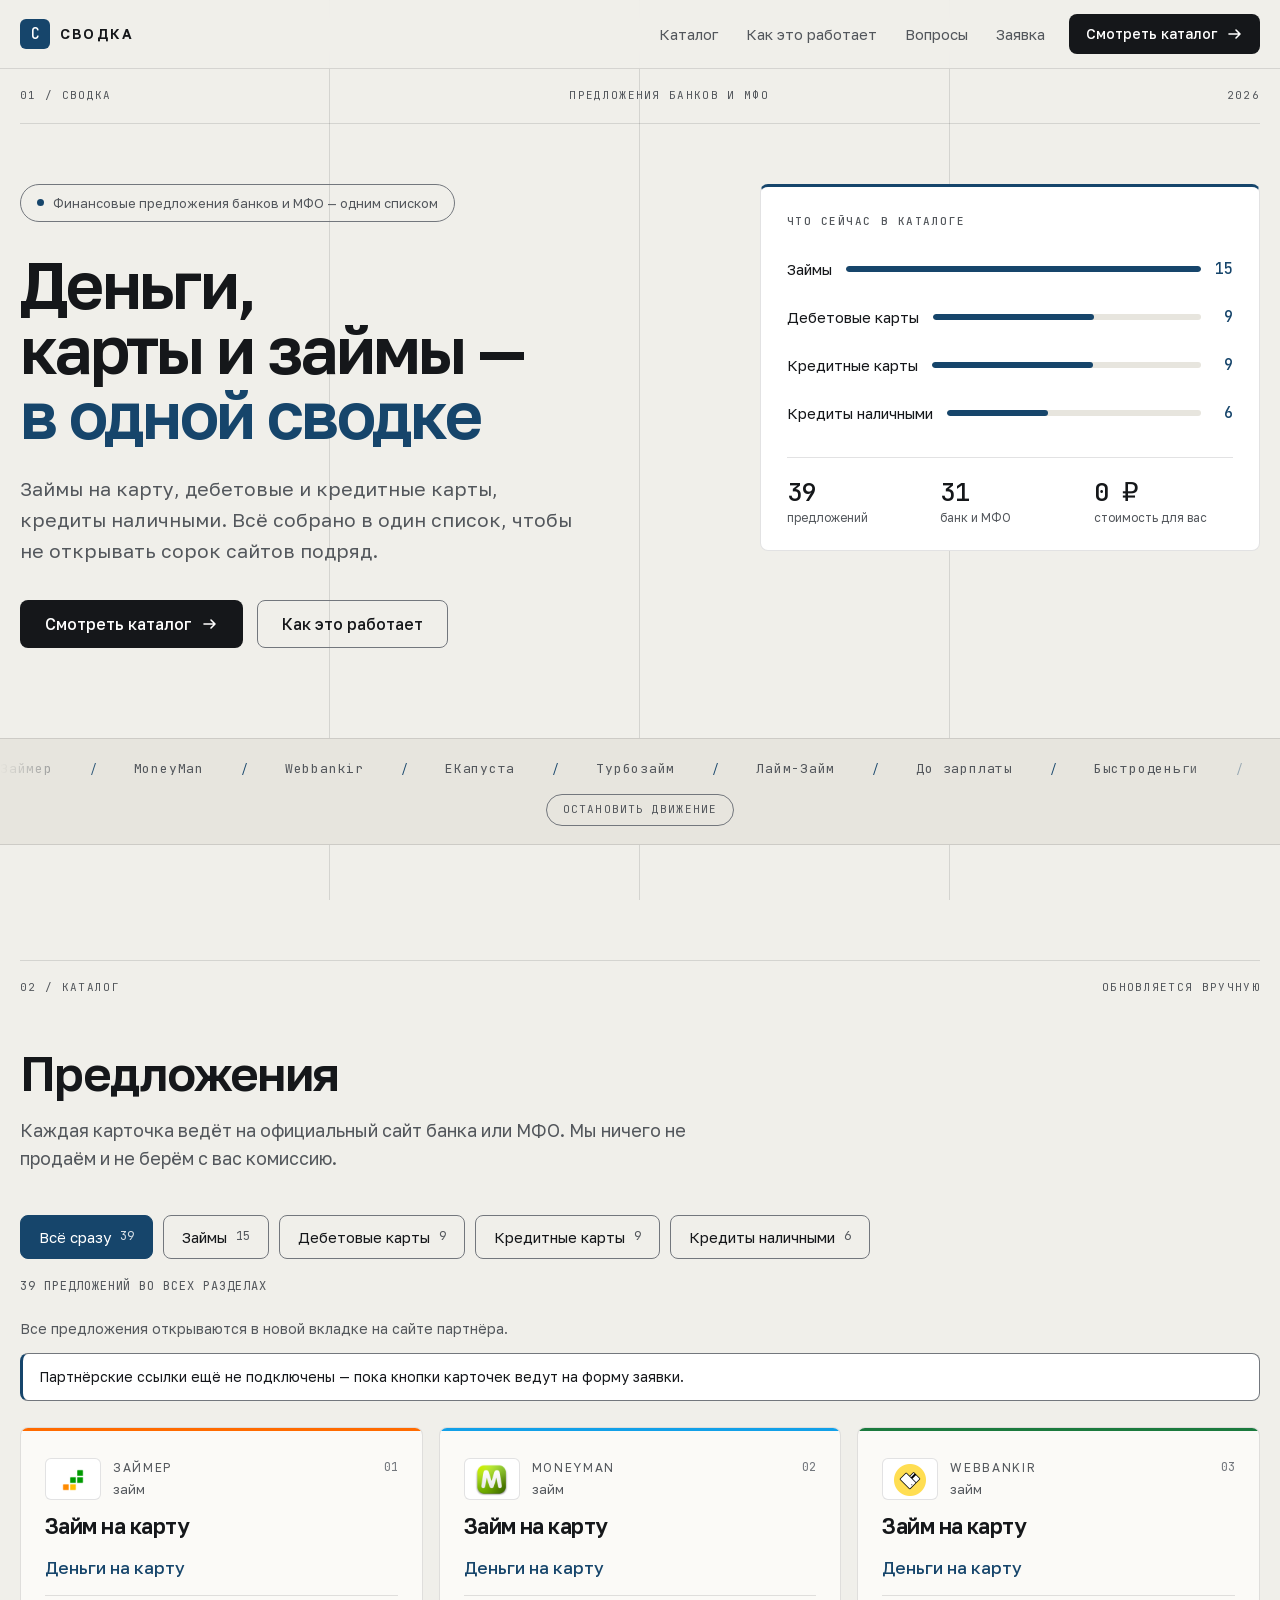
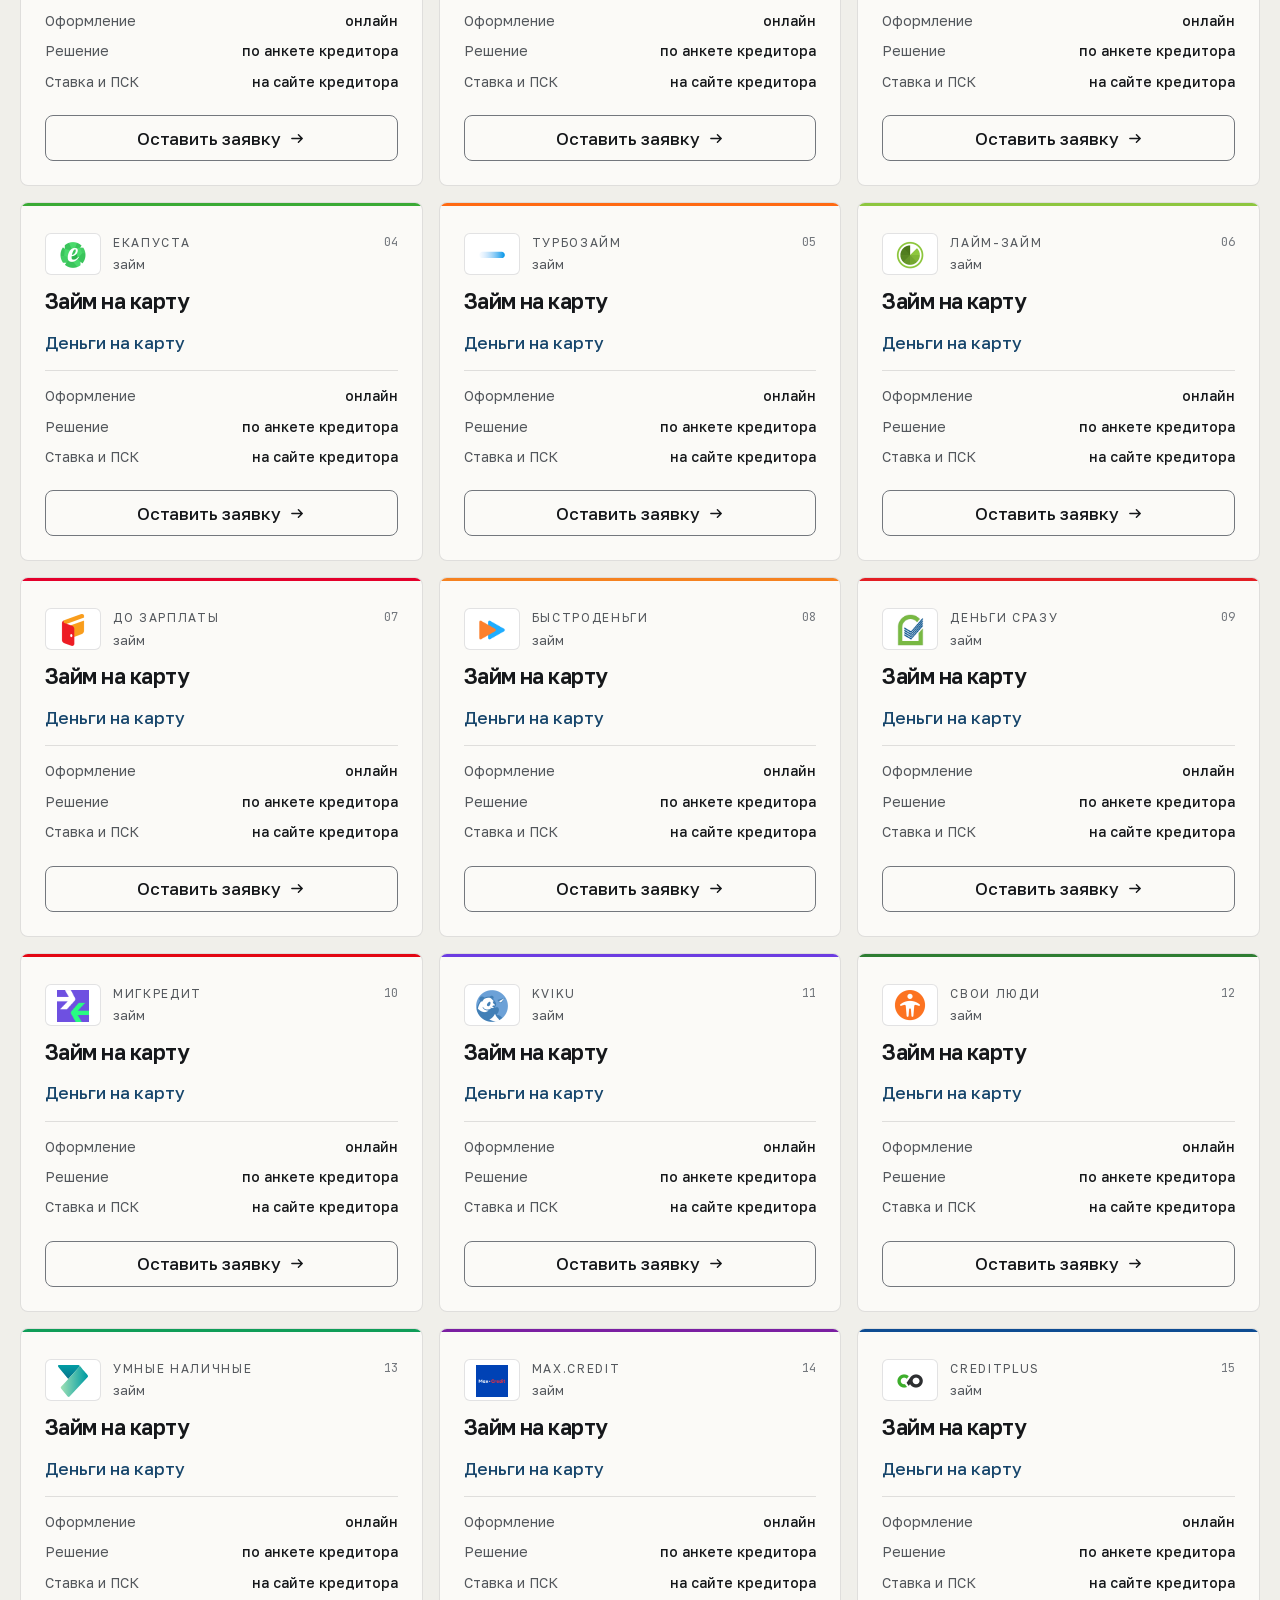
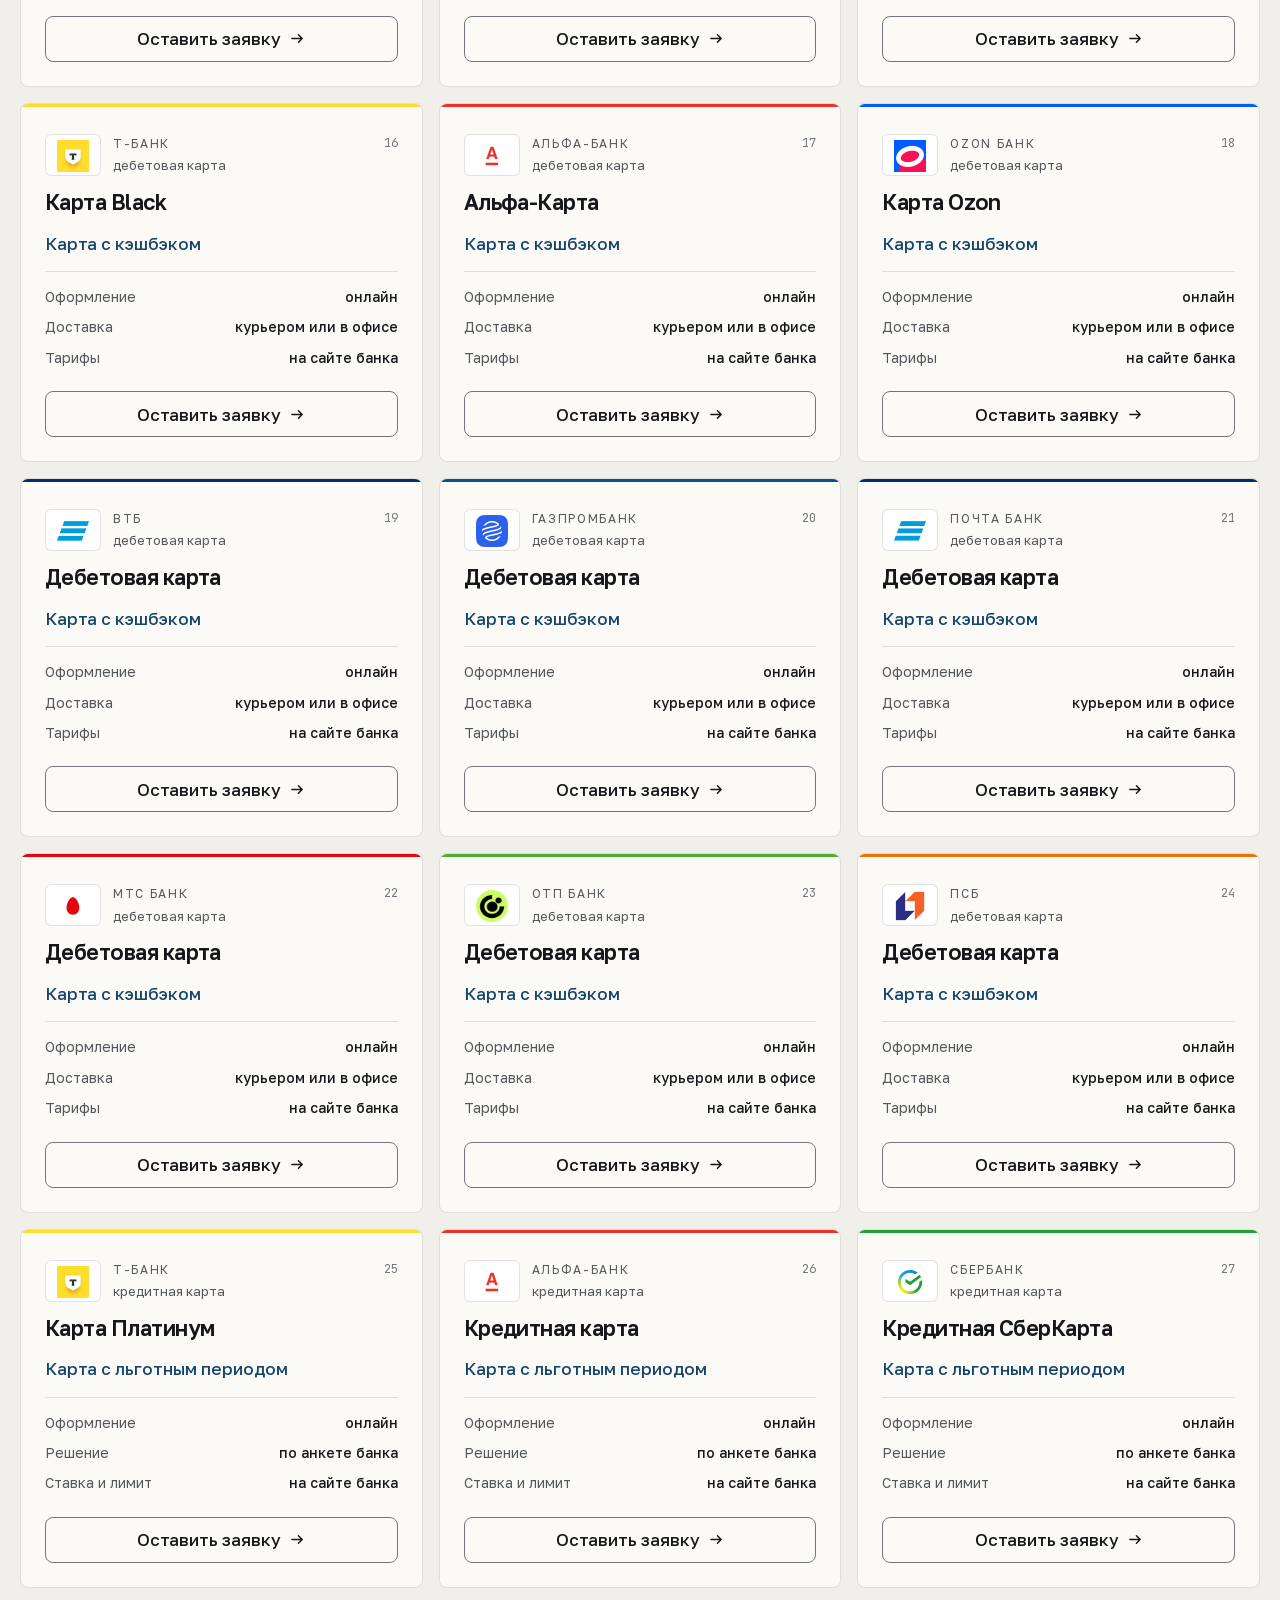
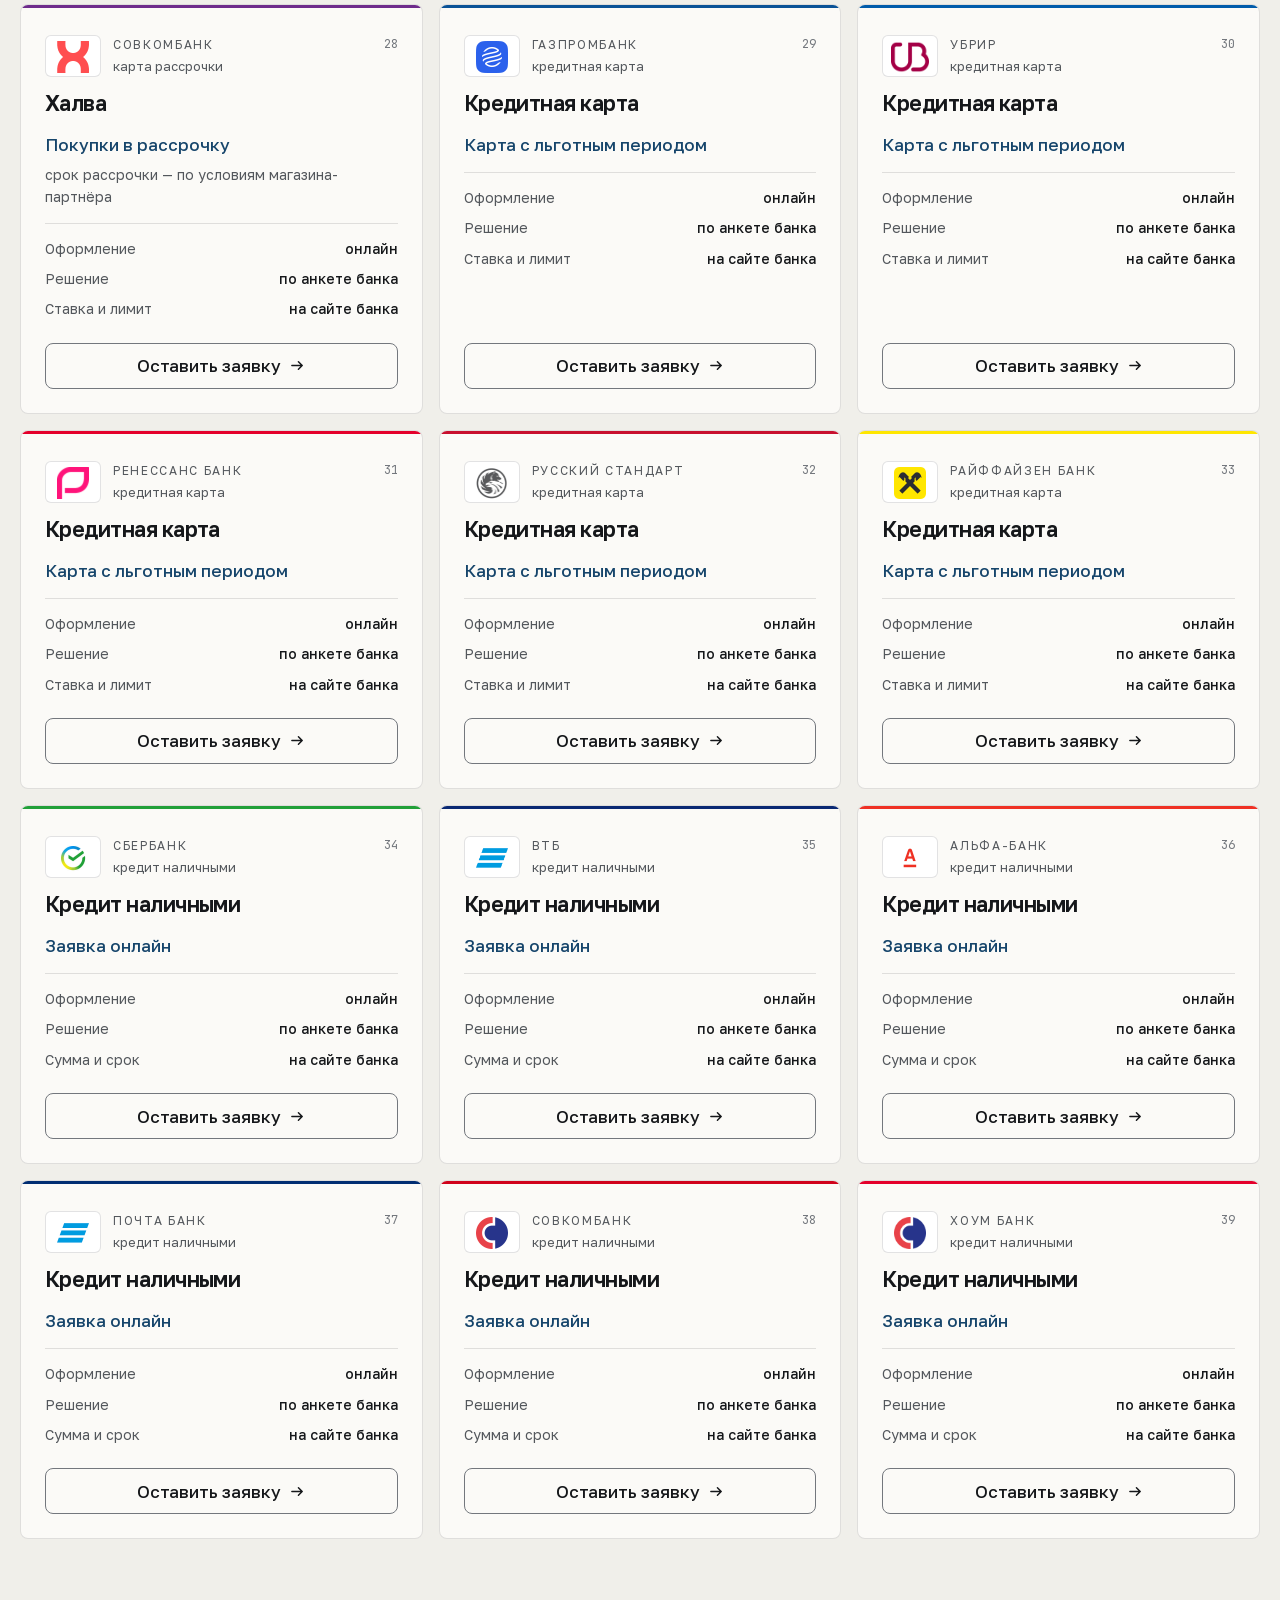
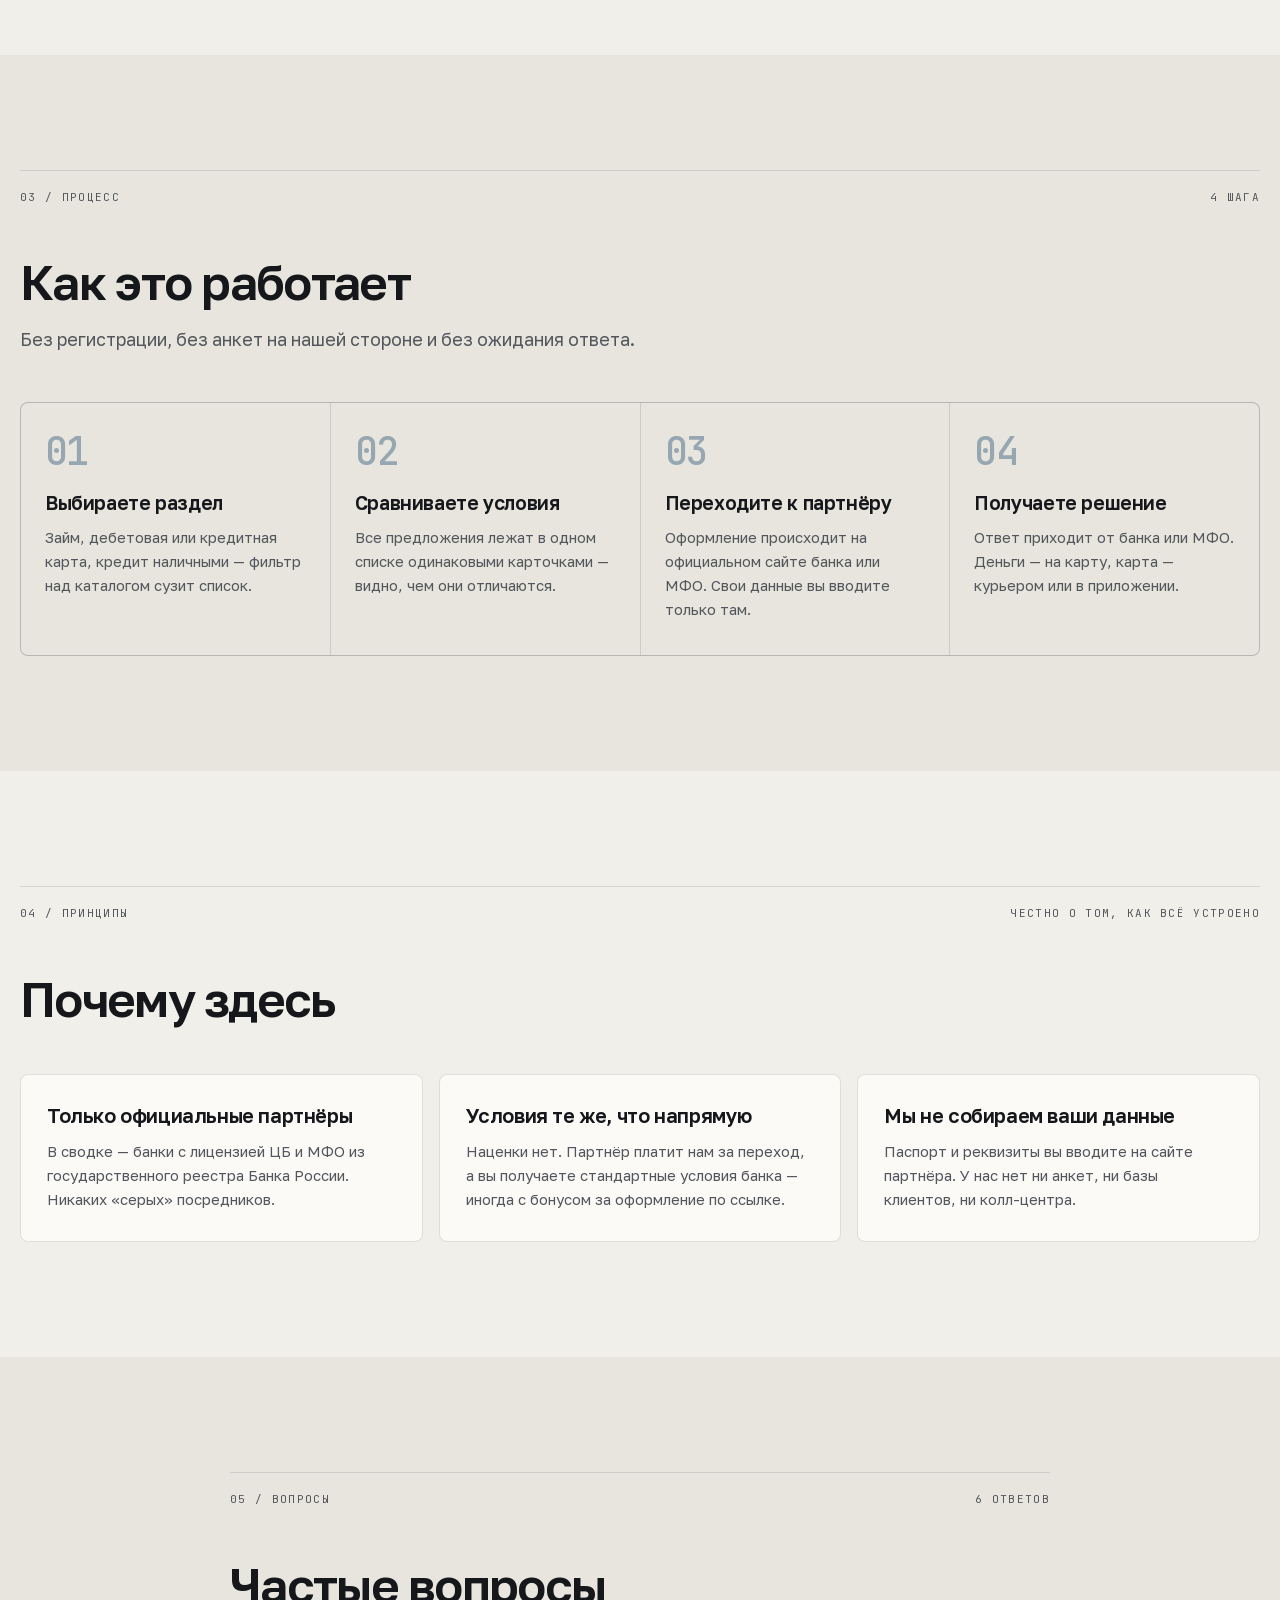
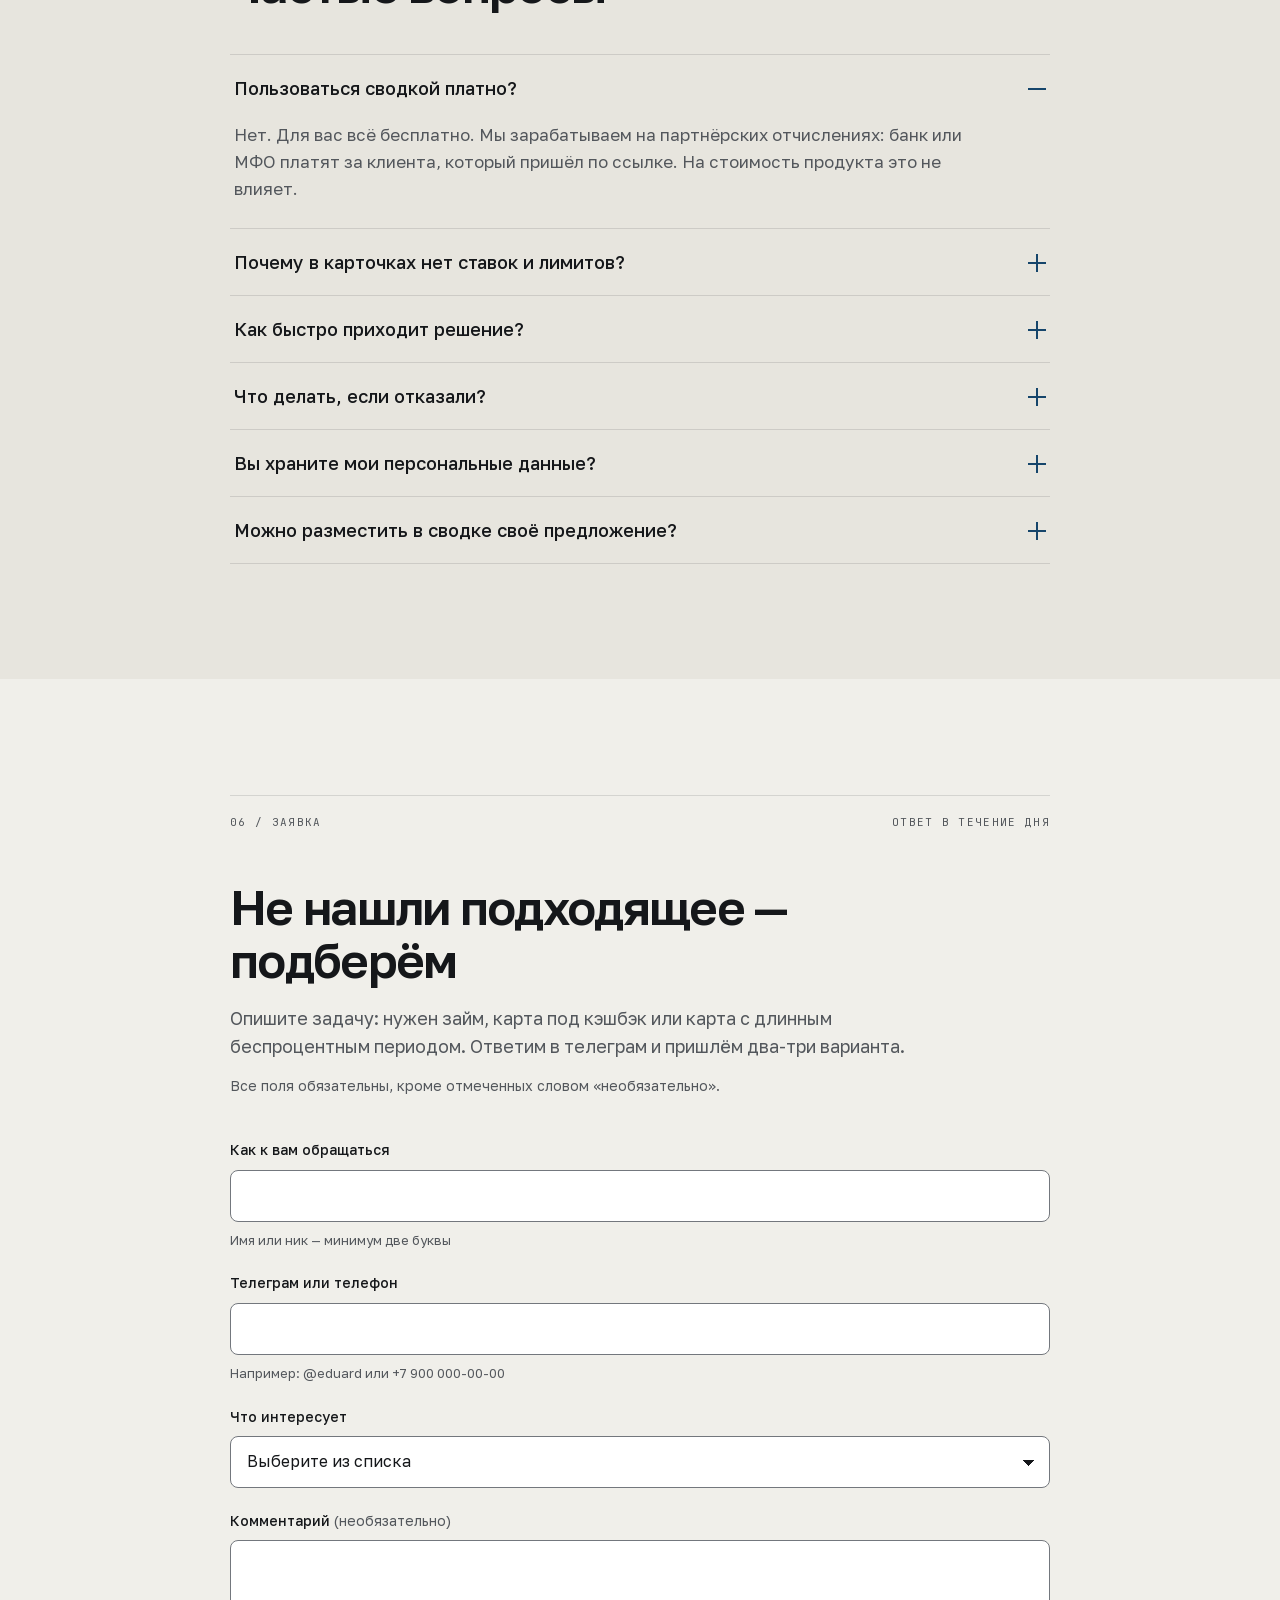
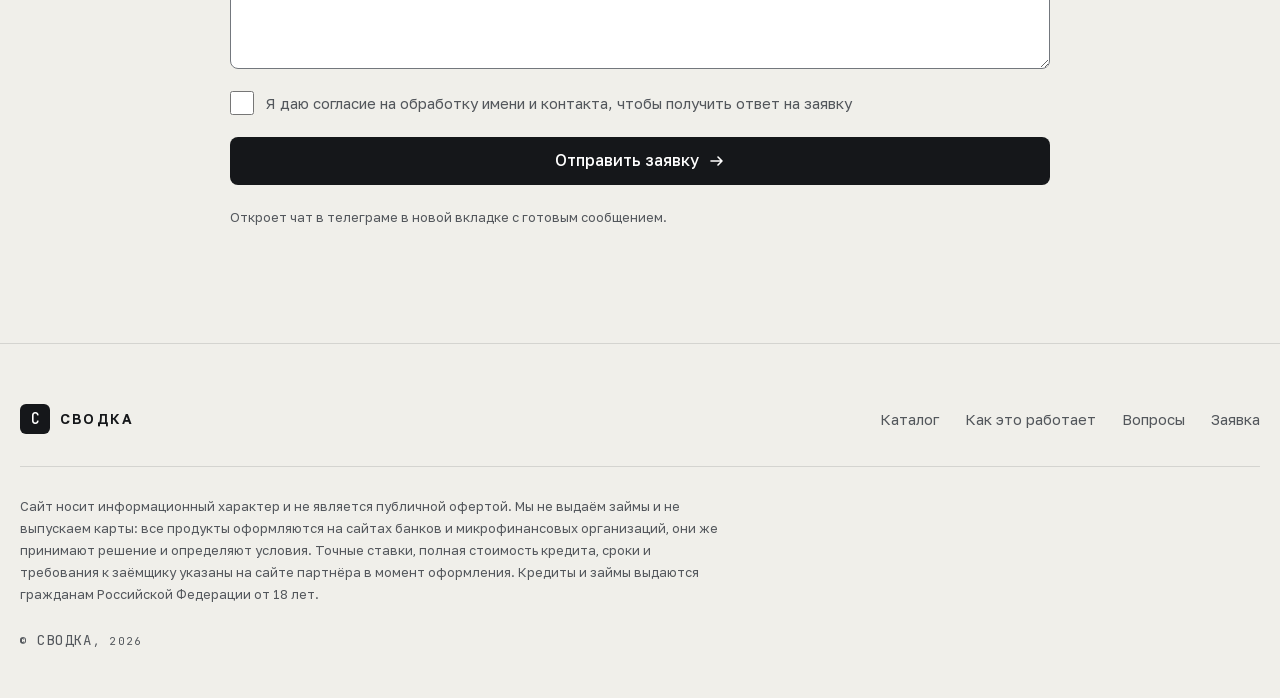
==== index.html @ ab648116 "СВОДКА — витрина финансовых предложений Каталог 39 офферов в четырёх разделах, панель управления на " ====
<!doctype html>
<html lang="ru">
<head>
<meta charset="utf-8">
<meta name="viewport" content="width=device-width, initial-scale=1">
<title>Займы, дебетовые и кредитные карты, кредиты наличными — СВОДКА</title>
<meta name="description" content="Сводка предложений банков и МФО: займы на карту, дебетовые и кредитные карты, кредиты наличными. Оформление онлайн на сайте партнёра.">

<!-- Страница закрыта от поисковиков намеренно. Две причины: партнёрские
     ссылки ещё не подключены, и в маркировке рекламы пока нет ни erid, ни
     наименования рекламодателя с ИНН. Появятся ссылки с токенами — удалите
     строку ниже, и сайт можно индексировать. -->
<meta name="robots" content="noindex, nofollow">

<link rel="icon" href="favicon.svg" type="image/svg+xml">
<meta name="theme-color" content="#F0EFEA">
<!-- Тема только светлая: без этого при системной тёмной теме браузер
     перекрашивает свои же элементы формы — списки, чекбоксы, автозаполнение,
     и весь просчитанный контраст полей перестаёт действовать -->
<meta name="color-scheme" content="light">

<meta property="og:type" content="website">
<meta property="og:site_name" content="СВОДКА">
<meta property="og:locale" content="ru_RU">
<meta property="og:title" content="СВОДКА — финансовые предложения одним списком">
<meta property="og:description" content="Займы на карту, дебетовые и кредитные карты, кредиты наличными в одной сводке. Оформление онлайн на сайте партнёра.">

<!-- Кириллические сабсеты — они нужны первому экрану -->
<link rel="preload" href="fonts/golos-600-cyrillic.woff2" as="font" type="font/woff2" crossorigin>
<link rel="preload" href="fonts/golos-400-cyrillic.woff2" as="font" type="font/woff2" crossorigin>
<link rel="stylesheet" href="fonts/fonts.css?v=1">
<link rel="stylesheet" href="styles.css?v=1">

<!-- Класс ставится здесь, а не в script.js: скрывать блоки до появления можно
     только когда скрипт точно работает, и решать это надо ДО первой отрисовки,
     иначе виден обратный FOUC -->
<script>document.documentElement.className += ' js-reveal';</script>
</head>
<body>

<a class="skip-link" href="#main">Перейти к основному содержимому</a>

<!-- Вертикальная модульная сетка — чистая декорация -->
<div class="grid-lines" aria-hidden="true">
  <span></span><span></span><span></span><span></span>
</div>

<header class="site-header">
  <div class="shell site-header__inner">
    <a class="brand" href="#main">
      <span class="brand__mark" aria-hidden="true">С</span>
      <span class="brand__word">СВОДКА</span>
    </a>

    <nav class="nav" aria-label="Разделы сайта">
      <ul class="nav__list" role="list">
        <li><a href="#offers">Каталог</a></li>
        <li><a href="#how">Как это работает</a></li>
        <li><a href="#faq">Вопросы</a></li>
        <li><a href="#lead">Заявка</a></li>
      </ul>
    </nav>

    <a class="btn btn--dark btn--sm site-header__cta" href="#offers">
      Смотреть каталог
      <svg class="btn__arrow" viewBox="0 0 16 16" aria-hidden="true" focusable="false"><path d="M2 8h11M9 4l4 4-4 4" fill="none" stroke="currentColor" stroke-width="1.6" stroke-linecap="round" stroke-linejoin="round"/></svg>
    </a>
  </div>
</header>

<main id="main" tabindex="-1">

  <!-- ═══════════════════════ ПЕРВЫЙ ЭКРАН ═══════════════════════ -->
  <!-- div, а не section: именованных областей на странице должно быть
       немного, иначе навигация по ориентирам превращается в кашу -->
  <div class="hero">
    <div class="shell">

      <!-- Служебная строка — часть оформления. Для скринридера она скрыта:
           иначе перед каждым заголовком звучало бы «ноль один слэш сводка» -->
      <p class="meta-row" aria-hidden="true">
        <span class="meta">01 / Сводка</span>
        <span class="meta meta--center">Предложения банков и МФО</span>
        <span class="meta">2026</span>
      </p>

      <div class="hero__grid">
        <div class="hero__text">
          <p class="pill">
            <span class="pill__dot" aria-hidden="true"></span>
            <span id="tagline">Финансовые предложения банков и МФО — одним списком</span>
          </p>

          <!-- Строки разбиты явно: при автопереносе смена размера шрифта
               роняла «в одной сводке» на строку выше, и заголовок становился
               заметно шире колонки -->
          <h1 class="hero__title">
            <span class="hero__line">Деньги,</span>
            <span class="hero__line">карты и займы —</span>
            <span class="hero__line hero__line--accent">в одной сводке</span>
          </h1>

          <p class="hero__lead">
            Займы на карту, дебетовые и кредитные карты, кредиты наличными.
            Всё собрано в один список, чтобы не открывать сорок сайтов подряд.
          </p>

          <div class="hero__actions">
            <a class="btn btn--dark" href="#offers">
              Смотреть каталог
              <svg class="btn__arrow" viewBox="0 0 16 16" aria-hidden="true" focusable="false"><path d="M2 8h11M9 4l4 4-4 4" fill="none" stroke="currentColor" stroke-width="1.6" stroke-linecap="round" stroke-linejoin="round"/></svg>
            </a>
            <a class="btn btn--ghost" href="#how">Как это работает</a>
          </div>
        </div>

        <!-- Сводка по разделам: те же числа, что на кнопках фильтра.
             Строки — ссылки: нажатие открывает нужный раздел каталога -->
        <div class="summary">
          <h2 class="summary__title" id="summary-title">Что сейчас в каталоге</h2>
          <ul class="summary__rows" id="summary-rows" role="list" aria-labelledby="summary-title"><!-- из data.js --></ul>
          <ul class="summary__stats" id="summary-stats" role="list"><!-- из data.js --></ul>
        </div>
      </div>
    </div>
  </div>

  <!-- ═══════════════════════ ЛЕНТА ПАРТНЁРОВ ═══════════════════════ -->
  <div class="ticker" role="group" aria-label="Партнёры каталога">
    <!-- Кнопка стоит в разметке перед лентой: до движущегося содержимого
         с клавиатуры нужно добраться раньше, чем оно уедет. Визуально её
         возвращает под ленту order в CSS. -->
    <button type="button" class="ticker__toggle" id="ticker-toggle">
      Остановить движение
    </button>
    <div class="ticker__box" id="ticker-box">
      <ul class="ticker__track" id="ticker" role="list"><!-- из data.js --></ul>
    </div>
  </div>

  <!-- ═══════════════════════ КАТАЛОГ ═══════════════════════ -->
  <section class="section" id="offers" aria-labelledby="offers-title" tabindex="-1">
    <div class="shell">
      <p class="meta-row meta-row--section" aria-hidden="true">
        <span class="meta">02 / Каталог</span>
        <span class="meta">Обновляется вручную</span>
      </p>

      <div class="section__head">
        <h2 class="section__title" id="offers-title">Предложения</h2>
        <p class="section__lead">
          Каждая карточка ведёт на официальный сайт банка или МФО.
          Мы ничего не продаём и не берём с вас комиссию.
        </p>
      </div>

      <div class="filters">
        <div class="filters__row" role="group" aria-label="Фильтр по разделам" id="filters"><!-- из data.js --></div>
        <!-- Видимый счётчик и озвучиваемый статус — разные узлы. Живой регион
             стоит в разметке с самого начала и пуст, пишется только в ответ на
             нажатие фильтра: тогда нечего глушить при загрузке страницы. -->
        <p class="filters__count" id="offers-count"></p>
        <p class="visually-hidden" id="offers-status" role="status" aria-atomic="true"></p>
      </div>

      <p class="offers__note">Все предложения открываются в новой вкладке на сайте партнёра.</p>
      <p class="offers__pending" id="offers-pending" hidden></p>

      <ul class="offers" id="offers-grid" role="list"><!-- из data.js --></ul>
      <!-- Пустое состояние живёт вне списка: внутри оно читалось бы как
           «список, один элемент» -->
      <p class="offers__empty" id="offers-empty" hidden></p>
    </div>
  </section>

  <!-- ═══════════════════════ КАК ЭТО РАБОТАЕТ ═══════════════════════ -->
  <div class="section section--alt" id="how" tabindex="-1">
    <div class="shell">
      <p class="meta-row meta-row--section" aria-hidden="true">
        <span class="meta">03 / Процесс</span>
        <span class="meta">4 шага</span>
      </p>

      <div class="section__head">
        <h2 class="section__title">Как это работает</h2>
        <p class="section__lead">Без регистрации, без анкет на нашей стороне и без ожидания ответа.</p>
      </div>

      <ol class="steps" role="list">
        <li class="step reveal">
          <!-- Номер нарисован крупно для глаза и скрыт от скринридера:
               порядок уже несёт сам <ol> («2 из 4») -->
          <p class="step__num" aria-hidden="true">01</p>
          <h3 class="step__title">Выбираете раздел</h3>
          <p class="step__text">Займ, дебетовая или кредитная карта, кредит наличными — фильтр над каталогом сузит список.</p>
        </li>
        <li class="step reveal">
          <p class="step__num" aria-hidden="true">02</p>
          <h3 class="step__title">Сравниваете условия</h3>
          <p class="step__text">Все предложения лежат в одном списке одинаковыми карточками — видно, чем они отличаются.</p>
        </li>
        <li class="step reveal">
          <p class="step__num" aria-hidden="true">03</p>
          <h3 class="step__title">Переходите к партнёру</h3>
          <p class="step__text">Оформление происходит на официальном сайте банка или МФО. Свои данные вы вводите только там.</p>
        </li>
        <li class="step reveal">
          <p class="step__num" aria-hidden="true">04</p>
          <h3 class="step__title">Получаете решение</h3>
          <p class="step__text">Ответ приходит от банка или МФО. Деньги — на карту, карта — курьером или в приложении.</p>
        </li>
      </ol>
    </div>
  </div>

  <!-- ═══════════════════════ ПОЧЕМУ ЗДЕСЬ ═══════════════════════ -->
  <div class="section" id="trust" tabindex="-1">
    <div class="shell">
      <p class="meta-row meta-row--section" aria-hidden="true">
        <span class="meta">04 / Принципы</span>
        <span class="meta">Честно о том, как всё устроено</span>
      </p>

      <div class="section__head">
        <h2 class="section__title">Почему здесь</h2>
      </div>

      <ul class="cards" role="list">
        <li class="card reveal">
          <h3 class="card__title">Только официальные партнёры</h3>
          <p class="card__text">В сводке — банки с лицензией ЦБ и МФО из государственного реестра Банка России. Никаких «серых» посредников.</p>
        </li>
        <li class="card reveal">
          <h3 class="card__title">Условия те же, что напрямую</h3>
          <p class="card__text">Наценки нет. Партнёр платит нам за переход, а вы получаете стандартные условия банка — иногда с бонусом за оформление по ссылке.</p>
        </li>
        <li class="card reveal">
          <h3 class="card__title">Мы не собираем ваши данные</h3>
          <p class="card__text">Паспорт и реквизиты вы вводите на сайте партнёра. У нас нет ни анкет, ни базы клиентов, ни колл-центра.</p>
        </li>
      </ul>
    </div>
  </div>

  <!-- ═══════════════════════ ВОПРОСЫ ═══════════════════════ -->
  <section class="section section--alt" id="faq" aria-labelledby="faq-title" tabindex="-1">
    <div class="shell shell--narrow">
      <p class="meta-row meta-row--section" aria-hidden="true">
        <span class="meta">05 / Вопросы</span>
        <span class="meta">6 ответов</span>
      </p>

      <div class="section__head">
        <h2 class="section__title" id="faq-title">Частые вопросы</h2>
      </div>

      <!-- Escape висит на этом контейнере, а не на самих панелях: панель не
           фокусируется, нажатие приходит на кнопку — её соседа, и обработчик
           на панели не сработал бы никогда -->
      <div class="faq" id="faq-list">
        <div class="faq__item">
          <h3>
            <button type="button" class="faq__q" aria-expanded="true" aria-controls="faq-p1">
              <span>Пользоваться сводкой платно?</span>
              <span class="faq__icon" aria-hidden="true"></span>
            </button>
          </h3>
          <div class="faq__a" id="faq-p1">
            <p>Нет. Для вас всё бесплатно. Мы зарабатываем на партнёрских отчислениях: банк или МФО платят за клиента, который пришёл по ссылке. На стоимость продукта это не влияет.</p>
          </div>
        </div>

        <div class="faq__item">
          <h3>
            <button type="button" class="faq__q" aria-expanded="false" aria-controls="faq-p2">
              <span>Почему в карточках нет ставок и лимитов?</span>
              <span class="faq__icon" aria-hidden="true"></span>
            </button>
          </h3>
          <div class="faq__a" id="faq-p2" hidden>
            <p>Потому что банки меняют тарифы чаще, чем обновляется любая подборка, а часть условий зависит от вашей кредитной истории и региона. Мы показываем только то, что не устаревает, а точные цифры вы видите на сайте партнёра при оформлении.</p>
          </div>
        </div>

        <div class="faq__item">
          <h3>
            <button type="button" class="faq__q" aria-expanded="false" aria-controls="faq-p3">
              <span>Как быстро приходит решение?</span>
              <span class="faq__icon" aria-hidden="true"></span>
            </button>
          </h3>
          <div class="faq__a" id="faq-p3" hidden>
            <p>Это зависит от банка или МФО — сроки указаны на их сайте. Мы на скорость рассмотрения не влияем и в процессе не участвуем.</p>
          </div>
        </div>

        <div class="faq__item">
          <h3>
            <button type="button" class="faq__q" aria-expanded="false" aria-controls="faq-p4">
              <span>Что делать, если отказали?</span>
              <span class="faq__icon" aria-hidden="true"></span>
            </button>
          </h3>
          <div class="faq__a" id="faq-p4" hidden>
            <p>Отказ одного банка не означает отказ везде — скоринг у всех разный. Попробуйте другое предложение из того же раздела или оставьте заявку на подбор, и мы предложим варианты под вашу ситуацию.</p>
          </div>
        </div>

        <div class="faq__item">
          <h3>
            <button type="button" class="faq__q" aria-expanded="false" aria-controls="faq-p5">
              <span>Вы храните мои персональные данные?</span>
              <span class="faq__icon" aria-hidden="true"></span>
            </button>
          </h3>
          <div class="faq__a" id="faq-p5" hidden>
            <p>Нет. Анкеты заполняются на стороне банка или МФО. Единственное, что можете оставить нам вы сами — имя и контакт в форме заявки, чтобы мы ответили. Эти данные не передаются третьим лицам.</p>
          </div>
        </div>

        <div class="faq__item">
          <h3>
            <button type="button" class="faq__q" aria-expanded="false" aria-controls="faq-p6">
              <span>Можно разместить в сводке своё предложение?</span>
              <span class="faq__icon" aria-hidden="true"></span>
            </button>
          </h3>
          <div class="faq__a" id="faq-p6" hidden>
            <p>Да, каталог открыт для партнёров. Напишите через форму ниже — выберите пункт «Сотрудничество» и коротко опишите продукт и условия.</p>
          </div>
        </div>
      </div>
    </div>
  </section>

  <!-- ═══════════════════════ ЗАЯВКА ═══════════════════════ -->
  <section class="section" id="lead" aria-labelledby="lead-title" tabindex="-1">
    <div class="shell shell--narrow">
      <p class="meta-row meta-row--section" aria-hidden="true">
        <span class="meta">06 / Заявка</span>
        <span class="meta">Ответ в течение дня</span>
      </p>

      <div class="section__head">
        <h2 class="section__title" id="lead-title">Не нашли подходящее — подберём</h2>
        <p class="section__lead">
          Опишите задачу: нужен займ, карта под кэшбэк или карта с длинным беспроцентным периодом.
          Ответим в телеграм и пришлём два-три варианта.
        </p>
        <p class="section__note">
          Все поля обязательны, кроме отмеченных словом «необязательно».
        </p>
      </div>

      <noscript>
        <p class="offers__pending">
          Форма работает на JavaScript: она собирает готовое сообщение и открывает чат
          в телеграме. Если скрипты выключены — напишите нам в телеграм напрямую,
          ник указан в шапке чата, куда ведут все кнопки сайта.
        </p>
      </noscript>

      <!-- method="post" не декорация: при отказе JS форма не должна унести имя
           и телефон в адресную строку, историю браузера и логи через GET -->
      <form class="form" id="lead-form" method="post" action="" novalidate aria-labelledby="lead-title">
        <!-- Без role="alert": сюда уводится фокус, а живой регион вместе с
             переводом фокуса дают наложение речи. Объявление обеспечивает
             сам фокус. -->
        <div class="form__summary" id="form-summary" tabindex="-1" hidden>
          <h3 class="form__summary-title" id="form-summary-title">Форма не отправлена</h3>
          <ul id="form-summary-list" role="list"></ul>
        </div>

        <div class="field">
          <label class="field__label" for="lead-name">Как к вам обращаться</label>
          <input class="field__input" type="text" id="lead-name" name="name" autocomplete="given-name"
                 required aria-describedby="lead-name-hint lead-name-error">
          <p class="field__hint" id="lead-name-hint">Имя или ник — минимум две буквы</p>
          <p class="field__error" id="lead-name-error" hidden></p>
        </div>

        <div class="field">
          <!-- autocomplete здесь намеренно off: поле принимает и телеграм-ник,
               и телефон, а токен tel объявил бы его телефонным — браузер
               подставил бы номер в поле, куда человек собирался вписать @ник -->
          <label class="field__label" for="lead-contact">Телеграм или телефон</label>
          <input class="field__input" type="text" id="lead-contact" name="contact"
                 autocomplete="off" autocapitalize="none" spellcheck="false"
                 required aria-describedby="lead-contact-hint lead-contact-error">
          <p class="field__hint" id="lead-contact-hint">Например: @eduard или +7 900 000-00-00</p>
          <p class="field__error" id="lead-contact-error" hidden></p>
        </div>

        <div class="field">
          <label class="field__label" for="lead-topic">Что интересует</label>
          <select class="field__input field__input--select" id="lead-topic" name="topic"
                  required aria-describedby="lead-topic-error">
            <option value="">Выберите из списка</option>
            <option value="loans">Займ на карту</option>
            <option value="debit">Дебетовая карта</option>
            <option value="credit">Кредитная карта</option>
            <option value="cash">Кредит наличными</option>
            <option value="other">Другое, нужна консультация</option>
            <option value="partner">Сотрудничество, размещение предложения</option>
          </select>
          <p class="field__error" id="lead-topic-error" hidden></p>
        </div>

        <div class="field">
          <label class="field__label" for="lead-comment">Комментарий <span class="field__optional">(необязательно)</span></label>
          <textarea class="field__input field__input--area" id="lead-comment" name="comment" rows="4"></textarea>
        </div>

        <div class="field field--check">
          <input class="field__check" type="checkbox" id="lead-consent" name="consent"
                 required aria-describedby="lead-consent-error">
          <label class="field__checklabel" for="lead-consent">
            Я даю согласие на обработку имени и контакта, чтобы получить ответ на заявку
          </label>
          <p class="field__error" id="lead-consent-error" hidden></p>
        </div>

        <button class="btn btn--dark btn--wide" type="submit" aria-describedby="lead-submit-hint">
          Отправить заявку
          <svg class="btn__arrow" viewBox="0 0 16 16" aria-hidden="true" focusable="false"><path d="M2 8h11M9 4l4 4-4 4" fill="none" stroke="currentColor" stroke-width="1.6" stroke-linecap="round" stroke-linejoin="round"/></svg>
        </button>
        <p class="field__hint" id="lead-submit-hint">Откроет чат в телеграме в новой вкладке с готовым сообщением.</p>

        <!-- tabindex без role="status": внутри блока есть ссылка, до которой
             надо добраться, — сюда уводится фокус, и живой регион дал бы
             второй канал речи поверх первого -->
        <p class="form__success" id="form-success" tabindex="-1" hidden></p>
      </form>
    </div>
  </section>

</main>

<footer class="site-footer">
  <div class="shell">
    <div class="site-footer__top">
      <a class="brand brand--footer" href="#main">
        <span class="brand__mark" aria-hidden="true">С</span>
        <span class="brand__word">СВОДКА</span>
      </a>

      <nav class="site-footer__nav" aria-label="Разделы сайта, подвал">
        <a href="#offers">Каталог</a>
        <a href="#how">Как это работает</a>
        <a href="#faq">Вопросы</a>
        <a href="#lead">Заявка</a>
      </nav>
    </div>

    <p class="site-footer__disclaimer">
      Сайт носит информационный характер и не является публичной офертой.
      Мы не выдаём займы и не выпускаем карты: все продукты оформляются
      на сайтах банков и микрофинансовых организаций, они же принимают решение
      и определяют условия. Точные ставки, полная стоимость кредита, сроки
      и требования к заёмщику указаны на сайте партнёра в момент оформления.
      Кредиты и займы выдаются гражданам Российской Федерации от 18 лет.
    </p>

    <p class="site-footer__legal">
      <span>© <span class="brand__word">СВОДКА</span>, 2026</span>
    </p>
  </div>
</footer>

<!-- Каталог с сервера идёт мимо кеша (data.php), чтобы правки из панели были
     видны сразу. Нет PHP — работает обычный файл. -->
<script src="data.php"></script>
<script>if(typeof OFFERS==="undefined"){document.write('<script src="data.js?v=1"><\/script>');}</script>
<script src="script.js?v=1"></script>
</body>
</html>
---- fonts/fonts.css ----
/* Шрифты лежат рядом с сайтом: интернет для них не нужен. */

/* Golos Text — cyrillic */
@font-face {
  font-family: 'Golos Text';
  font-style: normal;
  font-weight: 400;
  font-display: swap;
  src: url(golos-400-cyrillic.woff2) format('woff2');
  unicode-range: U+0301, U+0400-045F, U+0490-0491, U+04B0-04B1, U+2116;
}

/* Golos Text — latin */
@font-face {
  font-family: 'Golos Text';
  font-style: normal;
  font-weight: 400;
  font-display: swap;
  src: url(golos-400-latin.woff2) format('woff2');
  unicode-range: U+0000-00FF, U+0131, U+0152-0153, U+02BB-02BC, U+02C6, U+02DA, U+02DC, U+0304, U+0308, U+0329, U+2000-206F, U+20AC, U+2122, U+2191, U+2193, U+2212, U+2215, U+FEFF, U+FFFD;
}

/* Golos Text — cyrillic */
@font-face {
  font-family: 'Golos Text';
  font-style: normal;
  font-weight: 500;
  font-display: swap;
  src: url(golos-500-cyrillic.woff2) format('woff2');
  unicode-range: U+0301, U+0400-045F, U+0490-0491, U+04B0-04B1, U+2116;
}

/* Golos Text — latin */
@font-face {
  font-family: 'Golos Text';
  font-style: normal;
  font-weight: 500;
  font-display: swap;
  src: url(golos-500-latin.woff2) format('woff2');
  unicode-range: U+0000-00FF, U+0131, U+0152-0153, U+02BB-02BC, U+02C6, U+02DA, U+02DC, U+0304, U+0308, U+0329, U+2000-206F, U+20AC, U+2122, U+2191, U+2193, U+2212, U+2215, U+FEFF, U+FFFD;
}

/* Golos Text — cyrillic */
@font-face {
  font-family: 'Golos Text';
  font-style: normal;
  font-weight: 600;
  font-display: swap;
  src: url(golos-600-cyrillic.woff2) format('woff2');
  unicode-range: U+0301, U+0400-045F, U+0490-0491, U+04B0-04B1, U+2116;
}

/* Golos Text — latin */
@font-face {
  font-family: 'Golos Text';
  font-style: normal;
  font-weight: 600;
  font-display: swap;
  src: url(golos-600-latin.woff2) format('woff2');
  unicode-range: U+0000-00FF, U+0131, U+0152-0153, U+02BB-02BC, U+02C6, U+02DA, U+02DC, U+0304, U+0308, U+0329, U+2000-206F, U+20AC, U+2122, U+2191, U+2193, U+2212, U+2215, U+FEFF, U+FFFD;
}

/* Golos Text — cyrillic */
@font-face {
  font-family: 'Golos Text';
  font-style: normal;
  font-weight: 700;
  font-display: swap;
  src: url(golos-700-cyrillic.woff2) format('woff2');
  unicode-range: U+0301, U+0400-045F, U+0490-0491, U+04B0-04B1, U+2116;
}

/* Golos Text — latin */
@font-face {
  font-family: 'Golos Text';
  font-style: normal;
  font-weight: 700;
  font-display: swap;
  src: url(golos-700-latin.woff2) format('woff2');
  unicode-range: U+0000-00FF, U+0131, U+0152-0153, U+02BB-02BC, U+02C6, U+02DA, U+02DC, U+0304, U+0308, U+0329, U+2000-206F, U+20AC, U+2122, U+2191, U+2193, U+2212, U+2215, U+FEFF, U+FFFD;
}

/* Golos Text — cyrillic */
@font-face {
  font-family: 'Golos Text';
  font-style: normal;
  font-weight: 900;
  font-display: swap;
  src: url(golos-900-cyrillic.woff2) format('woff2');
  unicode-range: U+0301, U+0400-045F, U+0490-0491, U+04B0-04B1, U+2116;
}

/* Golos Text — latin */
@font-face {
  font-family: 'Golos Text';
  font-style: normal;
  font-weight: 900;
  font-display: swap;
  src: url(golos-900-latin.woff2) format('woff2');
  unicode-range: U+0000-00FF, U+0131, U+0152-0153, U+02BB-02BC, U+02C6, U+02DA, U+02DC, U+0304, U+0308, U+0329, U+2000-206F, U+20AC, U+2122, U+2191, U+2193, U+2212, U+2215, U+FEFF, U+FFFD;
}

/* JetBrains Mono — cyrillic */
@font-face {
  font-family: 'JetBrains Mono';
  font-style: normal;
  font-weight: 400;
  font-display: swap;
  src: url(jetbrains-400-cyrillic.woff2) format('woff2');
  unicode-range: U+0301, U+0400-045F, U+0490-0491, U+04B0-04B1, U+2116;
}

/* JetBrains Mono — latin */
@font-face {
  font-family: 'JetBrains Mono';
  font-style: normal;
  font-weight: 400;
  font-display: swap;
  src: url(jetbrains-400-latin.woff2) format('woff2');
  unicode-range: U+0000-00FF, U+0131, U+0152-0153, U+02BB-02BC, U+02C6, U+02DA, U+02DC, U+0304, U+0308, U+0329, U+2000-206F, U+20AC, U+2122, U+2191, U+2193, U+2212, U+2215, U+FEFF, U+FFFD;
}

/* JetBrains Mono — cyrillic */
@font-face {
  font-family: 'JetBrains Mono';
  font-style: normal;
  font-weight: 500;
  font-display: swap;
  src: url(jetbrains-500-cyrillic.woff2) format('woff2');
  unicode-range: U+0301, U+0400-045F, U+0490-0491, U+04B0-04B1, U+2116;
}

/* JetBrains Mono — latin */
@font-face {
  font-family: 'JetBrains Mono';
  font-style: normal;
  font-weight: 500;
  font-display: swap;
  src: url(jetbrains-500-latin.woff2) format('woff2');
  unicode-range: U+0000-00FF, U+0131, U+0152-0153, U+02BB-02BC, U+02C6, U+02DA, U+02DC, U+0304, U+0308, U+0329, U+2000-206F, U+20AC, U+2122, U+2191, U+2193, U+2212, U+2215, U+FEFF, U+FFFD;
}
---- styles.css ----
/* ═════════════════════════════════════════════════════════════════════════
   СВОДКА — стили.
   Бумажный светлый холст, крупная типографика Golos, моноширинные служебные
   строки, вертикальная модульная сетка и синий чернильный акцент.
   Контрасты посчитаны и подписаны у каждого цвета.
   ═════════════════════════════════════════════════════════════════════════ */

:root {
  --bg:          #F0EFEA;
  --bg-alt:      #E7E5DE;
  --surface:     #FBFAF7;
  --surface-2:   #FFFFFF;

  --ink:         #15171A;   /* 15.6:1 на --bg */
  --ink-soft:    #53575C;   /*  6.3:1 на --bg, 5.8:1 на --bg-alt */
  --accent:      #16456B;   /*  8.7:1 на --bg, 9.5:1 на --surface */
  --accent-deep: #0E3350;   /* 11.3:1 на --bg */

  --line:        rgba(21, 23, 26, .12);  /* декоративные линии */
  --line-strong: #73777D;                /* границы полей: 3.6:1 на --bg-alt */

  --shell:  1240px;
  --radius: 8px;
  --header-h: 68px;

  --ease: cubic-bezier(.22, .61, .36, 1);
  --mono: 'JetBrains Mono', ui-monospace, SFMono-Regular, Menlo, Consolas, monospace;
}
@media (max-width: 620px) { :root { --header-h: 60px; } }

/* ───────────────────────────── база ───────────────────────────── */
*, *::before, *::after { box-sizing: border-box; }

/* Без scroll-padding якорь уезжает под липкую шапку и фокус оказывается за ней */
html {
  scroll-behavior: smooth;
  scroll-padding-top: calc(var(--header-h) + 20px);
}
main [id], section[id], .faq__q, .field__input, .offer {
  scroll-margin-top: calc(var(--header-h) + 20px);
}
@media (prefers-reduced-motion: reduce) { html { scroll-behavior: auto; } }

body {
  margin: 0;
  background: var(--bg);
  color: var(--ink);
  font-family: 'Golos Text', -apple-system, BlinkMacSystemFont, 'Segoe UI', system-ui, sans-serif;
  font-size: 17px;
  line-height: 1.6;
  -webkit-font-smoothing: antialiased;
  overflow-x: clip;  /* не hidden: hidden ломает position: sticky у шапки */
  /* Предохранитель на любые тексты из панели: клиент может написать что
     угодно и какой угодно длины. Слишком длинное слово должно переноситься,
     а не вылезать за карточку. break-word срабатывает только когда слово само
     не влезает в строку, поэтому «до 1 000 000 ₽» переносится по пробелам. */
  overflow-wrap: break-word;
}

/* hidden обязан побеждать display у элементов сетки */
[hidden] { display: none !important; }

img { max-width: 100%; display: block; }

h1, h2, h3 { margin: 0; font-weight: 600; letter-spacing: -.02em; line-height: 1.1; }
p { margin: 0; }
ul, ol { margin: 0; padding: 0; list-style: none; }

a { color: var(--accent); text-decoration-thickness: 1px; text-underline-offset: 3px; }

/* ─────────────── фокус: заметен на любом фоне ─────────────── */
/* Двухслойное кольцо: синяя линия читается на бумаге, белая подложка —
   поверх тёмных и синих кнопок, где одного цвета не хватило бы */
:focus-visible {
  outline: 3px solid var(--accent);
  outline-offset: 3px;
  box-shadow: 0 0 0 2px var(--surface-2);
  border-radius: 3px;
}
:focus:not(:focus-visible) { outline: none; }

/* fixed, а не absolute: при absolute ссылка живёт в потоке страницы и на
   прокрученной странице всплывает за пределами экрана */
.skip-link {
  position: fixed;
  left: 16px; top: -100px;
  z-index: 999;
  padding: 12px 20px;
  background: var(--ink);
  color: #fff;
  text-decoration: none;
  font-weight: 500;
  transition: top .15s var(--ease);
}
.skip-link:focus { top: 16px; }

.visually-hidden {
  position: absolute !important;
  width: 1px; height: 1px;
  margin: -1px; padding: 0;
  overflow: hidden;
  clip: rect(0 0 0 0);
  clip-path: inset(50%);
  white-space: nowrap;
  border: 0;
}

/* ───────────────────────── раскладка ───────────────────────── */
.shell {
  width: min(100% - 40px, var(--shell));
  margin-inline: auto;
}
.shell--narrow { width: min(100% - 40px, 820px); }

/* ─────────────── вертикальные линии сетки ─────────────── */
.grid-lines {
  position: fixed;
  inset: 0;
  z-index: 0;
  pointer-events: none;
  display: grid;
  grid-template-columns: repeat(4, 1fr);
  width: min(100% - 40px, var(--shell));
  margin-inline: auto;
}
.grid-lines span { border-right: 1px solid var(--line); }
.grid-lines span:last-child { border-right: 0; }
@media (max-width: 720px) { .grid-lines { grid-template-columns: repeat(2, 1fr); } }
@media (prefers-contrast: more), print { .grid-lines { display: none; } }

/* ───────────────────────────── шапка ───────────────────────────── */
.site-header {
  position: sticky;
  top: 0;
  z-index: 50;
  background: color-mix(in srgb, var(--bg) 90%, transparent);
  backdrop-filter: blur(12px);
  border-bottom: 1px solid var(--line);
}
.site-header__inner {
  display: flex;
  align-items: center;
  gap: 24px;
  min-height: var(--header-h);
}

.brand {
  display: inline-flex;
  align-items: center;
  gap: 10px;
  color: var(--ink);
  text-decoration: none;
  flex: none;
}
.brand__mark {
  display: grid;
  place-items: center;
  width: 30px; height: 30px;
  background: var(--accent);
  color: #fff;                 /* 10:1 — с запасом */
  font-family: var(--mono);
  font-size: 15px;
  font-weight: 500;
  border-radius: 6px;
}
.brand__word { font-weight: 600; letter-spacing: .16em; font-size: 14px; }

/* Меню на узких экранах прокручивается вбок — это заметно проще и надёжнее
   бургер-модалки: ничего не перехватывает фокус и не требует Escape */
.nav {
  margin-left: auto;
  overflow-x: auto;
  scrollbar-width: none;
  -ms-overflow-style: none;
}
.nav::-webkit-scrollbar { display: none; }
.nav__list { display: flex; gap: 28px; }
.nav__list a {
  color: var(--ink-soft);
  text-decoration: none;
  font-size: 15px;
  white-space: nowrap;
  padding: 8px 0;
  display: inline-block;
  border-bottom: 1px solid transparent;
  transition: color .2s var(--ease), border-color .2s var(--ease);
}
.nav__list a:hover { color: var(--accent); border-bottom-color: var(--accent); }

.site-header__cta { flex: none; }
/* Специфичность выше, чем у .btn: иначе display:inline-flex из .btn,
   объявленный ниже по файлу, побеждает и кнопка не прячется на мобильном */
@media (max-width: 940px) {
  .site-header .site-header__cta { display: none; }
}
@media (max-width: 620px) {
  /* Затухание справа подсказывает, что за краем есть ещё пункты */
  .nav {
    margin-left: 16px;
    -webkit-mask-image: linear-gradient(90deg, #000 82%, transparent 100%);
            mask-image: linear-gradient(90deg, #000 82%, transparent 100%);
  }
  .nav__list { gap: 18px; padding-right: 18px; }
}

/* ───────────────────────────── кнопки ───────────────────────────── */
.btn {
  display: inline-flex;
  align-items: center;
  justify-content: center;
  gap: 10px;
  min-height: 48px;
  padding: 0 24px;
  border: 1px solid transparent;
  border-radius: var(--radius);
  font: inherit;
  font-size: 16px;
  font-weight: 500;
  text-decoration: none;
  cursor: pointer;
  transition: background-color .22s var(--ease), color .22s var(--ease),
              border-color .22s var(--ease);
}
.btn--sm { min-height: 40px; padding: 0 16px; font-size: 14px; }
.btn--wide { width: 100%; }

.btn--dark { background: var(--ink); color: #fff; }
.btn--dark:hover { background: var(--accent); }

.btn--ghost { background: transparent; color: var(--ink); border-color: var(--line-strong); }
.btn--ghost:hover { border-color: var(--ink); background: rgba(21,23,26,.04); }

.btn__arrow { width: 16px; height: 16px; flex: none; transition: transform .22s var(--ease); }
.btn:hover .btn__arrow, .offer__link:hover .btn__arrow { transform: translateX(3px); }

/* ─────────────────── служебные строки и пилюли ─────────────────── */
.meta-row {
  display: flex;
  justify-content: space-between;
  gap: 16px;
  padding-block: 18px;
  border-bottom: 1px solid var(--line);
}
.meta-row--section { border-bottom: 0; border-top: 1px solid var(--line); }
.meta {
  font-family: var(--mono);
  font-size: 11px;
  letter-spacing: .12em;
  text-transform: uppercase;
  color: var(--ink-soft);
}
.meta--center { text-align: center; }
@media (max-width: 720px) { .meta--center { display: none; } }
/* На узком экране правая служебная подпись жмётся к самому краю — она
   декоративная, проще убрать, чем ломать строку */
@media (max-width: 560px) { .meta-row .meta:last-child { display: none; } }

.pill {
  display: inline-flex;
  align-items: center;
  gap: 9px;
  padding: 8px 16px;
  border: 1px solid var(--line-strong);
  border-radius: 999px;
  font-size: 13px;
  color: var(--ink-soft);
}
.pill__dot {
  flex: none;
  width: 7px; height: 7px;
  border-radius: 50%;
  background: var(--accent);
}
/* На узком экране строка переносится, и капсула с радиусом 999px смотрится
   кривой: скругление уменьшаем, точку поднимаем к первой строке */
@media (max-width: 620px) {
  .pill { border-radius: 14px; align-items: flex-start; }
  .pill__dot { margin-top: .55em; }
}

/* ═══════════════════════ ПЕРВЫЙ ЭКРАН ═══════════════════════ */
.hero {
  position: relative;
  z-index: 1;
  padding-bottom: clamp(56px, 7vw, 96px);
}

.hero__grid {
  display: grid;
  grid-template-columns: minmax(0, 1.35fr) minmax(0, 1fr);
  gap: clamp(32px, 5vw, 72px);
  align-items: start;
  margin-top: clamp(36px, 5vw, 60px);
}
@media (max-width: 1000px) {
  .hero__grid { grid-template-columns: minmax(0, 1fr); gap: 44px; }
}

/* В середине clamp обязана быть rem-составляющая: чистые vw не растут от
   зума — CSS-вьюпорт при 200% вдвое уже, и заголовок визуально не
   увеличивается вовсе (1.4.4) */
.hero__title {
  margin-top: 30px;
  font-size: clamp(2.7rem, 3.4vw + 1.4rem, 5.4rem);
  font-weight: 600;
  line-height: .98;
  letter-spacing: -.04em;
}
.hero__line { display: block; }
.hero__line--accent { color: var(--accent); }

.hero__lead {
  max-width: 46ch;
  margin-top: 28px;
  font-size: clamp(1.02rem, .5vw + .9rem, 1.2rem);
  color: var(--ink-soft);
}

.hero__actions {
  display: flex;
  flex-wrap: wrap;
  gap: 14px;
  margin-top: 34px;
}

/* ─────────────── сводка по разделам ─────────────── */
.summary {
  padding: 28px 26px 24px;
  background: var(--surface-2);
  border: 1px solid var(--line);
  border-top: 3px solid var(--accent);
  border-radius: var(--radius);
}
.summary__title {
  font-family: var(--mono);
  font-size: 11px;
  font-weight: 500;
  letter-spacing: .14em;
  text-transform: uppercase;
  color: var(--ink-soft);
}

.summary__rows { margin-top: 20px; display: grid; gap: 4px; }
.summary__link {
  display: grid;
  grid-template-columns: minmax(0, auto) minmax(40px, 1fr) auto;
  align-items: center;
  gap: 14px;
  min-height: 44px;             /* палец попадает по строке, а не по буквам */
  padding: 6px 8px;
  margin-inline: -8px;
  border-radius: 6px;
  color: var(--ink);
  text-decoration: none;
  transition: background-color .2s var(--ease);
}
.summary__link:hover { background: var(--bg); }
.summary__name { font-size: 15px; }
.summary__bar {
  height: 6px;
  border-radius: 999px;
  background: var(--bg-alt);
  overflow: hidden;
}
.summary__bar span {
  display: block;
  height: 100%;
  background: var(--accent);
  border-radius: inherit;
}
.summary__num {
  font-family: var(--mono);
  font-size: 15px;
  font-weight: 500;
  color: var(--accent);
  min-width: 2ch;
  text-align: right;
}

.summary__stats {
  display: grid;
  grid-template-columns: repeat(3, minmax(0, 1fr));
  gap: 14px;
  margin-top: 22px;
  padding-top: 20px;
  border-top: 1px solid var(--line);
}
.summary__stats li { display: grid; gap: 4px; }
.summary__stat-value {
  font-family: var(--mono);
  font-size: clamp(1.2rem, 2.2vw, 1.6rem);
  font-weight: 500;
  letter-spacing: -.02em;
  line-height: 1.1;
  color: var(--ink);
}
.summary__stat-label { font-size: 12px; line-height: 1.35; color: var(--ink-soft); }
/* Три колонки на 320px — это три слипшихся столбика по слову в строке */
@media (max-width: 440px) {
  .summary__stats { grid-template-columns: repeat(2, minmax(0, 1fr)); }
}

/* ═══════════════════════ ЛЕНТА ПАРТНЁРОВ ═══════════════════════ */
/* Кнопка паузы стоит в разметке ПЕРЕД лентой — до движущегося содержимого
   с клавиатуры надо добраться раньше, чем оно уедет. Визуальный порядок
   возвращает order, читающий и табулирующий порядок не меняется. */
.ticker {
  position: relative;
  z-index: 1;
  display: flex;
  flex-direction: column;
  padding-block: 20px 18px;
  border-block: 1px solid var(--line);
  background: var(--bg-alt);
}
.ticker__box { order: 1; }
.ticker__toggle { order: 2; }
.ticker__box {
  overflow: hidden;
  -webkit-mask-image: linear-gradient(90deg, transparent, #000 8%, #000 92%, transparent);
          mask-image: linear-gradient(90deg, transparent, #000 8%, #000 92%, transparent);
}
/* Без gap: иначе две половины ленты не равны ровно 50% и на стыке виден рывок */
.ticker__track {
  display: flex;
  width: max-content;
  animation: slide 52s linear infinite;
}
.ticker__box:hover .ticker__track { animation-play-state: paused; }
.ticker__box.is-paused .ticker__track { animation-play-state: paused; }
.ticker__item {
  display: flex;
  align-items: center;
  gap: 40px;
  padding-right: 40px;
  font-family: var(--mono);
  font-size: 13px;
  letter-spacing: .06em;
  color: var(--ink-soft);
  white-space: nowrap;
}
/* Разделитель нарисован, а не набран символом: CSS-content в Chrome и Firefox
   попадает в дерево доступности, и лента читалась бы как «Займер слэш
   MoneyMan слэш…» */
.ticker__item::after {
  content: "";
  width: 1px;
  height: 12px;
  background: var(--accent);
  transform: skewX(-18deg);
}
@keyframes slide {
  from { transform: translateX(0); }
  to   { transform: translateX(-50%); }
}

/* SC 2.2.2: у бесконечной анимации обязан быть видимый выключатель.
   Наведение мышью не считается — оно недоступно с клавиатуры и с тача. */
.ticker__toggle {
  display: block;
  margin: 14px auto 0;
  min-height: 32px;
  padding: 0 16px;
  background: transparent;
  border: 1px solid var(--line-strong);
  border-radius: 999px;
  color: var(--ink-soft);
  font: inherit;
  font-family: var(--mono);
  font-size: 11px;
  letter-spacing: .1em;
  text-transform: uppercase;
  cursor: pointer;
  transition: color .2s var(--ease), border-color .2s var(--ease);
}
.ticker__toggle:hover { color: var(--accent); border-color: var(--accent); }

/* ═══════════════════════ СЕКЦИИ ═══════════════════════ */
.section {
  position: relative;
  z-index: 1;
  padding-block: clamp(68px, 9vw, 120px);
}
.section--alt { background: var(--bg-alt); }

.section__head { margin-top: 32px; max-width: 62ch; }
.section__title {
  font-size: clamp(2rem, 2.4vw + 1.1rem, 3.6rem);
  font-weight: 600;
  letter-spacing: -.035em;
}
.section__lead {
  margin-top: 16px;
  font-size: clamp(1rem, .4vw + .9rem, 1.12rem);
  color: var(--ink-soft);
}
.section__note { margin-top: 14px; font-size: 14px; color: var(--ink-soft); }

/* ─────────────────────────── фильтры ─────────────────────────── */
.filters { margin-top: 42px; }
.filters__row { display: flex; flex-wrap: wrap; gap: 10px; }
.filter {
  display: inline-flex;
  align-items: center;
  gap: 9px;
  min-height: 44px;
  padding: 0 18px;
  border: 1px solid var(--line-strong);
  border-radius: var(--radius);
  background: transparent;
  color: var(--ink);
  font: inherit;
  font-size: 15px;
  cursor: pointer;
  transition: background-color .2s var(--ease), color .2s var(--ease),
              border-color .2s var(--ease);
}
.filter:hover { border-color: var(--ink); background: rgba(21,23,26,.05); }
.filter__num {
  font-family: var(--mono);
  font-size: 12px;
  color: var(--ink-soft);
}
.filter[aria-pressed="true"] {
  background: var(--accent);
  border-color: var(--accent);
  color: #fff;
}
.filter[aria-pressed="true"] .filter__num { color: rgba(255,255,255,.82); }

.filters__count {
  margin-top: 18px;
  font-family: var(--mono);
  font-size: 12px;
  letter-spacing: .08em;
  text-transform: uppercase;
  color: var(--ink-soft);
}

.offers__note { margin-top: 22px; font-size: 14px; color: var(--ink-soft); }
.offers__pending {
  margin-top: 12px;
  padding: 12px 16px;
  border: 1px solid var(--line-strong);
  border-left: 3px solid var(--accent);
  border-radius: var(--radius);
  background: var(--surface-2);
  font-size: 14px;
  color: var(--ink);
}

/* ───────────────────── карточки предложений ───────────────────── */
/* min(300px, 100%) обязателен: без него трек не сжимается ниже 300px, и на
   экране 320px страница уезжает в горизонтальную прокрутку (1.4.10) */
.offers {
  display: grid;
  grid-template-columns: repeat(auto-fill, minmax(min(300px, 100%), 1fr));
  gap: 16px;
  margin-top: 26px;
}
.offer {
  position: relative;
  display: flex;
  flex-direction: column;
  gap: 14px;
  padding: 26px 24px 24px;
  background: var(--surface);
  border: 1px solid var(--line);
  border-radius: var(--radius);
  overflow: hidden;   /* полоска не должна вылезать за скругление */
  transition: background-color .25s var(--ease), border-color .25s var(--ease);
}
.offer:hover { background: var(--surface-2); border-color: var(--line-strong); }

/* Фирменная полоска банка. Чистая декорация: цвет задаёт клиент в панели,
   и никакой текст на ней не лежит — испортить контраст ею невозможно. */
.offer__stripe {
  position: absolute;
  inset: 0 0 auto 0;
  height: 3px;
  background: var(--accent);
}

.offer__head {
  display: flex;
  align-items: center;
  gap: 12px;
  margin-top: 4px;
}
.offer__logo {
  flex: none;
  display: grid;
  place-items: center;
  width: 56px; height: 42px;
  padding: 5px;
  background: var(--surface-2);
  border: 1px solid var(--line);
  border-radius: 6px;
}
.offer__logo img { width: auto; max-width: 100%; max-height: 100%; object-fit: contain; }
.offer__logo--text {
  font-family: var(--mono);
  font-size: 14px;
  font-weight: 500;
  border-color: transparent;
}
.offer__names { display: grid; gap: 2px; min-width: 0; }
.offer__partner {
  font-size: 12px;
  letter-spacing: .14em;
  text-transform: uppercase;
  color: var(--ink-soft);
}
.offer__tag { font-size: 13px; color: var(--ink-soft); }
.offer__num {
  margin-left: auto;
  align-self: flex-start;
  font-family: var(--mono);
  font-size: 12px;
  color: var(--line-strong);
}

.offer__title {
  font-size: 1.35rem;
  font-weight: 600;
  letter-spacing: -.025em;
  line-height: 1.2;
}
.offer__headline {
  font-size: 1.06rem;
  font-weight: 500;
  color: var(--accent);
}
.offer__note { margin-top: -8px; font-size: 14px; color: var(--ink-soft); }

/* Список определений: метка слева, значение справа. Обёртка div вокруг пары
   dt/dd разрешена спецификацией и нужна, чтобы пара была одним flex-рядом */
.offer__specs {
  margin: 0;
  display: grid;
  gap: 8px;
  padding-top: 14px;
  border-top: 1px solid var(--line);
}
.offer__spec {
  display: flex;
  flex-wrap: wrap;
  align-items: baseline;
  justify-content: space-between;
  gap: 4px 14px;
  font-size: 14px;
}
.offer__spec dt { color: var(--ink-soft); }
.offer__spec dd {
  margin: 0;
  font-weight: 500;
  color: var(--ink);
  text-align: right;
  /* Неразрывного значения быть не должно: «до 500 000 ₽ в месяц» обязано
     переноситься по пробелам, а не распирать карточку */
  min-width: 0;
}

/* Маркировка рекламы — обязательный по закону текст, поэтому обычным
   размером и контрастом, а не мелкой серой сноской */
.offer__ad {
  padding-top: 12px;
  /* rem, а не px: px игнорирует настройку минимального размера шрифта
     в браузере */
  font-size: .875rem;
  line-height: 1.5;
  color: var(--ink-soft);
  overflow-wrap: anywhere;   /* токен длинный и сам не переносится */
}

.offer__cta { margin-top: auto; padding-top: 8px; }
.offer__link {
  display: inline-flex;
  align-items: center;
  justify-content: center;
  gap: 9px;
  width: 100%;
  min-height: 46px;
  padding: 0 18px;
  background: var(--ink);
  color: #fff;
  border: 1px solid var(--ink);
  border-radius: var(--radius);
  font-weight: 500;
  text-decoration: none;
  transition: background-color .2s var(--ease), border-color .2s var(--ease),
              color .2s var(--ease);
}
.offer__link:hover { background: var(--accent); border-color: var(--accent); }
.offer__link .btn__arrow { width: 15px; height: 15px; }

/* Карточка без партнёрской ссылки: кнопка ведёт на форму заявки и выглядит
   второстепенной — но остаётся полноценной ссылкой, а не серой заглушкой */
.offer__link--soft {
  background: transparent;
  color: var(--ink);
  border-color: var(--line-strong);
}
.offer__link--soft:hover {
  background: transparent;
  color: var(--accent);
  border-color: var(--accent);
}

/* Пустое состояние живёт вне списка — внутри оно читалось бы как
   «список, один элемент» */
.offers__empty {
  margin-top: 26px;
  padding: 46px 26px;
  background: var(--surface);
  border: 1px solid var(--line);
  border-radius: var(--radius);
  color: var(--ink-soft);
  text-align: center;
}

/* ─────────────────────────── шаги ─────────────────────────── */
.steps {
  display: grid;
  grid-template-columns: repeat(auto-fit, minmax(230px, 1fr));
  gap: 1px;
  margin-top: 48px;
  background: var(--line);
  border: 1px solid var(--line);
  border-radius: var(--radius);
  overflow: hidden;
}
.step { padding: 30px 24px 34px; background: var(--bg-alt); }
.step__num {
  font-family: var(--mono);
  font-size: 2.4rem;
  font-weight: 500;
  letter-spacing: -.04em;
  line-height: 1;
  color: var(--accent);
  opacity: .38;
}
.step__title { margin-top: 20px; font-size: 1.2rem; }
.step__text { margin-top: 12px; font-size: 15px; color: var(--ink-soft); }

/* ────────────────────── карточки принципов ────────────────────── */
.cards {
  display: grid;
  grid-template-columns: repeat(auto-fit, minmax(270px, 1fr));
  gap: 16px;
  margin-top: 48px;
}
.card {
  padding: 30px 26px;
  background: var(--surface);
  border: 1px solid var(--line);
  border-radius: var(--radius);
}
.card__title { font-size: 1.24rem; }
.card__text { margin-top: 12px; color: var(--ink-soft); font-size: 15px; }

/* ─────────────────────────── вопросы ─────────────────────────── */
.faq { margin-top: 42px; border-top: 1px solid var(--line); }
.faq__item { border-bottom: 1px solid var(--line); }
.faq__q {
  display: flex;
  align-items: center;
  justify-content: space-between;
  gap: 20px;
  width: 100%;
  min-height: 66px;
  padding: 18px 4px;
  background: transparent;
  border: 0;
  color: var(--ink);
  font: inherit;
  font-size: clamp(1rem, 1.7vw, 1.14rem);
  font-weight: 500;
  text-align: left;
  cursor: pointer;
  transition: color .2s var(--ease);
}
.faq__q:hover { color: var(--accent); }
.faq__icon { position: relative; flex: none; width: 18px; height: 18px; }
.faq__icon::before,
.faq__icon::after {
  content: "";
  position: absolute;
  left: 0; top: 50%;
  width: 18px; height: 2px;
  background: var(--accent);
  transition: transform .25s var(--ease);
}
.faq__icon::after { transform: rotate(90deg); }
.faq__q[aria-expanded="true"] .faq__icon::after { transform: rotate(0deg); }
.faq__a { padding: 0 4px 26px; max-width: 68ch; }
.faq__a p { color: var(--ink-soft); }

/* ─────────────────────────── форма ─────────────────────────── */
/* grid-template-columns здесь не косметика: у <input> есть своя «природная»
   ширина примерно в 20 символов, и на узком экране она распирала сетку —
   форма вылезала за край страницы. minmax(0,1fr) отдаёт ширину контейнеру. */
.form { margin-top: 42px; display: grid; grid-template-columns: minmax(0, 1fr); gap: 22px; }

.field { display: grid; gap: 8px; min-width: 0; }
.field > * { min-width: 0; }
.field__label { font-size: 14px; font-weight: 500; }
.field__optional { color: var(--ink-soft); font-weight: 400; }
.field__input {
  min-height: 52px;
  padding: 12px 16px;
  background: var(--surface-2);
  border: 1px solid var(--line-strong);
  border-radius: var(--radius);
  color: var(--ink);
  font: inherit;
  font-size: 16px;   /* меньше 16px — и iOS зумит страницу при фокусе */
  transition: border-color .2s var(--ease);
}
.field__input:hover { border-color: var(--ink); }
.field__input--area { min-height: 118px; resize: vertical; }
.field__input--select {
  appearance: none;
  background-image: linear-gradient(45deg, transparent 50%, var(--ink) 50%),
                    linear-gradient(135deg, var(--ink) 50%, transparent 50%);
  background-position: calc(100% - 20px) 23px, calc(100% - 14px) 23px;
  background-size: 6px 6px, 6px 6px;
  background-repeat: no-repeat;
  padding-right: 44px;
}
.field__hint { font-size: 13px; color: var(--ink-soft); }

.field__error {
  display: flex;
  align-items: center;
  gap: 7px;
  font-size: 14px;
  font-weight: 500;
  color: #A1121F;   /* 6.4:1 на бумаге: ошибка обязана читаться */
}
/* Значок нарисован рамками, а не символом: текстовый «!» зачитывается вслух */
.field__error::before {
  content: "";
  flex: none;
  width: 0; height: 0;
  border-left: 6px solid transparent;
  border-right: 6px solid transparent;
  border-bottom: 11px solid currentColor;
}
.field__input[aria-invalid="true"] { border-color: #A1121F; border-width: 2px; }

.field--check {
  grid-template-columns: auto 1fr;
  align-items: start;
  column-gap: 12px;
  row-gap: 8px;
}
/* 24×24 — минимальная цель нажатия по 2.5.8, без оглядки на исключение
   «достаточный интервал» */
.field__check {
  width: 24px; height: 24px;
  margin: 0;
  accent-color: var(--accent);
  cursor: pointer;
}
.field__checklabel { font-size: 15px; color: var(--ink-soft); cursor: pointer; }
.field--check .field__error { grid-column: 1 / -1; }

.form__summary {
  padding: 18px 20px;
  border: 2px solid #A1121F;
  border-radius: var(--radius);
  background: var(--surface-2);
}
.form__summary-title { font-weight: 600; color: #A1121F; }
.form__summary ul { margin-top: 10px; display: grid; gap: 6px; }
.form__summary li { font-size: 15px; }
.form__summary a { color: #A1121F; }

.form__success {
  padding: 20px;
  border: 1px solid var(--line-strong);
  border-left: 3px solid var(--accent);
  border-radius: var(--radius);
  background: var(--surface-2);
  font-size: 15px;
}

/* Кольцо на блоках, куда фокус уводится скриптом. Без явного правила
   глобальное :focus:not(:focus-visible){outline:none} гасит программный
   фокус в Chrome, если последним действием была мышь */
#form-summary:focus, #form-success:focus, #main:focus {
  outline: 3px solid var(--accent);
  outline-offset: 3px;
}
/* Секции-якоря фокус получают только для того, чтобы следующий Tab пошёл
   отсюда, а не с начала страницы. Обводить весь экран при этом незачем —
   но и outline:none нельзя: он бы снял кольцо и при табуляции. */
.section[tabindex="-1"]:focus:not(:focus-visible) { outline: none; }

/* ─────────────────────────── подвал ─────────────────────────── */
.site-footer {
  position: relative;
  z-index: 1;
  padding-block: 60px 46px;
  border-top: 1px solid var(--line);
}
.site-footer__top {
  display: flex;
  flex-wrap: wrap;
  align-items: center;
  justify-content: space-between;
  gap: 24px;
  padding-bottom: 32px;
  border-bottom: 1px solid var(--line);
}
.brand--footer .brand__mark { background: var(--ink); }
.site-footer__nav { display: flex; flex-wrap: wrap; gap: 26px; }
.site-footer__nav a { color: var(--ink-soft); text-decoration: none; font-size: 15px; }
.site-footer__nav a:hover { color: var(--accent); text-decoration: underline; }

.site-footer__disclaimer {
  margin-top: 28px;
  max-width: 88ch;
  font-size: 13px;
  line-height: 1.7;
  color: var(--ink-soft);
}
.site-footer__legal {
  margin-top: 24px;
  font-family: var(--mono);
  font-size: 11px;
  letter-spacing: .12em;
  text-transform: uppercase;
  color: var(--ink-soft);
}
.site-footer__legal .brand__word { letter-spacing: inherit; font-weight: 400; }

/* ──────────────────── появление при прокрутке ──────────────────── */
/* Прячем только если скрипт жив: иначе при сбое JS страница осталась бы
   пустой, а ссылки внутри невидимых карточек — в порядке табуляции */
.js-reveal .reveal {
  opacity: 0;
  transform: translateY(16px);
  transition: opacity .55s var(--ease), transform .55s var(--ease);
}
.js-reveal .reveal.is-visible { opacity: 1; transform: none; }

/* ──────────────── уважение к настройкам движения ──────────────── */
@media (prefers-reduced-motion: reduce) {
  *, *::before, *::after {
    animation-duration: .001ms !important;
    animation-iteration-count: 1 !important;
    transition-duration: .001ms !important;
  }
  /* Лента не едет и НЕ превращается в горизонтальный скроллер: скроллер без
     tabindex невозможно прокрутить с клавиатуры, и часть имён оказалась бы
     недостижимой (2.1.1). Вместо этого строки просто переносятся. */
  .ticker__track {
    animation: none !important;
    transform: none !important;
    width: auto;
    flex-wrap: wrap;
    justify-content: center;
    row-gap: 6px;
  }
  .ticker__box { -webkit-mask-image: none; mask-image: none; }
  .ticker__item--copy { display: none !important; }  /* копия для бесшовности больше не нужна */
  .js-reveal .reveal { opacity: 1 !important; transform: none !important; }
}

/* ──────────────── высокая контрастность и печать ──────────────── */
@media (forced-colors: active) {
  /* Системная палитра сама красит текст и рамки, но фон плашки логотипа
     остаётся картинкой — обводка не даёт ей слиться со страницей */
  .offer, .card, .summary, .offers__pending, .form__success { border: 1px solid CanvasText; }
  .offer__stripe { display: none; }
  /* Заливка выбранного фильтра системой отбрасывается — состояние осталось бы
     совсем невидимым */
  .filter[aria-pressed="true"] { outline: 2px solid CanvasText; outline-offset: -4px; }
}

/* Это не forced-colors: цвета здесь наши, и чинить их нам. Поднимаем линии,
   утолщаем границы, убираем полупрозрачность и декор. */
@media (prefers-contrast: more) {
  :root {
    --line: rgba(21, 23, 26, .34);
    --line-strong: #4B4F55;
    --ink-soft: #3C4046;
  }
  .site-header { background: var(--bg); backdrop-filter: none; }
  .field__input, .filter, .btn--ghost, .ticker__toggle { border-width: 2px; }
  .filter:hover, .btn--ghost:hover { background: transparent; }
  .ticker__box { -webkit-mask-image: none; mask-image: none; }
}
@media print {
  .site-header, .ticker, .hero__actions, .filters, .skip-link { display: none; }
  body { background: #fff; }
  .offer, .card, .summary { break-inside: avoid; }
}
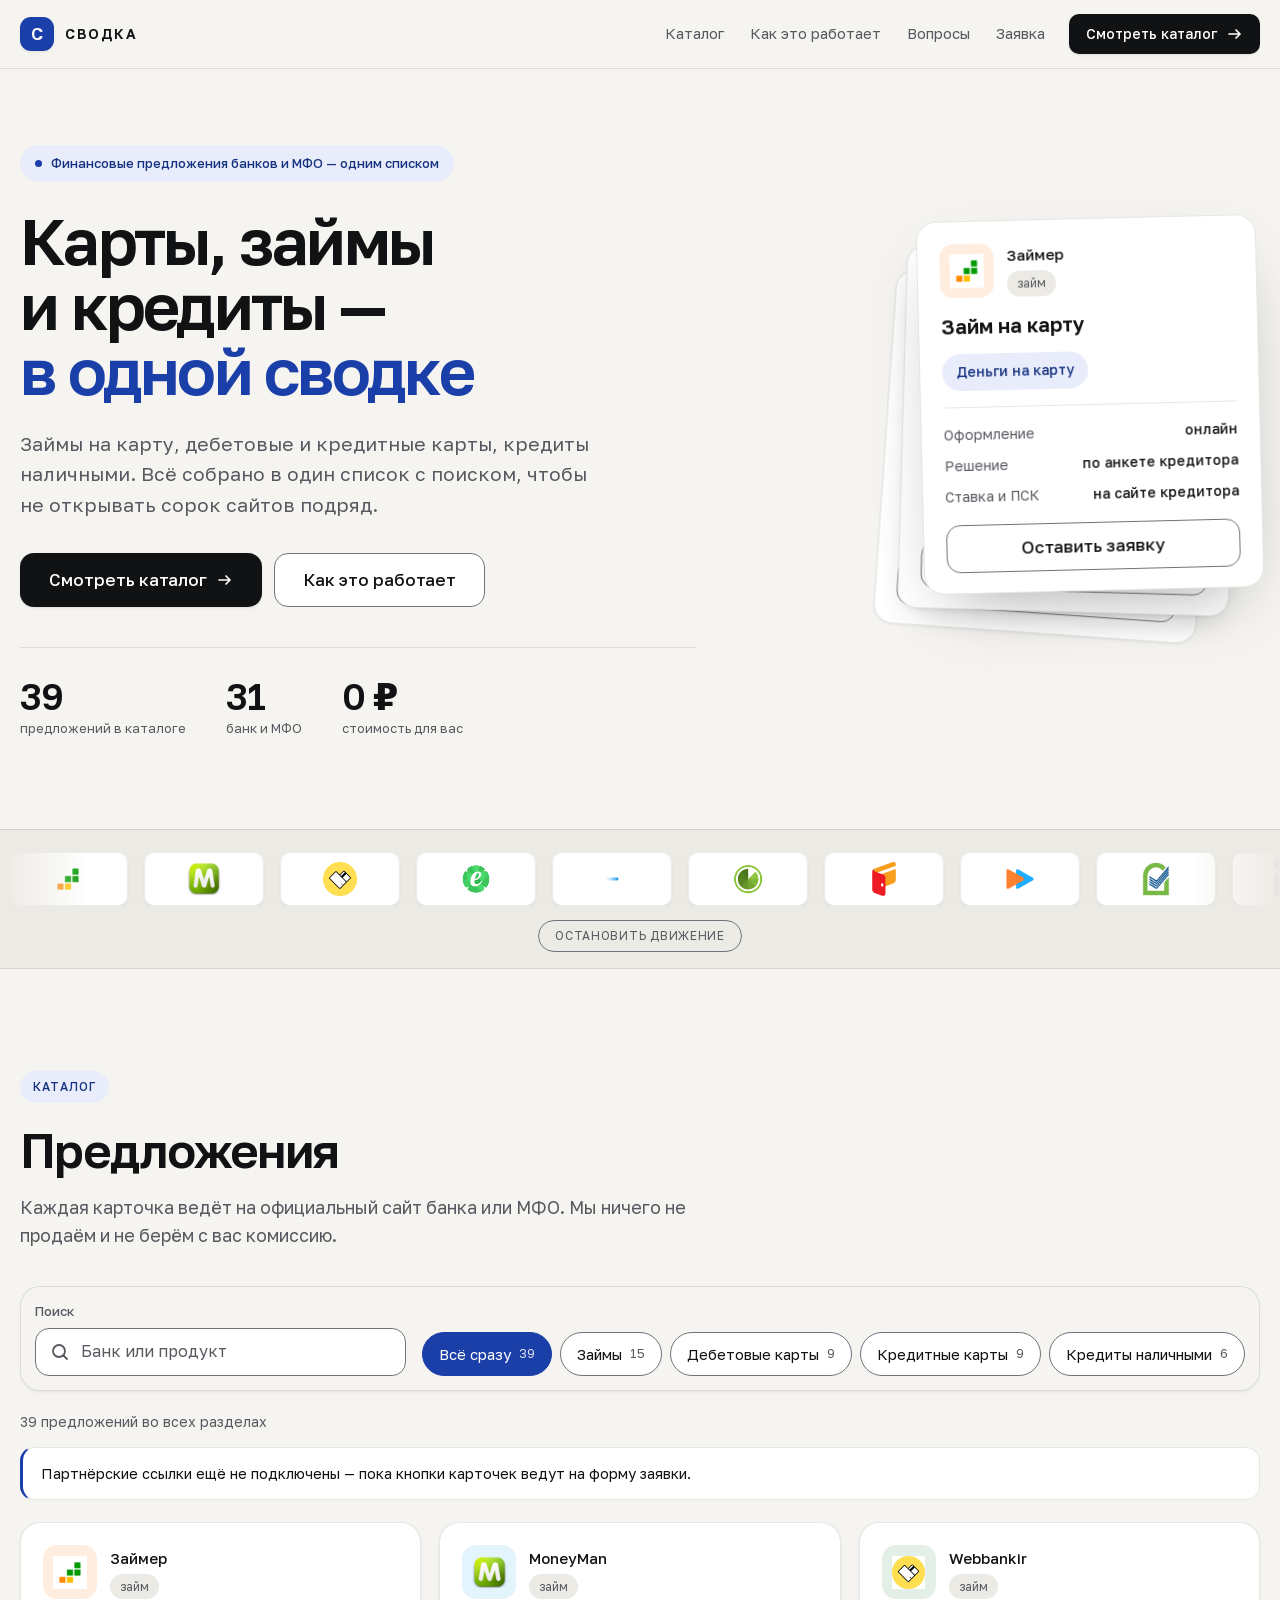
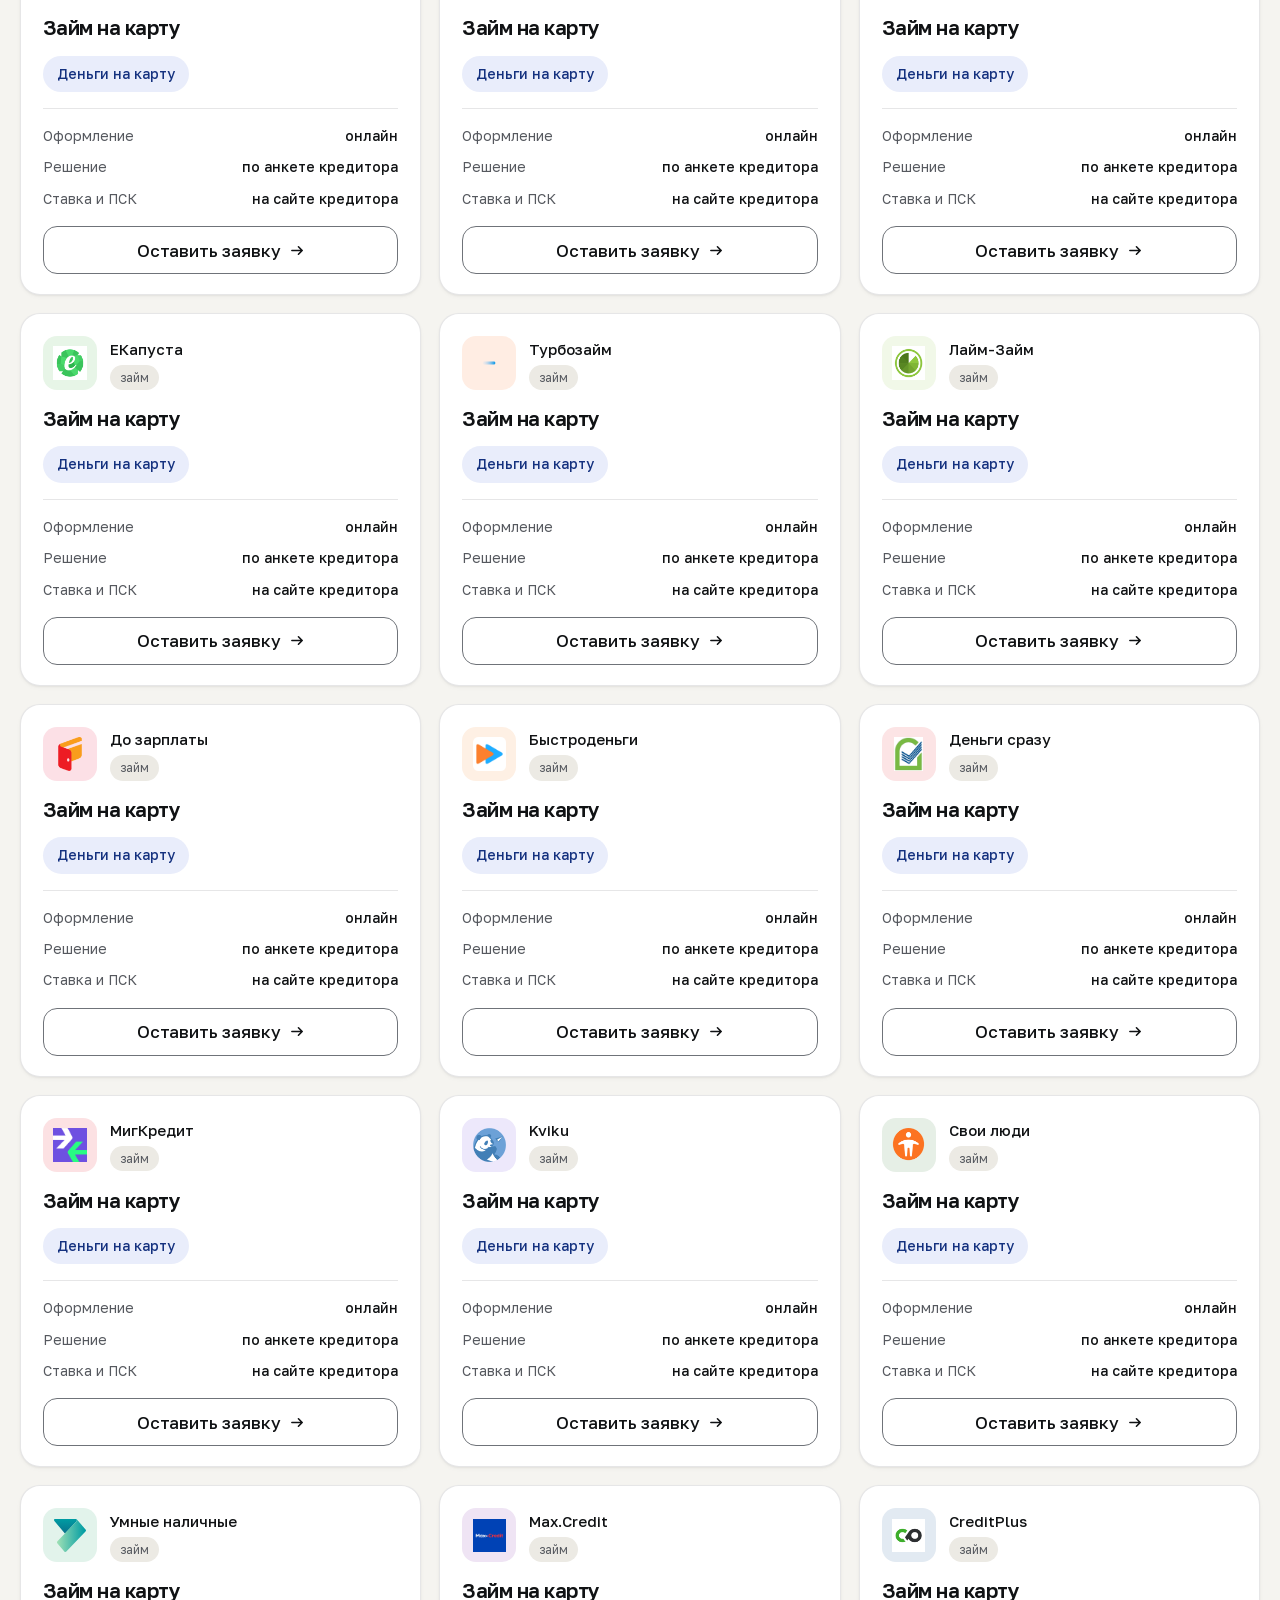
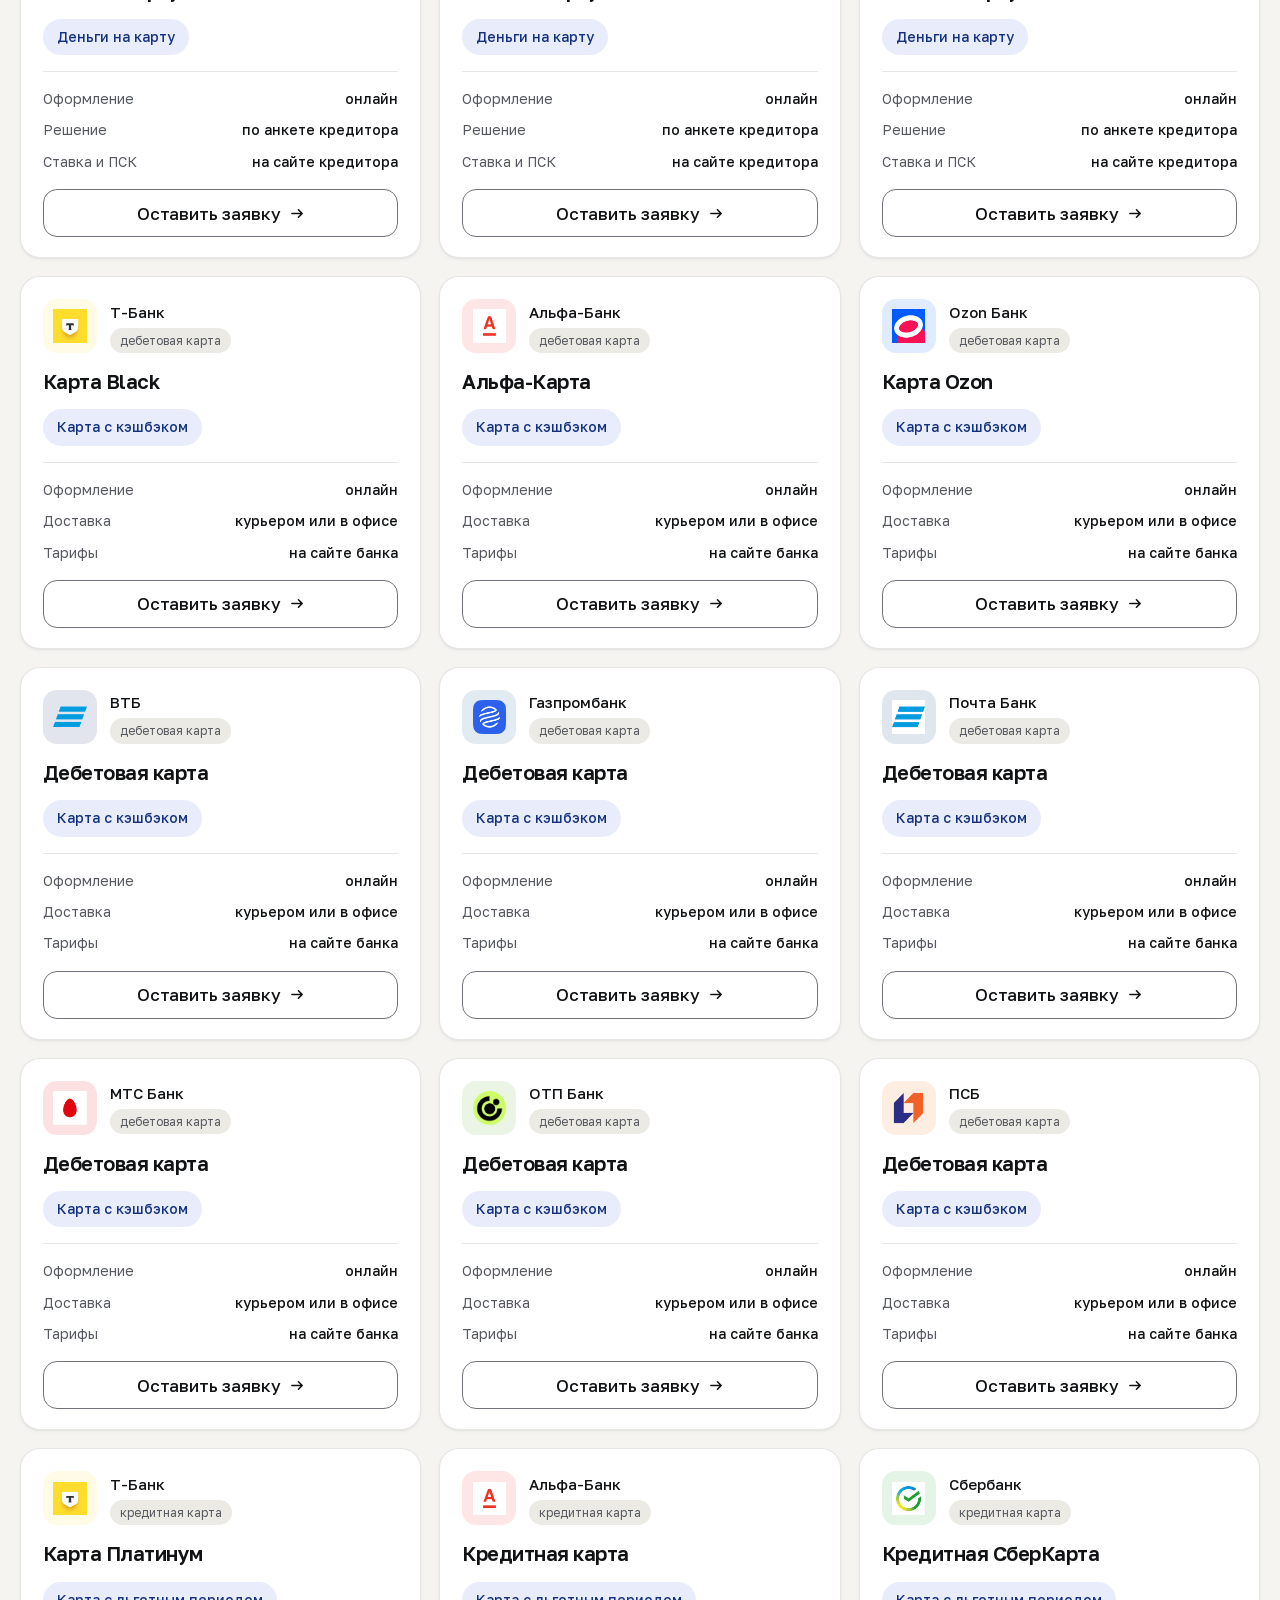
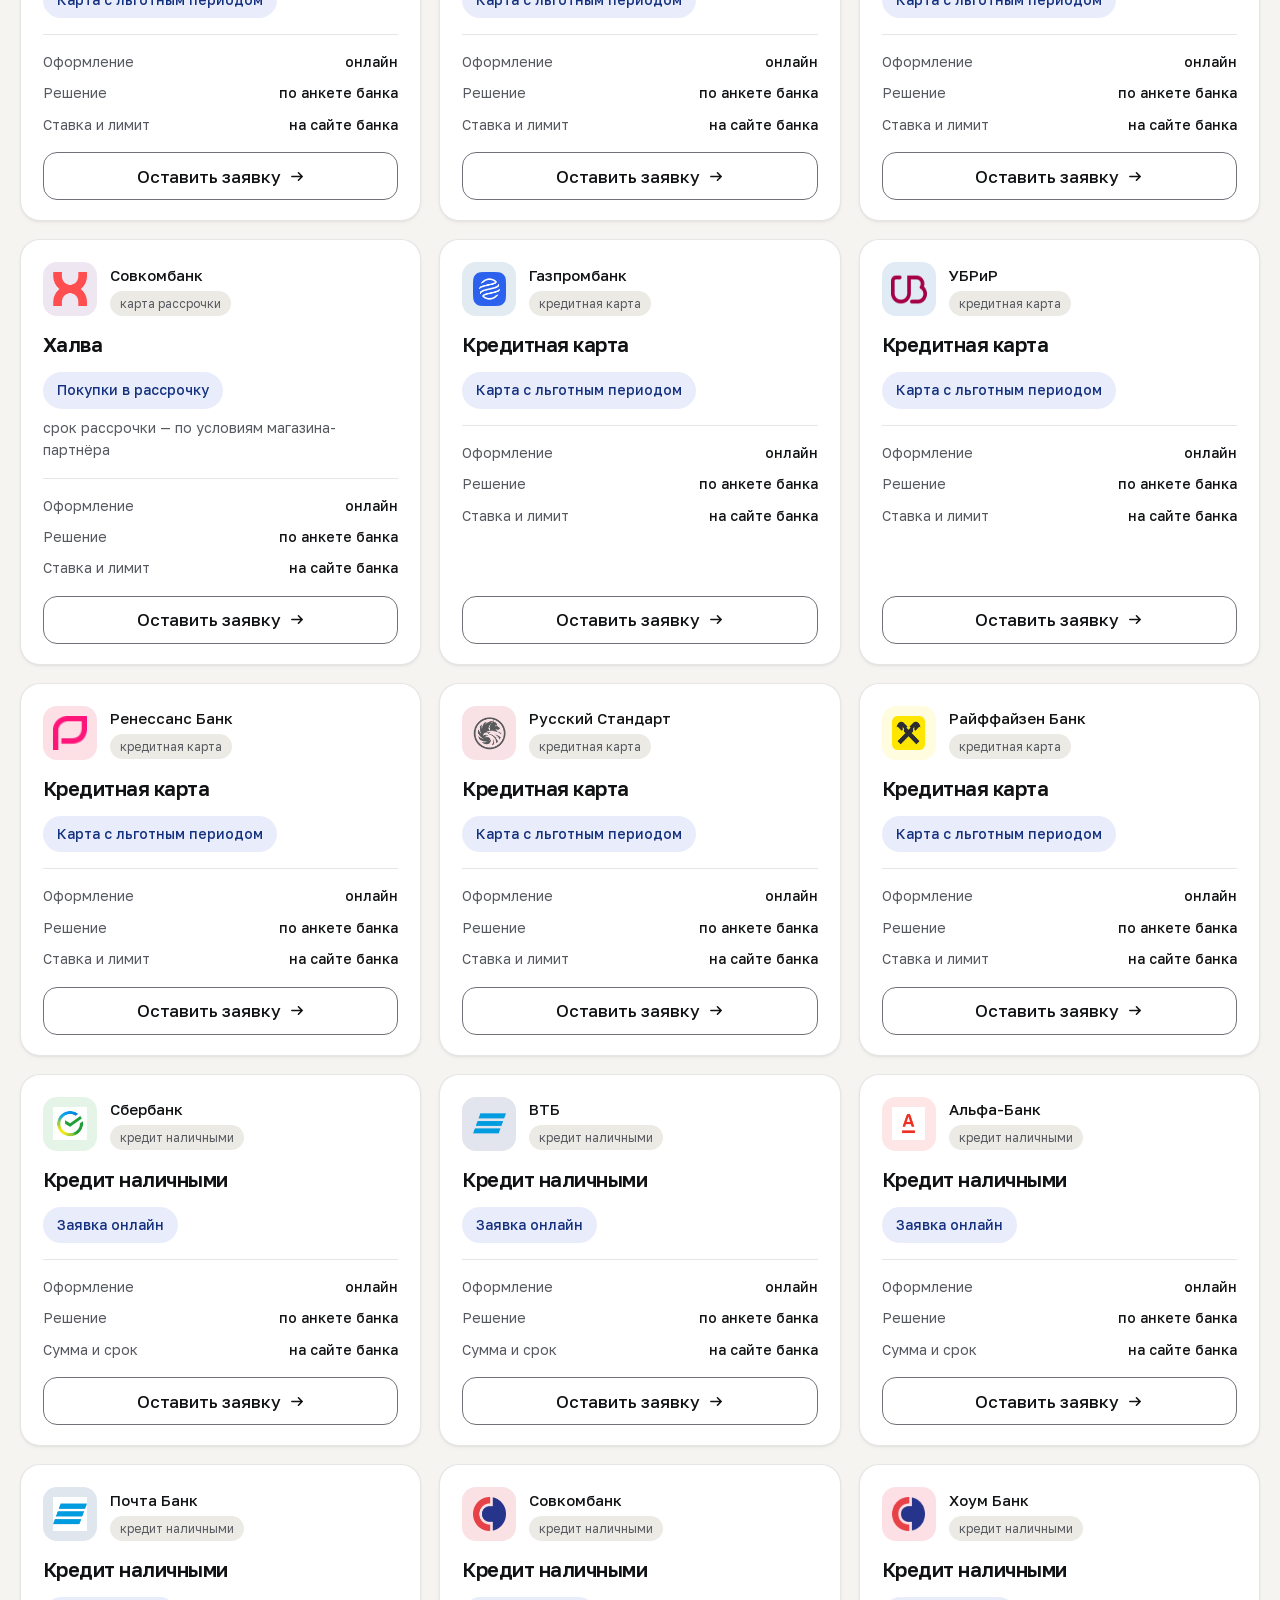
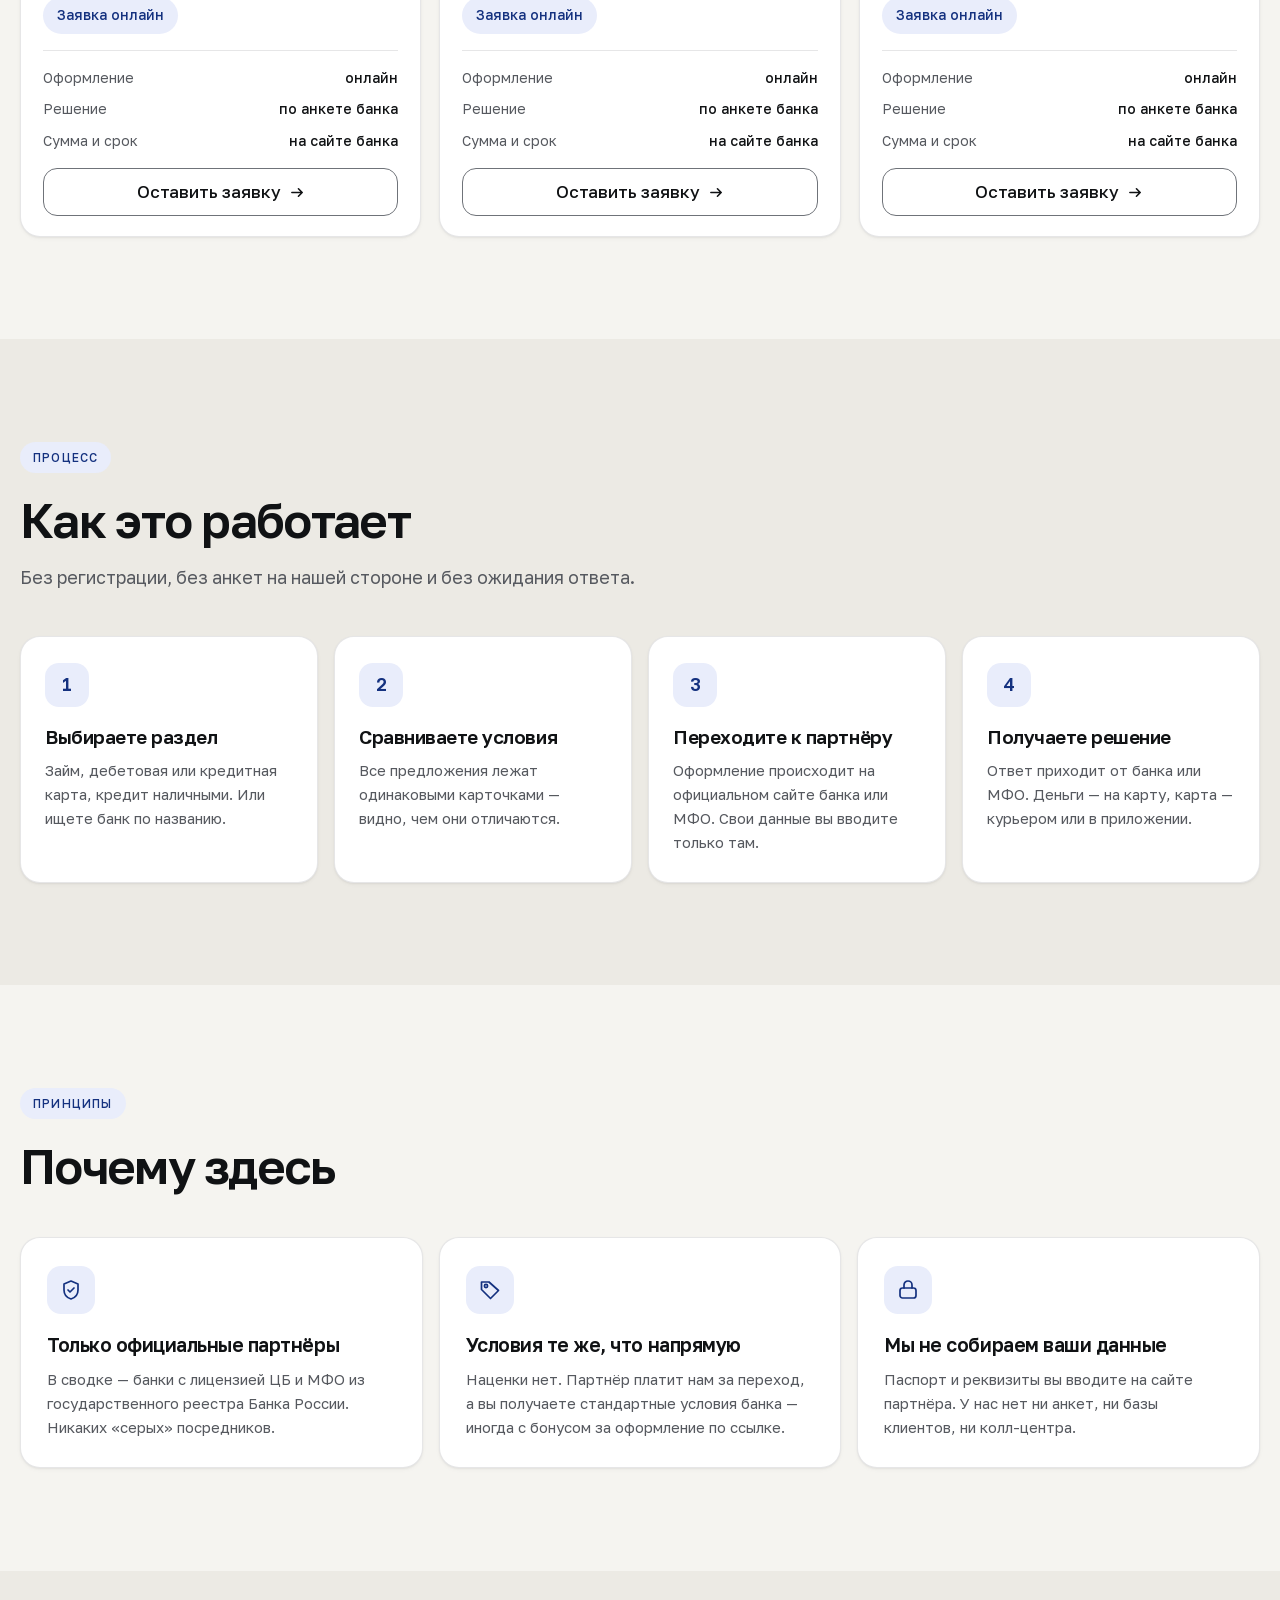
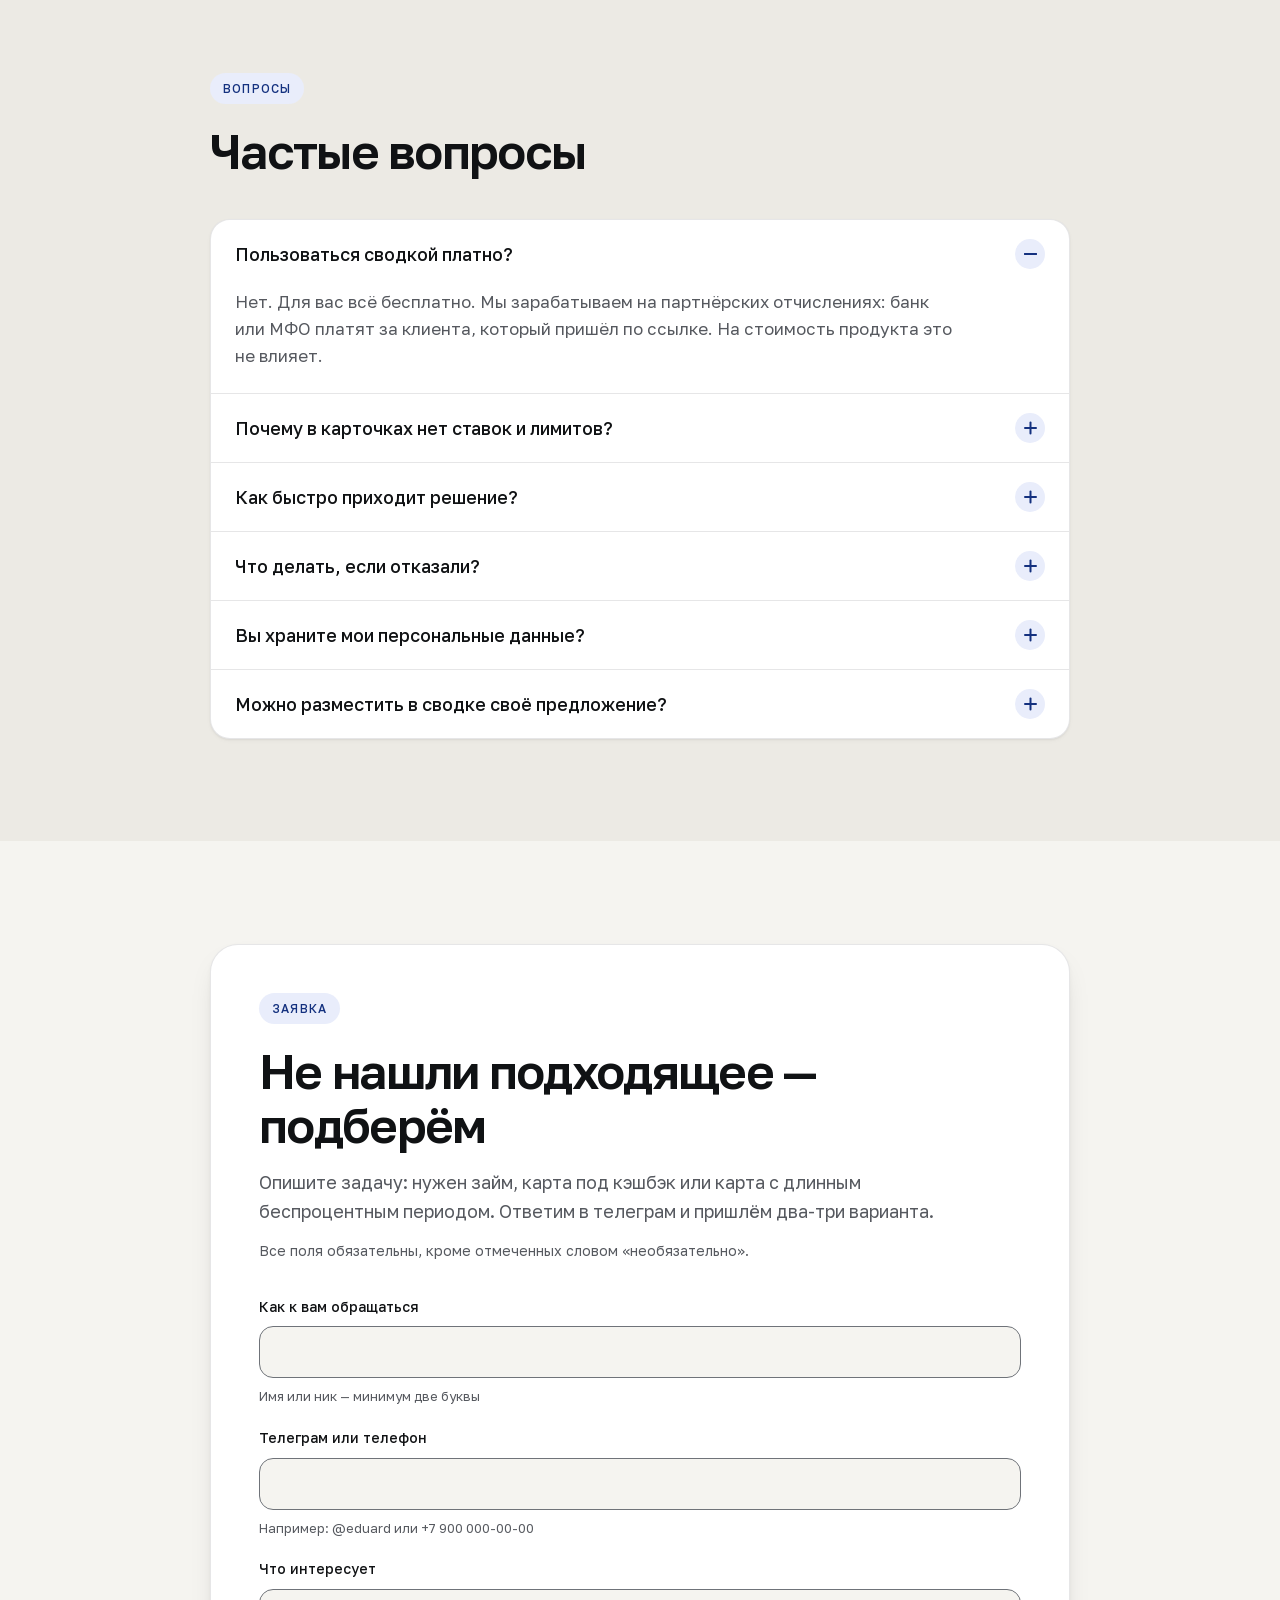
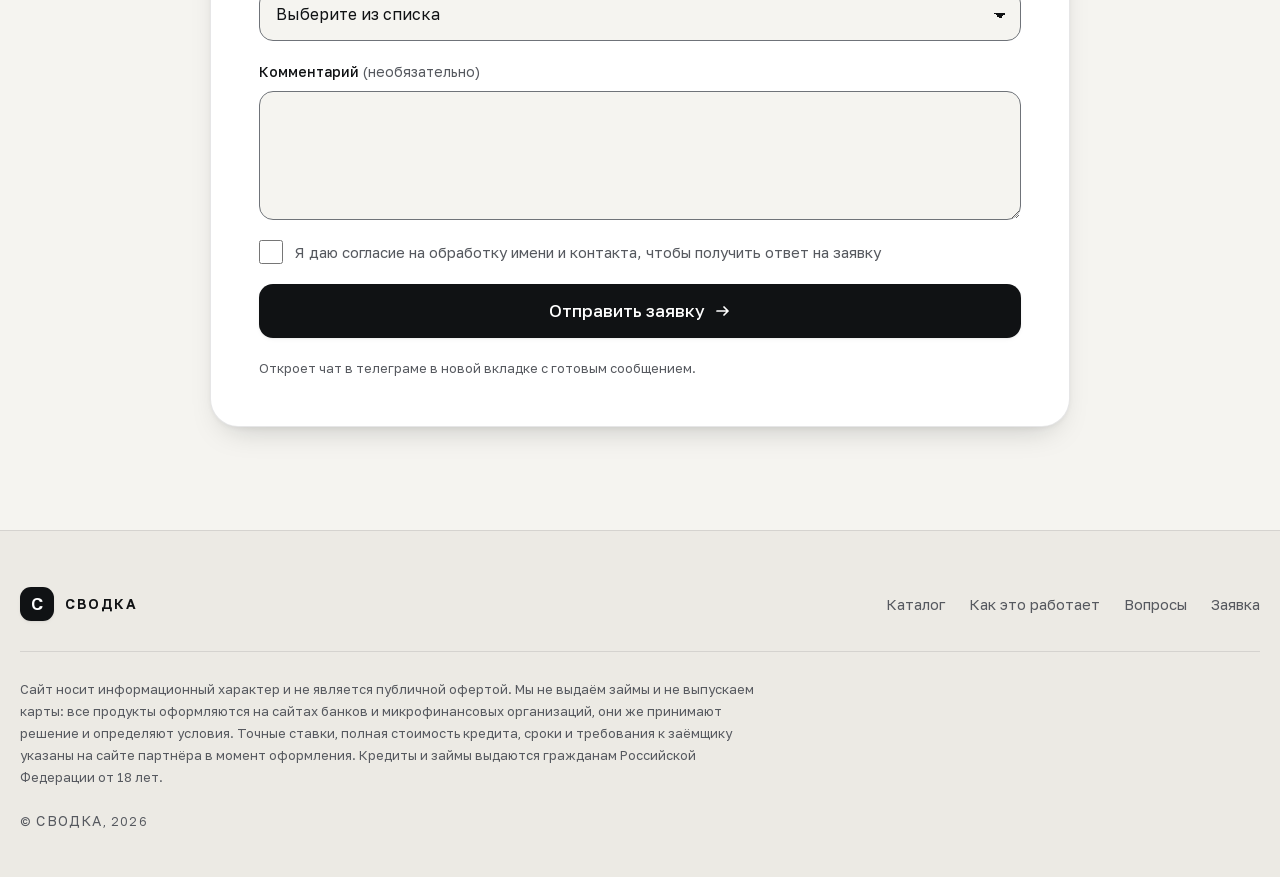
==== commit 35d0eee6: "Редизайн под 2026: белые карточки, поиск, лента логотипов, витрина в герое - палитра: бумажный холст" ====
--- a/index.html
+++ b/index.html
@@ -4,7 +4,7 @@
 <meta charset="utf-8">
 <meta name="viewport" content="width=device-width, initial-scale=1">
 <title>Займы, дебетовые и кредитные карты, кредиты наличными — СВОДКА</title>
-<meta name="description" content="Сводка предложений банков и МФО: займы на карту, дебетовые и кредитные карты, кредиты наличными. Оформление онлайн на сайте партнёра.">
+<meta name="description" content="Сводка предложений банков и МФО: займы на карту, дебетовые и кредитные карты, кредиты наличными. Поиск по каталогу, оформление онлайн на сайте партнёра.">
 
 <!-- Страница закрыта от поисковиков намеренно. Две причины: партнёрские
      ссылки ещё не подключены, и в маркировке рекламы пока нет ни erid, ни
@@ -13,7 +13,7 @@
 <meta name="robots" content="noindex, nofollow">
 
 <link rel="icon" href="favicon.svg" type="image/svg+xml">
-<meta name="theme-color" content="#F0EFEA">
+<meta name="theme-color" content="#F5F4F0">
 <!-- Тема только светлая: без этого при системной тёмной теме браузер
      перекрашивает свои же элементы формы — списки, чекбоксы, автозаполнение,
      и весь просчитанный контраст полей перестаёт действовать -->
@@ -28,8 +28,8 @@
 <!-- Кириллические сабсеты — они нужны первому экрану -->
 <link rel="preload" href="fonts/golos-600-cyrillic.woff2" as="font" type="font/woff2" crossorigin>
 <link rel="preload" href="fonts/golos-400-cyrillic.woff2" as="font" type="font/woff2" crossorigin>
-<link rel="stylesheet" href="fonts/fonts.css?v=1">
-<link rel="stylesheet" href="styles.css?v=1">
+<link rel="stylesheet" href="fonts/fonts.css?v=2">
+<link rel="stylesheet" href="styles.css?v=2">
 
 <!-- Класс ставится здесь, а не в script.js: скрывать блоки до появления можно
      только когда скрипт точно работает, и решать это надо ДО первой отрисовки,
@@ -39,11 +39,6 @@
 <body>
 
 <a class="skip-link" href="#main">Перейти к основному содержимому</a>
-
-<!-- Вертикальная модульная сетка — чистая декорация -->
-<div class="grid-lines" aria-hidden="true">
-  <span></span><span></span><span></span><span></span>
-</div>
 
 <header class="site-header">
   <div class="shell site-header__inner">
@@ -63,7 +58,7 @@
 
     <a class="btn btn--dark btn--sm site-header__cta" href="#offers">
       Смотреть каталог
-      <svg class="btn__arrow" viewBox="0 0 16 16" aria-hidden="true" focusable="false"><path d="M2 8h11M9 4l4 4-4 4" fill="none" stroke="currentColor" stroke-width="1.6" stroke-linecap="round" stroke-linejoin="round"/></svg>
+      <svg class="btn__arrow" viewBox="0 0 16 16" aria-hidden="true" focusable="false"><path d="M2 8h11M9 4l4 4-4 4" fill="none" stroke="currentColor" stroke-width="1.7" stroke-linecap="round" stroke-linejoin="round"/></svg>
     </a>
   </div>
 </header>
@@ -71,82 +66,67 @@
 <main id="main" tabindex="-1">
 
   <!-- ═══════════════════════ ПЕРВЫЙ ЭКРАН ═══════════════════════ -->
-  <!-- div, а не section: именованных областей на странице должно быть
-       немного, иначе навигация по ориентирам превращается в кашу -->
   <div class="hero">
-    <div class="shell">
-
-      <!-- Служебная строка — часть оформления. Для скринридера она скрыта:
-           иначе перед каждым заголовком звучало бы «ноль один слэш сводка» -->
-      <p class="meta-row" aria-hidden="true">
-        <span class="meta">01 / Сводка</span>
-        <span class="meta meta--center">Предложения банков и МФО</span>
-        <span class="meta">2026</span>
-      </p>
-
-      <div class="hero__grid">
-        <div class="hero__text">
-          <p class="pill">
-            <span class="pill__dot" aria-hidden="true"></span>
-            <span id="tagline">Финансовые предложения банков и МФО — одним списком</span>
-          </p>
-
-          <!-- Строки разбиты явно: при автопереносе смена размера шрифта
-               роняла «в одной сводке» на строку выше, и заголовок становился
-               заметно шире колонки -->
-          <h1 class="hero__title">
-            <span class="hero__line">Деньги,</span>
-            <span class="hero__line">карты и займы —</span>
-            <span class="hero__line hero__line--accent">в одной сводке</span>
-          </h1>
-
-          <p class="hero__lead">
-            Займы на карту, дебетовые и кредитные карты, кредиты наличными.
-            Всё собрано в один список, чтобы не открывать сорок сайтов подряд.
-          </p>
-
-          <div class="hero__actions">
-            <a class="btn btn--dark" href="#offers">
-              Смотреть каталог
-              <svg class="btn__arrow" viewBox="0 0 16 16" aria-hidden="true" focusable="false"><path d="M2 8h11M9 4l4 4-4 4" fill="none" stroke="currentColor" stroke-width="1.6" stroke-linecap="round" stroke-linejoin="round"/></svg>
-            </a>
-            <a class="btn btn--ghost" href="#how">Как это работает</a>
-          </div>
-        </div>
-
-        <!-- Сводка по разделам: те же числа, что на кнопках фильтра.
-             Строки — ссылки: нажатие открывает нужный раздел каталога -->
-        <div class="summary">
-          <h2 class="summary__title" id="summary-title">Что сейчас в каталоге</h2>
-          <ul class="summary__rows" id="summary-rows" role="list" aria-labelledby="summary-title"><!-- из data.js --></ul>
-          <ul class="summary__stats" id="summary-stats" role="list"><!-- из data.js --></ul>
-        </div>
-      </div>
-    </div>
-  </div>
-
-  <!-- ═══════════════════════ ЛЕНТА ПАРТНЁРОВ ═══════════════════════ -->
-  <div class="ticker" role="group" aria-label="Партнёры каталога">
+    <div class="shell hero__grid">
+
+      <div class="hero__text">
+        <p class="eyebrow">
+          <span class="eyebrow__dot" aria-hidden="true"></span>
+          <span id="tagline">Финансовые предложения банков и МФО — одним списком</span>
+        </p>
+
+        <!-- Строки разбиты явно: при автопереносе смена размера шрифта роняла
+             «в одной сводке» на строку выше, и заголовок становился шире колонки -->
+        <h1 class="hero__title">
+          <span class="hero__line">Карты, займы</span>
+          <span class="hero__line">и кредиты —</span>
+          <span class="hero__line hero__line--accent">в одной сводке</span>
+        </h1>
+
+        <p class="hero__lead">
+          Займы на карту, дебетовые и кредитные карты, кредиты наличными.
+          Всё собрано в один список с поиском, чтобы не открывать сорок сайтов подряд.
+        </p>
+
+        <div class="hero__actions">
+          <a class="btn btn--dark btn--lg" href="#offers">
+            Смотреть каталог
+            <svg class="btn__arrow" viewBox="0 0 16 16" aria-hidden="true" focusable="false"><path d="M2 8h11M9 4l4 4-4 4" fill="none" stroke="currentColor" stroke-width="1.7" stroke-linecap="round" stroke-linejoin="round"/></svg>
+          </a>
+          <a class="btn btn--ghost btn--lg" href="#how">Как это работает</a>
+        </div>
+
+        <ul class="hero__stats" id="hero-stats" role="list"><!-- из data.js --></ul>
+      </div>
+
+      <!-- Витрина: три настоящие карточки из каталога, уложенные стопкой.
+           Целиком скрыта от скринридера — ровно эти же карточки лежат ниже
+           в каталоге, и читать их дважды незачем. inert вдобавок к aria-hidden:
+           он убирает поддерево и из порядка табуляции, и из режима обзора.
+           Ссылок и заголовков внутри намеренно нет — рисуются span и p. -->
+      <div class="hero__stack" id="hero-stack" aria-hidden="true" inert></div>
+
+    </div>
+  </div>
+
+  <!-- ═══════════════════════ ЛЕНТА ЛОГОТИПОВ ═══════════════════════ -->
+  <div class="marquee" role="group" aria-label="Банки и МФО в каталоге">
     <!-- Кнопка стоит в разметке перед лентой: до движущегося содержимого
          с клавиатуры нужно добраться раньше, чем оно уедет. Визуально её
          возвращает под ленту order в CSS. -->
-    <button type="button" class="ticker__toggle" id="ticker-toggle">
+    <button type="button" class="marquee__toggle" id="ticker-toggle">
       Остановить движение
     </button>
-    <div class="ticker__box" id="ticker-box">
-      <ul class="ticker__track" id="ticker" role="list"><!-- из data.js --></ul>
+    <div class="marquee__box" id="ticker-box">
+      <ul class="marquee__track" id="ticker" role="list"><!-- из data.js --></ul>
     </div>
   </div>
 
   <!-- ═══════════════════════ КАТАЛОГ ═══════════════════════ -->
   <section class="section" id="offers" aria-labelledby="offers-title" tabindex="-1">
     <div class="shell">
-      <p class="meta-row meta-row--section" aria-hidden="true">
-        <span class="meta">02 / Каталог</span>
-        <span class="meta">Обновляется вручную</span>
-      </p>
-
       <div class="section__head">
+        <p class="eyebrow eyebrow--section">Каталог</p>
         <h2 class="section__title" id="offers-title">Предложения</h2>
         <p class="section__lead">
           Каждая карточка ведёт на официальный сайт банка или МФО.
@@ -154,16 +134,39 @@
         </p>
       </div>
 
-      <div class="filters">
+      <!-- Липкая панель: поиск и разделы всегда под рукой при прокрутке.
+           Высоту панели скрипт меряет и кладёт в --stick-h, чтобы якоря и
+           фокус не уезжали под неё (2.4.11). -->
+      <div class="toolbar" id="toolbar">
+        <!-- <search>, а не <form>: отправлять некуда, а единственное поле
+             внутри формы даёт неявную отправку — Enter перезагрузил бы
+             страницу -->
+        <search class="toolbar__search">
+          <!-- Подпись видимая: это фильтр в теле каталога, а не лупа в шапке,
+               и плейсхолдер её не заменяет (3.3.2) -->
+          <label class="toolbar__label" for="offers-search">Поиск</label>
+          <span class="toolbar__field">
+            <svg class="toolbar__icon" viewBox="0 0 20 20" aria-hidden="true" focusable="false"><circle cx="9" cy="9" r="6" fill="none" stroke="currentColor" stroke-width="1.8"/><path d="M13.5 13.5 17 17" fill="none" stroke="currentColor" stroke-width="1.8" stroke-linecap="round"/></svg>
+            <input class="toolbar__input" type="search" id="offers-search" name="q"
+                   placeholder="Банк или продукт" autocomplete="off"
+                   autocapitalize="none" spellcheck="false" enterkeyhint="search">
+            <!-- Крестик рисует CSS, имя кнопке даёт скрытая строка: текстовый
+                 символ «×» скринридер прочитал бы вслух вдобавок к имени -->
+            <button type="button" class="toolbar__clear" id="search-clear" hidden>
+              <span class="visually-hidden">Очистить поиск</span>
+            </button>
+          </span>
+        </search>
+
         <div class="filters__row" role="group" aria-label="Фильтр по разделам" id="filters"><!-- из data.js --></div>
-        <!-- Видимый счётчик и озвучиваемый статус — разные узлы. Живой регион
-             стоит в разметке с самого начала и пуст, пишется только в ответ на
-             нажатие фильтра: тогда нечего глушить при загрузке страницы. -->
-        <p class="filters__count" id="offers-count"></p>
-        <p class="visually-hidden" id="offers-status" role="status" aria-atomic="true"></p>
-      </div>
-
-      <p class="offers__note">Все предложения открываются в новой вкладке на сайте партнёра.</p>
+      </div>
+
+      <!-- Видимый счётчик и озвучиваемый статус — разные узлы. Живой регион
+           стоит в разметке с самого начала и пуст, пишется только в ответ на
+           действие человека: тогда нечего глушить при загрузке страницы. -->
+      <p class="offers__count" id="offers-count"></p>
+      <p class="visually-hidden" id="offers-status" role="status" aria-atomic="true"></p>
+
       <p class="offers__pending" id="offers-pending" hidden></p>
 
       <ul class="offers" id="offers-grid" role="list"><!-- из data.js --></ul>
@@ -176,12 +179,8 @@
   <!-- ═══════════════════════ КАК ЭТО РАБОТАЕТ ═══════════════════════ -->
   <div class="section section--alt" id="how" tabindex="-1">
     <div class="shell">
-      <p class="meta-row meta-row--section" aria-hidden="true">
-        <span class="meta">03 / Процесс</span>
-        <span class="meta">4 шага</span>
-      </p>
-
       <div class="section__head">
+        <p class="eyebrow eyebrow--section">Процесс</p>
         <h2 class="section__title">Как это работает</h2>
         <p class="section__lead">Без регистрации, без анкет на нашей стороне и без ожидания ответа.</p>
       </div>
@@ -190,22 +189,22 @@
         <li class="step reveal">
           <!-- Номер нарисован крупно для глаза и скрыт от скринридера:
                порядок уже несёт сам <ol> («2 из 4») -->
-          <p class="step__num" aria-hidden="true">01</p>
+          <p class="step__num" aria-hidden="true">1</p>
           <h3 class="step__title">Выбираете раздел</h3>
-          <p class="step__text">Займ, дебетовая или кредитная карта, кредит наличными — фильтр над каталогом сузит список.</p>
+          <p class="step__text">Займ, дебетовая или кредитная карта, кредит наличными. Или ищете банк по названию.</p>
         </li>
         <li class="step reveal">
-          <p class="step__num" aria-hidden="true">02</p>
+          <p class="step__num" aria-hidden="true">2</p>
           <h3 class="step__title">Сравниваете условия</h3>
-          <p class="step__text">Все предложения лежат в одном списке одинаковыми карточками — видно, чем они отличаются.</p>
+          <p class="step__text">Все предложения лежат одинаковыми карточками — видно, чем они отличаются.</p>
         </li>
         <li class="step reveal">
-          <p class="step__num" aria-hidden="true">03</p>
+          <p class="step__num" aria-hidden="true">3</p>
           <h3 class="step__title">Переходите к партнёру</h3>
           <p class="step__text">Оформление происходит на официальном сайте банка или МФО. Свои данные вы вводите только там.</p>
         </li>
         <li class="step reveal">
-          <p class="step__num" aria-hidden="true">04</p>
+          <p class="step__num" aria-hidden="true">4</p>
           <h3 class="step__title">Получаете решение</h3>
           <p class="step__text">Ответ приходит от банка или МФО. Деньги — на карту, карта — курьером или в приложении.</p>
         </li>
@@ -216,25 +215,30 @@
   <!-- ═══════════════════════ ПОЧЕМУ ЗДЕСЬ ═══════════════════════ -->
   <div class="section" id="trust" tabindex="-1">
     <div class="shell">
-      <p class="meta-row meta-row--section" aria-hidden="true">
-        <span class="meta">04 / Принципы</span>
-        <span class="meta">Честно о том, как всё устроено</span>
-      </p>
-
       <div class="section__head">
+        <p class="eyebrow eyebrow--section">Принципы</p>
         <h2 class="section__title">Почему здесь</h2>
       </div>
 
       <ul class="cards" role="list">
         <li class="card reveal">
+          <span class="card__icon" aria-hidden="true">
+            <svg viewBox="0 0 24 24" fill="none" stroke="currentColor" stroke-width="1.7" stroke-linecap="round" stroke-linejoin="round"><path d="M12 3l7 3v6c0 4.2-2.8 7.7-7 9-4.2-1.3-7-4.8-7-9V6l7-3z"/><path d="M9 12l2 2 4-4"/></svg>
+          </span>
           <h3 class="card__title">Только официальные партнёры</h3>
           <p class="card__text">В сводке — банки с лицензией ЦБ и МФО из государственного реестра Банка России. Никаких «серых» посредников.</p>
         </li>
         <li class="card reveal">
+          <span class="card__icon" aria-hidden="true">
+            <svg viewBox="0 0 24 24" fill="none" stroke="currentColor" stroke-width="1.7" stroke-linecap="round" stroke-linejoin="round"><path d="M20.5 12.5l-8 8-9-9V4h7.5l9.5 8.5z"/><circle cx="8" cy="8" r="1.6"/></svg>
+          </span>
           <h3 class="card__title">Условия те же, что напрямую</h3>
           <p class="card__text">Наценки нет. Партнёр платит нам за переход, а вы получаете стандартные условия банка — иногда с бонусом за оформление по ссылке.</p>
         </li>
         <li class="card reveal">
+          <span class="card__icon" aria-hidden="true">
+            <svg viewBox="0 0 24 24" fill="none" stroke="currentColor" stroke-width="1.7" stroke-linecap="round" stroke-linejoin="round"><rect x="4" y="10" width="16" height="10" rx="2.5"/><path d="M8 10V7a4 4 0 0 1 8 0v3"/></svg>
+          </span>
           <h3 class="card__title">Мы не собираем ваши данные</h3>
           <p class="card__text">Паспорт и реквизиты вы вводите на сайте партнёра. У нас нет ни анкет, ни базы клиентов, ни колл-центра.</p>
         </li>
@@ -245,12 +249,8 @@
   <!-- ═══════════════════════ ВОПРОСЫ ═══════════════════════ -->
   <section class="section section--alt" id="faq" aria-labelledby="faq-title" tabindex="-1">
     <div class="shell shell--narrow">
-      <p class="meta-row meta-row--section" aria-hidden="true">
-        <span class="meta">05 / Вопросы</span>
-        <span class="meta">6 ответов</span>
-      </p>
-
       <div class="section__head">
+        <p class="eyebrow eyebrow--section">Вопросы</p>
         <h2 class="section__title" id="faq-title">Частые вопросы</h2>
       </div>
 
@@ -336,101 +336,99 @@
   <!-- ═══════════════════════ ЗАЯВКА ═══════════════════════ -->
   <section class="section" id="lead" aria-labelledby="lead-title" tabindex="-1">
     <div class="shell shell--narrow">
-      <p class="meta-row meta-row--section" aria-hidden="true">
-        <span class="meta">06 / Заявка</span>
-        <span class="meta">Ответ в течение дня</span>
-      </p>
-
-      <div class="section__head">
-        <h2 class="section__title" id="lead-title">Не нашли подходящее — подберём</h2>
-        <p class="section__lead">
-          Опишите задачу: нужен займ, карта под кэшбэк или карта с длинным беспроцентным периодом.
-          Ответим в телеграм и пришлём два-три варианта.
-        </p>
-        <p class="section__note">
-          Все поля обязательны, кроме отмеченных словом «необязательно».
-        </p>
-      </div>
-
-      <noscript>
-        <p class="offers__pending">
-          Форма работает на JavaScript: она собирает готовое сообщение и открывает чат
-          в телеграме. Если скрипты выключены — напишите нам в телеграм напрямую,
-          ник указан в шапке чата, куда ведут все кнопки сайта.
-        </p>
-      </noscript>
-
-      <!-- method="post" не декорация: при отказе JS форма не должна унести имя
-           и телефон в адресную строку, историю браузера и логи через GET -->
-      <form class="form" id="lead-form" method="post" action="" novalidate aria-labelledby="lead-title">
-        <!-- Без role="alert": сюда уводится фокус, а живой регион вместе с
-             переводом фокуса дают наложение речи. Объявление обеспечивает
-             сам фокус. -->
-        <div class="form__summary" id="form-summary" tabindex="-1" hidden>
-          <h3 class="form__summary-title" id="form-summary-title">Форма не отправлена</h3>
-          <ul id="form-summary-list" role="list"></ul>
-        </div>
-
-        <div class="field">
-          <label class="field__label" for="lead-name">Как к вам обращаться</label>
-          <input class="field__input" type="text" id="lead-name" name="name" autocomplete="given-name"
-                 required aria-describedby="lead-name-hint lead-name-error">
-          <p class="field__hint" id="lead-name-hint">Имя или ник — минимум две буквы</p>
-          <p class="field__error" id="lead-name-error" hidden></p>
-        </div>
-
-        <div class="field">
-          <!-- autocomplete здесь намеренно off: поле принимает и телеграм-ник,
-               и телефон, а токен tel объявил бы его телефонным — браузер
-               подставил бы номер в поле, куда человек собирался вписать @ник -->
-          <label class="field__label" for="lead-contact">Телеграм или телефон</label>
-          <input class="field__input" type="text" id="lead-contact" name="contact"
-                 autocomplete="off" autocapitalize="none" spellcheck="false"
-                 required aria-describedby="lead-contact-hint lead-contact-error">
-          <p class="field__hint" id="lead-contact-hint">Например: @eduard или +7 900 000-00-00</p>
-          <p class="field__error" id="lead-contact-error" hidden></p>
-        </div>
-
-        <div class="field">
-          <label class="field__label" for="lead-topic">Что интересует</label>
-          <select class="field__input field__input--select" id="lead-topic" name="topic"
-                  required aria-describedby="lead-topic-error">
-            <option value="">Выберите из списка</option>
-            <option value="loans">Займ на карту</option>
-            <option value="debit">Дебетовая карта</option>
-            <option value="credit">Кредитная карта</option>
-            <option value="cash">Кредит наличными</option>
-            <option value="other">Другое, нужна консультация</option>
-            <option value="partner">Сотрудничество, размещение предложения</option>
-          </select>
-          <p class="field__error" id="lead-topic-error" hidden></p>
-        </div>
-
-        <div class="field">
-          <label class="field__label" for="lead-comment">Комментарий <span class="field__optional">(необязательно)</span></label>
-          <textarea class="field__input field__input--area" id="lead-comment" name="comment" rows="4"></textarea>
-        </div>
-
-        <div class="field field--check">
-          <input class="field__check" type="checkbox" id="lead-consent" name="consent"
-                 required aria-describedby="lead-consent-error">
-          <label class="field__checklabel" for="lead-consent">
-            Я даю согласие на обработку имени и контакта, чтобы получить ответ на заявку
-          </label>
-          <p class="field__error" id="lead-consent-error" hidden></p>
-        </div>
-
-        <button class="btn btn--dark btn--wide" type="submit" aria-describedby="lead-submit-hint">
-          Отправить заявку
-          <svg class="btn__arrow" viewBox="0 0 16 16" aria-hidden="true" focusable="false"><path d="M2 8h11M9 4l4 4-4 4" fill="none" stroke="currentColor" stroke-width="1.6" stroke-linecap="round" stroke-linejoin="round"/></svg>
-        </button>
-        <p class="field__hint" id="lead-submit-hint">Откроет чат в телеграме в новой вкладке с готовым сообщением.</p>
-
-        <!-- tabindex без role="status": внутри блока есть ссылка, до которой
-             надо добраться, — сюда уводится фокус, и живой регион дал бы
-             второй канал речи поверх первого -->
-        <p class="form__success" id="form-success" tabindex="-1" hidden></p>
-      </form>
+      <div class="lead-box">
+        <div class="section__head">
+          <p class="eyebrow eyebrow--section">Заявка</p>
+          <h2 class="section__title" id="lead-title">Не нашли подходящее — подберём</h2>
+          <p class="section__lead">
+            Опишите задачу: нужен займ, карта под кэшбэк или карта с длинным беспроцентным периодом.
+            Ответим в телеграм и пришлём два-три варианта.
+          </p>
+          <p class="section__note">
+            Все поля обязательны, кроме отмеченных словом «необязательно».
+          </p>
+        </div>
+
+        <noscript>
+          <p class="offers__pending">
+            Форма работает на JavaScript: она собирает готовое сообщение и открывает чат
+            в телеграме. Если скрипты выключены — напишите нам в телеграм напрямую,
+            ник указан в шапке чата, куда ведут все кнопки сайта.
+          </p>
+        </noscript>
+
+        <!-- method="post" не декорация: при отказе JS форма не должна унести имя
+             и телефон в адресную строку, историю браузера и логи через GET -->
+        <form class="form" id="lead-form" method="post" action="" novalidate aria-labelledby="lead-title">
+          <!-- Без role="alert": сюда уводится фокус, а живой регион вместе с
+               переводом фокуса дают наложение речи. Объявление обеспечивает
+               сам фокус. -->
+          <div class="form__summary" id="form-summary" tabindex="-1" hidden>
+            <h3 class="form__summary-title" id="form-summary-title">Форма не отправлена</h3>
+            <ul id="form-summary-list" role="list"></ul>
+          </div>
+
+          <div class="field">
+            <label class="field__label" for="lead-name">Как к вам обращаться</label>
+            <input class="field__input" type="text" id="lead-name" name="name" autocomplete="given-name"
+                   required aria-describedby="lead-name-hint lead-name-error">
+            <p class="field__hint" id="lead-name-hint">Имя или ник — минимум две буквы</p>
+            <p class="field__error" id="lead-name-error" hidden></p>
+          </div>
+
+          <div class="field">
+            <!-- autocomplete здесь намеренно off: поле принимает и телеграм-ник,
+                 и телефон, а токен tel объявил бы его телефонным — браузер
+                 подставил бы номер в поле, куда человек собирался вписать @ник -->
+            <label class="field__label" for="lead-contact">Телеграм или телефон</label>
+            <input class="field__input" type="text" id="lead-contact" name="contact"
+                   autocomplete="off" autocapitalize="none" spellcheck="false"
+                   required aria-describedby="lead-contact-hint lead-contact-error">
+            <p class="field__hint" id="lead-contact-hint">Например: @eduard или +7 900 000-00-00</p>
+            <p class="field__error" id="lead-contact-error" hidden></p>
+          </div>
+
+          <div class="field">
+            <label class="field__label" for="lead-topic">Что интересует</label>
+            <select class="field__input field__input--select" id="lead-topic" name="topic"
+                    required aria-describedby="lead-topic-error">
+              <option value="">Выберите из списка</option>
+              <option value="loans">Займ на карту</option>
+              <option value="debit">Дебетовая карта</option>
+              <option value="credit">Кредитная карта</option>
+              <option value="cash">Кредит наличными</option>
+              <option value="other">Другое, нужна консультация</option>
+              <option value="partner">Сотрудничество, размещение предложения</option>
+            </select>
+            <p class="field__error" id="lead-topic-error" hidden></p>
+          </div>
+
+          <div class="field">
+            <label class="field__label" for="lead-comment">Комментарий <span class="field__optional">(необязательно)</span></label>
+            <textarea class="field__input field__input--area" id="lead-comment" name="comment" rows="4"></textarea>
+          </div>
+
+          <div class="field field--check">
+            <input class="field__check" type="checkbox" id="lead-consent" name="consent"
+                   required aria-describedby="lead-consent-error">
+            <label class="field__checklabel" for="lead-consent">
+              Я даю согласие на обработку имени и контакта, чтобы получить ответ на заявку
+            </label>
+            <p class="field__error" id="lead-consent-error" hidden></p>
+          </div>
+
+          <button class="btn btn--dark btn--wide btn--lg" type="submit" aria-describedby="lead-submit-hint">
+            Отправить заявку
+            <svg class="btn__arrow" viewBox="0 0 16 16" aria-hidden="true" focusable="false"><path d="M2 8h11M9 4l4 4-4 4" fill="none" stroke="currentColor" stroke-width="1.7" stroke-linecap="round" stroke-linejoin="round"/></svg>
+          </button>
+          <p class="field__hint" id="lead-submit-hint">Откроет чат в телеграме в новой вкладке с готовым сообщением.</p>
+
+          <!-- tabindex без role="status": внутри блока есть ссылка, до которой
+               надо добраться, — сюда уводится фокус, и живой регион дал бы
+               второй канал речи поверх первого -->
+          <p class="form__success" id="form-success" tabindex="-1" hidden></p>
+        </form>
+      </div>
     </div>
   </section>
 
@@ -470,7 +468,7 @@
 <!-- Каталог с сервера идёт мимо кеша (data.php), чтобы правки из панели были
      видны сразу. Нет PHP — работает обычный файл. -->
 <script src="data.php"></script>
-<script>if(typeof OFFERS==="undefined"){document.write('<script src="data.js?v=1"><\/script>');}</script>
-<script src="script.js?v=1"></script>
+<script>if(typeof OFFERS==="undefined"){document.write('<script src="data.js?v=2"><\/script>');}</script>
+<script src="script.js?v=2"></script>
 </body>
 </html>
--- a/styles.css
+++ b/styles.css
@@ -1,43 +1,55 @@
 /* ═════════════════════════════════════════════════════════════════════════
    СВОДКА — стили.
-   Бумажный светлый холст, крупная типографика Golos, моноширинные служебные
-   строки, вертикальная модульная сетка и синий чернильный акцент.
+   Светлый бумажный холст, белые карточки с мягкой тенью, крупная
+   типографика Golos, синий акцент и его светлая заливка для плашек.
    Контрасты посчитаны и подписаны у каждого цвета.
    ═════════════════════════════════════════════════════════════════════════ */
 
 :root {
-  --bg:          #F0EFEA;
-  --bg-alt:      #E7E5DE;
-  --surface:     #FBFAF7;
-  --surface-2:   #FFFFFF;
-
-  --ink:         #15171A;   /* 15.6:1 на --bg */
-  --ink-soft:    #53575C;   /*  6.3:1 на --bg, 5.8:1 на --bg-alt */
-  --accent:      #16456B;   /*  8.7:1 на --bg, 9.5:1 на --surface */
-  --accent-deep: #0E3350;   /* 11.3:1 на --bg */
-
-  --line:        rgba(21, 23, 26, .12);  /* декоративные линии */
-  --line-strong: #73777D;                /* границы полей: 3.6:1 на --bg-alt */
-
-  --shell:  1240px;
-  --radius: 8px;
+  --bg:          #F5F4F0;
+  --bg-alt:      #ECEAE4;
+  --surface:     #FFFFFF;
+
+  --ink:         #101214;   /* 17.1:1 на --bg, 18.8:1 на белом */
+  --ink-soft:    #56595F;   /*  6.4:1 на --bg, 7.0:1 на белом */
+  --accent:      #1B3FA8;   /*  8.2:1 на --bg, 9.0:1 на белом */
+  --accent-deep: #14317F;   /* 10.1:1 на --accent-soft — текст на плашках */
+  --accent-soft: #E9EDFB;   /* светлая заливка плашек */
+  --danger:      #A1121F;   /*  7.3:1 на --bg, 8.0:1 на белом */
+
+  --line:        rgba(16, 18, 20, .10);  /* декоративные разделители */
+  --line-strong: #6F7379;                /* границы полей и кнопок: 4.3:1 на --bg */
+
+  --shell: 1240px;
+  --r-sm: 10px;
+  --r:    14px;
+  --r-lg: 20px;
+  --r-xl: 28px;
+
   --header-h: 68px;
+  /* Шапка плюс липкая панель фильтров. Значение пишет скрипт: число кнопок
+     приходит из data.js, строка переносится, и захардкодить высоту нельзя */
+  --stick-h: 68px;
+
+  --sh-1: 0 1px 2px rgba(16,18,20,.05), 0 2px 6px -2px rgba(16,18,20,.06);
+  --sh-2: 0 2px 4px rgba(16,18,20,.04), 0 14px 32px -16px rgba(16,18,20,.26);
+  --sh-3: 0 28px 64px -30px rgba(16,18,20,.42);
 
   --ease: cubic-bezier(.22, .61, .36, 1);
-  --mono: 'JetBrains Mono', ui-monospace, SFMono-Regular, Menlo, Consolas, monospace;
 }
 @media (max-width: 620px) { :root { --header-h: 60px; } }
 
 /* ───────────────────────────── база ───────────────────────────── */
 *, *::before, *::after { box-sizing: border-box; }
 
-/* Без scroll-padding якорь уезжает под липкую шапку и фокус оказывается за ней */
+/* Без scroll-padding якорь уезжает под липкую шапку, а фокус — за неё.
+   Отступ несёт ровно одно правило: scroll-padding на html. Дублировать его
+   через scroll-margin у целей нельзя — значения складываются, и цель
+   отпрыгивает на две высоты шапки вниз. Высоту липкого хрома (шапка плюс
+   панель фильтров, если она прилипла) считает скрипт и кладёт в --stick-h. */
 html {
   scroll-behavior: smooth;
-  scroll-padding-top: calc(var(--header-h) + 20px);
-}
-main [id], section[id], .faq__q, .field__input, .offer {
-  scroll-margin-top: calc(var(--header-h) + 20px);
+  scroll-padding-top: calc(var(--stick-h, var(--header-h)) + 20px);
 }
 @media (prefers-reduced-motion: reduce) { html { scroll-behavior: auto; } }
 
@@ -62,9 +74,9 @@
 
 img { max-width: 100%; display: block; }
 
-h1, h2, h3 { margin: 0; font-weight: 600; letter-spacing: -.02em; line-height: 1.1; }
+h1, h2, h3 { margin: 0; font-weight: 600; letter-spacing: -.025em; line-height: 1.12; }
 p { margin: 0; }
-ul, ol { margin: 0; padding: 0; list-style: none; }
+ul, ol, dl { margin: 0; padding: 0; list-style: none; }
 
 a { color: var(--accent); text-decoration-thickness: 1px; text-underline-offset: 3px; }
 
@@ -74,13 +86,11 @@
 :focus-visible {
   outline: 3px solid var(--accent);
   outline-offset: 3px;
-  box-shadow: 0 0 0 2px var(--surface-2);
-  border-radius: 3px;
+  box-shadow: 0 0 0 2px #fff;
+  border-radius: 4px;
 }
 :focus:not(:focus-visible) { outline: none; }
 
-/* fixed, а не absolute: при absolute ссылка живёт в потоке страницы и на
-   прокрученной странице всплывает за пределами экрана */
 .skip-link {
   position: fixed;
   left: 16px; top: -100px;
@@ -88,6 +98,7 @@
   padding: 12px 20px;
   background: var(--ink);
   color: #fff;
+  border-radius: var(--r-sm);
   text-decoration: none;
   font-weight: 500;
   transition: top .15s var(--ease);
@@ -106,35 +117,16 @@
 }
 
 /* ───────────────────────── раскладка ───────────────────────── */
-.shell {
-  width: min(100% - 40px, var(--shell));
-  margin-inline: auto;
-}
-.shell--narrow { width: min(100% - 40px, 820px); }
-
-/* ─────────────── вертикальные линии сетки ─────────────── */
-.grid-lines {
-  position: fixed;
-  inset: 0;
-  z-index: 0;
-  pointer-events: none;
-  display: grid;
-  grid-template-columns: repeat(4, 1fr);
-  width: min(100% - 40px, var(--shell));
-  margin-inline: auto;
-}
-.grid-lines span { border-right: 1px solid var(--line); }
-.grid-lines span:last-child { border-right: 0; }
-@media (max-width: 720px) { .grid-lines { grid-template-columns: repeat(2, 1fr); } }
-@media (prefers-contrast: more), print { .grid-lines { display: none; } }
+.shell { width: min(100% - 40px, var(--shell)); margin-inline: auto; }
+.shell--narrow { width: min(100% - 40px, 860px); }
 
 /* ───────────────────────────── шапка ───────────────────────────── */
 .site-header {
   position: sticky;
   top: 0;
   z-index: 50;
-  background: color-mix(in srgb, var(--bg) 90%, transparent);
-  backdrop-filter: blur(12px);
+  background: color-mix(in srgb, var(--bg) 88%, transparent);
+  backdrop-filter: blur(14px);
   border-bottom: 1px solid var(--line);
 }
 .site-header__inner {
@@ -147,7 +139,7 @@
 .brand {
   display: inline-flex;
   align-items: center;
-  gap: 10px;
+  gap: 11px;
   color: var(--ink);
   text-decoration: none;
   flex: none;
@@ -155,15 +147,15 @@
 .brand__mark {
   display: grid;
   place-items: center;
-  width: 30px; height: 30px;
+  width: 34px; height: 34px;
   background: var(--accent);
-  color: #fff;                 /* 10:1 — с запасом */
-  font-family: var(--mono);
-  font-size: 15px;
-  font-weight: 500;
-  border-radius: 6px;
-}
-.brand__word { font-weight: 600; letter-spacing: .16em; font-size: 14px; }
+  color: #fff;                 /* 9.0:1 */
+  font-size: 17px;
+  font-weight: 600;
+  border-radius: 11px;
+  box-shadow: var(--sh-1);
+}
+.brand__word { font-weight: 600; letter-spacing: .14em; font-size: 14px; }
 
 /* Меню на узких экранах прокручивается вбок — это заметно проще и надёжнее
    бургер-модалки: ничего не перехватывает фокус и не требует Escape */
@@ -174,7 +166,7 @@
   -ms-overflow-style: none;
 }
 .nav::-webkit-scrollbar { display: none; }
-.nav__list { display: flex; gap: 28px; }
+.nav__list { display: flex; gap: 26px; }
 .nav__list a {
   color: var(--ink-soft);
   text-decoration: none;
@@ -182,7 +174,7 @@
   white-space: nowrap;
   padding: 8px 0;
   display: inline-block;
-  border-bottom: 1px solid transparent;
+  border-bottom: 2px solid transparent;
   transition: color .2s var(--ease), border-color .2s var(--ease);
 }
 .nav__list a:hover { color: var(--accent); border-bottom-color: var(--accent); }
@@ -190,9 +182,7 @@
 .site-header__cta { flex: none; }
 /* Специфичность выше, чем у .btn: иначе display:inline-flex из .btn,
    объявленный ниже по файлу, побеждает и кнопка не прячется на мобильном */
-@media (max-width: 940px) {
-  .site-header .site-header__cta { display: none; }
-}
+@media (max-width: 940px) { .site-header .site-header__cta { display: none; } }
 @media (max-width: 620px) {
   /* Затухание справа подсказывает, что за краем есть ещё пункты */
   .nav {
@@ -209,256 +199,163 @@
   align-items: center;
   justify-content: center;
   gap: 10px;
-  min-height: 48px;
-  padding: 0 24px;
+  min-height: 46px;
+  padding: 0 22px;
   border: 1px solid transparent;
-  border-radius: var(--radius);
+  border-radius: var(--r);
   font: inherit;
   font-size: 16px;
   font-weight: 500;
   text-decoration: none;
   cursor: pointer;
-  transition: background-color .22s var(--ease), color .22s var(--ease),
-              border-color .22s var(--ease);
-}
-.btn--sm { min-height: 40px; padding: 0 16px; font-size: 14px; }
+  transition: background-color .2s var(--ease), color .2s var(--ease),
+              border-color .2s var(--ease), box-shadow .2s var(--ease),
+              transform .2s var(--ease);
+}
+.btn--sm { min-height: 40px; padding: 0 16px; font-size: 14px; border-radius: var(--r-sm); }
+.btn--lg { min-height: 54px; padding: 0 28px; font-size: 17px; }
 .btn--wide { width: 100%; }
 
-.btn--dark { background: var(--ink); color: #fff; }
-.btn--dark:hover { background: var(--accent); }
-
-.btn--ghost { background: transparent; color: var(--ink); border-color: var(--line-strong); }
-.btn--ghost:hover { border-color: var(--ink); background: rgba(21,23,26,.04); }
-
-.btn__arrow { width: 16px; height: 16px; flex: none; transition: transform .22s var(--ease); }
+.btn--dark { background: var(--ink); color: #fff; box-shadow: var(--sh-1); }
+.btn--dark:hover { background: var(--accent); box-shadow: var(--sh-2); transform: translateY(-1px); }
+
+.btn--ghost { background: var(--surface); color: var(--ink); border-color: var(--line-strong); }
+.btn--ghost:hover { border-color: var(--ink); box-shadow: var(--sh-1); }
+
+.btn__arrow { width: 16px; height: 16px; flex: none; transition: transform .2s var(--ease); }
 .btn:hover .btn__arrow, .offer__link:hover .btn__arrow { transform: translateX(3px); }
 
-/* ─────────────────── служебные строки и пилюли ─────────────────── */
-.meta-row {
-  display: flex;
-  justify-content: space-between;
-  gap: 16px;
-  padding-block: 18px;
-  border-bottom: 1px solid var(--line);
-}
-.meta-row--section { border-bottom: 0; border-top: 1px solid var(--line); }
-.meta {
-  font-family: var(--mono);
-  font-size: 11px;
-  letter-spacing: .12em;
-  text-transform: uppercase;
-  color: var(--ink-soft);
-}
-.meta--center { text-align: center; }
-@media (max-width: 720px) { .meta--center { display: none; } }
-/* На узком экране правая служебная подпись жмётся к самому краю — она
-   декоративная, проще убрать, чем ломать строку */
-@media (max-width: 560px) { .meta-row .meta:last-child { display: none; } }
-
-.pill {
+/* ───────────────────────── надстрочная плашка ───────────────────────── */
+.eyebrow {
   display: inline-flex;
   align-items: center;
   gap: 9px;
-  padding: 8px 16px;
-  border: 1px solid var(--line-strong);
+  padding: 8px 15px;
+  background: var(--accent-soft);
   border-radius: 999px;
   font-size: 13px;
-  color: var(--ink-soft);
-}
-.pill__dot {
+  font-weight: 500;
+  color: var(--accent-deep);   /* 10.1:1 на заливке */
+}
+.eyebrow__dot {
   flex: none;
   width: 7px; height: 7px;
   border-radius: 50%;
   background: var(--accent);
 }
+.eyebrow--section {
+  font-size: 12px;
+  letter-spacing: .1em;
+  text-transform: uppercase;
+  padding: 6px 13px;
+}
 /* На узком экране строка переносится, и капсула с радиусом 999px смотрится
    кривой: скругление уменьшаем, точку поднимаем к первой строке */
 @media (max-width: 620px) {
-  .pill { border-radius: 14px; align-items: flex-start; }
-  .pill__dot { margin-top: .55em; }
+  .eyebrow { border-radius: 14px; align-items: flex-start; }
+  .eyebrow__dot { margin-top: .5em; }
 }
 
 /* ═══════════════════════ ПЕРВЫЙ ЭКРАН ═══════════════════════ */
-.hero {
-  position: relative;
-  z-index: 1;
-  padding-bottom: clamp(56px, 7vw, 96px);
-}
+.hero { padding-block: clamp(40px, 6vw, 76px) clamp(52px, 7vw, 96px); }
 
 .hero__grid {
   display: grid;
-  grid-template-columns: minmax(0, 1.35fr) minmax(0, 1fr);
-  gap: clamp(32px, 5vw, 72px);
-  align-items: start;
-  margin-top: clamp(36px, 5vw, 60px);
-}
-@media (max-width: 1000px) {
-  .hero__grid { grid-template-columns: minmax(0, 1fr); gap: 44px; }
+  grid-template-columns: minmax(0, 1.15fr) minmax(0, .85fr);
+  gap: clamp(32px, 5vw, 64px);
+  align-items: center;
+}
+@media (max-width: 1020px) {
+  .hero__grid { grid-template-columns: minmax(0, 1fr); }
+  /* Стопка карточек — украшение: ровно те же карточки лежат ниже в каталоге,
+     и на узком экране она только отодвигала бы каталог вниз */
+  .hero__stack { display: none; }
 }
 
 /* В середине clamp обязана быть rem-составляющая: чистые vw не растут от
    зума — CSS-вьюпорт при 200% вдвое уже, и заголовок визуально не
    увеличивается вовсе (1.4.4) */
 .hero__title {
-  margin-top: 30px;
-  font-size: clamp(2.7rem, 3.4vw + 1.4rem, 5.4rem);
+  margin-top: 26px;
+  font-size: clamp(2.7rem, 3.2vw + 1.5rem, 5rem);
   font-weight: 600;
-  line-height: .98;
-  letter-spacing: -.04em;
+  line-height: 1;
+  letter-spacing: -.042em;
 }
 .hero__line { display: block; }
 .hero__line--accent { color: var(--accent); }
 
 .hero__lead {
-  max-width: 46ch;
-  margin-top: 28px;
+  max-width: 48ch;
+  margin-top: 26px;
   font-size: clamp(1.02rem, .5vw + .9rem, 1.2rem);
   color: var(--ink-soft);
 }
 
-.hero__actions {
+.hero__actions { display: flex; flex-wrap: wrap; gap: 12px; margin-top: 32px; }
+
+.hero__stats {
   display: flex;
   flex-wrap: wrap;
-  gap: 14px;
-  margin-top: 34px;
-}
-
-/* ─────────────── сводка по разделам ─────────────── */
-.summary {
-  padding: 28px 26px 24px;
-  background: var(--surface-2);
-  border: 1px solid var(--line);
-  border-top: 3px solid var(--accent);
-  border-radius: var(--radius);
-}
-.summary__title {
-  font-family: var(--mono);
-  font-size: 11px;
-  font-weight: 500;
-  letter-spacing: .14em;
-  text-transform: uppercase;
-  color: var(--ink-soft);
-}
-
-.summary__rows { margin-top: 20px; display: grid; gap: 4px; }
-.summary__link {
-  display: grid;
-  grid-template-columns: minmax(0, auto) minmax(40px, 1fr) auto;
-  align-items: center;
-  gap: 14px;
-  min-height: 44px;             /* палец попадает по строке, а не по буквам */
-  padding: 6px 8px;
-  margin-inline: -8px;
-  border-radius: 6px;
-  color: var(--ink);
-  text-decoration: none;
-  transition: background-color .2s var(--ease);
-}
-.summary__link:hover { background: var(--bg); }
-.summary__name { font-size: 15px; }
-.summary__bar {
-  height: 6px;
-  border-radius: 999px;
-  background: var(--bg-alt);
-  overflow: hidden;
-}
-.summary__bar span {
-  display: block;
-  height: 100%;
-  background: var(--accent);
-  border-radius: inherit;
-}
-.summary__num {
-  font-family: var(--mono);
-  font-size: 15px;
-  font-weight: 500;
-  color: var(--accent);
-  min-width: 2ch;
-  text-align: right;
-}
-
-.summary__stats {
-  display: grid;
-  grid-template-columns: repeat(3, minmax(0, 1fr));
-  gap: 14px;
-  margin-top: 22px;
-  padding-top: 20px;
+  gap: 14px 40px;
+  margin-top: 40px;
+  padding-top: 28px;
   border-top: 1px solid var(--line);
 }
-.summary__stats li { display: grid; gap: 4px; }
-.summary__stat-value {
-  font-family: var(--mono);
-  font-size: clamp(1.2rem, 2.2vw, 1.6rem);
-  font-weight: 500;
-  letter-spacing: -.02em;
+.hero__stats li { display: grid; gap: 2px; }
+.hero__stat-value {
+  font-size: clamp(1.7rem, 1.4vw + 1.2rem, 2.3rem);
+  font-weight: 600;
+  letter-spacing: -.03em;
   line-height: 1.1;
-  color: var(--ink);
-}
-.summary__stat-label { font-size: 12px; line-height: 1.35; color: var(--ink-soft); }
-/* Три колонки на 320px — это три слипшихся столбика по слову в строке */
-@media (max-width: 440px) {
-  .summary__stats { grid-template-columns: repeat(2, minmax(0, 1fr)); }
-}
-
-/* ═══════════════════════ ЛЕНТА ПАРТНЁРОВ ═══════════════════════ */
+}
+.hero__stat-label { font-size: 13px; color: var(--ink-soft); }
+
+/* ─────────────── стопка карточек ─────────────── */
+.hero__stack {
+  position: relative;
+  min-height: 448px;
+  perspective: 1200px;
+}
+.hero__stack .offer {
+  position: absolute;
+  top: 0; right: 0;
+  width: min(340px, 100%);
+  pointer-events: none;   /* украшение: не перехватывает мышь у страницы */
+}
+/* Смещения небольшие: карточки должны читаться как колода, из-под верхней
+   выглядывают только края. При крупном сдвиге снизу торчали три кнопки
+   подряд, и стопка выглядела сломанной вёрсткой. */
+.hero__stack .offer:nth-child(1) { transform: translate3d(0, 0, 0) rotate(-1.4deg); z-index: 3; box-shadow: var(--sh-3); }
+.hero__stack .offer:nth-child(2) { transform: translate3d(-22px, 26px, 0) rotate(1.6deg) scale(.975); z-index: 2; box-shadow: var(--sh-2); }
+/* Прозрачность дальним карточкам не даём: текст на них виден зрячему, и
+   1.4.3 к нему применим, несмотря на aria-hidden. Глубину даёт тень */
+.hero__stack .offer:nth-child(3) { transform: translate3d(-44px, 52px, 0) rotate(4deg) scale(.95); z-index: 1; box-shadow: var(--sh-1); }
+
+/* ═══════════════════════ ЛЕНТА ЛОГОТИПОВ ═══════════════════════ */
 /* Кнопка паузы стоит в разметке ПЕРЕД лентой — до движущегося содержимого
    с клавиатуры надо добраться раньше, чем оно уедет. Визуальный порядок
    возвращает order, читающий и табулирующий порядок не меняется. */
-.ticker {
-  position: relative;
-  z-index: 1;
+.marquee {
   display: flex;
   flex-direction: column;
-  padding-block: 20px 18px;
+  padding-block: 22px 16px;
+  /* Полоса бежевая, а плашки под логотипами белые: половина файлов — PNG
+     без прозрачности, и на белой полосе их белый прямоугольник просто
+     растворился бы */
+  background: var(--bg-alt);
   border-block: 1px solid var(--line);
-  background: var(--bg-alt);
-}
-.ticker__box { order: 1; }
-.ticker__toggle { order: 2; }
-.ticker__box {
+}
+.marquee__box {
+  order: 1;
   overflow: hidden;
-  -webkit-mask-image: linear-gradient(90deg, transparent, #000 8%, #000 92%, transparent);
-          mask-image: linear-gradient(90deg, transparent, #000 8%, #000 92%, transparent);
-}
-/* Без gap: иначе две половины ленты не равны ровно 50% и на стыке виден рывок */
-.ticker__track {
-  display: flex;
-  width: max-content;
-  animation: slide 52s linear infinite;
-}
-.ticker__box:hover .ticker__track { animation-play-state: paused; }
-.ticker__box.is-paused .ticker__track { animation-play-state: paused; }
-.ticker__item {
-  display: flex;
-  align-items: center;
-  gap: 40px;
-  padding-right: 40px;
-  font-family: var(--mono);
-  font-size: 13px;
-  letter-spacing: .06em;
-  color: var(--ink-soft);
-  white-space: nowrap;
-}
-/* Разделитель нарисован, а не набран символом: CSS-content в Chrome и Firefox
-   попадает в дерево доступности, и лента читалась бы как «Займер слэш
-   MoneyMan слэш…» */
-.ticker__item::after {
-  content: "";
-  width: 1px;
-  height: 12px;
-  background: var(--accent);
-  transform: skewX(-18deg);
-}
-@keyframes slide {
-  from { transform: translateX(0); }
-  to   { transform: translateX(-50%); }
-}
-
-/* SC 2.2.2: у бесконечной анимации обязан быть видимый выключатель.
-   Наведение мышью не считается — оно недоступно с клавиатуры и с тача. */
-.ticker__toggle {
-  display: block;
-  margin: 14px auto 0;
+  -webkit-mask-image: linear-gradient(90deg, transparent, #000 7%, #000 93%, transparent);
+          mask-image: linear-gradient(90deg, transparent, #000 7%, #000 93%, transparent);
+}
+.marquee__toggle {
+  order: 2;
+  align-self: center;
+  margin-top: 14px;
   min-height: 32px;
   padding: 0 16px;
   background: transparent;
@@ -466,26 +363,66 @@
   border-radius: 999px;
   color: var(--ink-soft);
   font: inherit;
-  font-family: var(--mono);
-  font-size: 11px;
-  letter-spacing: .1em;
+  font-size: 12px;
+  letter-spacing: .06em;
   text-transform: uppercase;
   cursor: pointer;
   transition: color .2s var(--ease), border-color .2s var(--ease);
 }
-.ticker__toggle:hover { color: var(--accent); border-color: var(--accent); }
+.marquee__toggle:hover { color: var(--accent); border-color: var(--accent); }
+
+/* Без gap: иначе две половины ленты не равны ровно 50% и на стыке виден рывок */
+.marquee__track {
+  display: flex;
+  align-items: center;
+  width: max-content;
+  animation: slide 64s linear infinite;
+}
+.marquee__box:hover .marquee__track,
+.marquee__box.is-paused .marquee__track { animation-play-state: paused; }
+/* Слот фиксированный и в rem: дорожка шириной max-content едет, пока
+   картинки догружаются, и половины ленты перестают совпадать. rem, а не px —
+   чтобы слот рос вместе с настройкой размера шрифта. */
+.marquee__item {
+  display: flex;
+  align-items: center;
+  justify-content: center;
+  width: 8.5rem; height: 3.4rem;
+  flex: none;
+  padding: 0 .5rem;
+  font-size: 13px;
+  color: var(--ink-soft);
+  text-align: center;
+}
+/* Белая плашка под логотипом: половина файлов — PNG без прозрачности, и на
+   бежевом фоне их белый прямоугольник давал бы 1.3:1 к фону страницы */
+.marquee__plate {
+  display: grid;
+  place-items: center;
+  width: 100%; height: 100%;
+  padding: .5rem .7rem;
+  background: #fff;
+  border: 1px solid rgba(16, 18, 20, .08);
+  border-radius: var(--r-sm);
+  box-shadow: var(--sh-1);
+}
+/* Ограничение в rem, а не в процентах: строка грида здесь авторазмерная,
+   и «100%» резолвится в размер самой картинки — то есть ничего не
+   ограничивает, логотип вылезает за плашку */
+.marquee__item img { max-width: 6.4rem; max-height: 2.1rem; width: auto; height: auto; object-fit: contain; }
+@keyframes slide {
+  from { transform: translateX(0); }
+  to   { transform: translateX(-50%); }
+}
 
 /* ═══════════════════════ СЕКЦИИ ═══════════════════════ */
-.section {
-  position: relative;
-  z-index: 1;
-  padding-block: clamp(68px, 9vw, 120px);
-}
+.section { padding-block: clamp(64px, 8vw, 112px); }
 .section--alt { background: var(--bg-alt); }
 
-.section__head { margin-top: 32px; max-width: 62ch; }
+.section__head { max-width: 64ch; }
+.section__head .eyebrow { margin-bottom: 20px; }
 .section__title {
-  font-size: clamp(2rem, 2.4vw + 1.1rem, 3.6rem);
+  font-size: clamp(2rem, 2.4vw + 1.1rem, 3.4rem);
   font-weight: 600;
   letter-spacing: -.035em;
 }
@@ -496,150 +433,224 @@
 }
 .section__note { margin-top: 14px; font-size: 14px; color: var(--ink-soft); }
 
-/* ─────────────────────────── фильтры ─────────────────────────── */
-.filters { margin-top: 42px; }
-.filters__row { display: flex; flex-wrap: wrap; gap: 10px; }
+/* ───────────────── липкая панель: поиск и разделы ───────────────── */
+/* Фон непрозрачный: под панель уезжают белые карточки, и полупрозрачный слой
+   поверх полупрозрачной шапки давал бы кашу. z-index выше карточек, но ниже
+   шапки (50) — иначе панель перекрыла бы меню. overflow:hidden тут запрещён:
+   он срезал бы кольцо фокуса у крайних кнопок. */
+.toolbar {
+  display: flex;
+  flex-wrap: wrap;
+  align-items: flex-end;
+  gap: 12px 16px;
+  margin-top: 36px;
+  padding: 14px;
+  background: var(--bg);
+  border: 1px solid var(--line);
+  border-radius: var(--r-lg);
+  box-shadow: var(--sh-1);
+}
+/* Липнет только когда экран достаточно высокий: на 320×256 из 1.4.10 липкий
+   хром съел бы весь вьюпорт */
+@media (min-height: 620px) {
+  .toolbar {
+    position: sticky;
+    top: calc(var(--header-h) + 8px);
+    z-index: 30;
+  }
+}
+.section--alt .toolbar { background: var(--bg-alt); }
+
+.toolbar__search {
+  display: grid;
+  gap: 6px;
+  flex: 1 1 260px;
+  min-width: 0;
+}
+.toolbar__label { font-size: 13px; font-weight: 500; color: var(--ink-soft); }
+.toolbar__field {
+  position: relative;
+  display: flex;
+  align-items: center;
+  min-width: 0;
+}
+.toolbar__icon {
+  position: absolute;
+  left: 15px;
+  width: 20px; height: 20px;
+  color: var(--ink-soft);
+  pointer-events: none;
+}
+.toolbar__input {
+  width: 100%;
+  min-height: 48px;
+  padding: 10px 46px 10px 45px;
+  background: var(--surface);
+  border: 1px solid var(--line-strong);
+  border-radius: var(--r);
+  color: var(--ink);
+  font: inherit;
+  font-size: 16px;   /* меньше 16px — и iOS зумит страницу при фокусе */
+  transition: border-color .2s var(--ease), box-shadow .2s var(--ease);
+}
+.toolbar__input::placeholder { color: var(--ink-soft); opacity: 1; }
+.toolbar__input:hover { border-color: var(--ink); }
+/* Родная крестовина WebKit не имеет имени и не видна скринридеру —
+   вместо неё своя кнопка справа */
+.toolbar__input::-webkit-search-cancel-button { display: none; }
+
+.toolbar__clear {
+  position: absolute;
+  right: 7px;
+  display: grid;
+  place-items: center;
+  width: 34px; height: 34px;
+  background: var(--bg-alt);
+  border: 0;
+  border-radius: 50%;
+  color: var(--ink);
+  cursor: pointer;
+  transition: background-color .2s var(--ease);
+}
+.toolbar__clear:hover { background: var(--accent-soft); color: var(--accent-deep); }
+/* Крестик нарисован рамками: текстовый символ «×» скринридер прочитал бы
+   вслух вдобавок к имени кнопки */
+.toolbar__clear::before, .toolbar__clear::after {
+  content: "";
+  position: absolute;
+  top: 50%; left: 50%;
+  width: 14px; height: 2px;
+  margin: -1px 0 0 -7px;
+  border-radius: 2px;
+  background: currentColor;
+}
+.toolbar__clear::before { transform: rotate(45deg); }
+.toolbar__clear::after  { transform: rotate(-45deg); }
+
+.filters__row { display: flex; flex-wrap: wrap; gap: 8px; }
+/* На узком экране пять кнопок в перенос дают четыре строки — липкая панель
+   съедала бы пол-экрана. Здесь они едут вбок, как пункты меню в шапке.
+   padding снизу — чтобы кольцо фокуса не срезалось прокруткой. */
+@media (max-width: 720px) {
+  .filters__row {
+    flex-wrap: nowrap;
+    overflow-x: auto;
+    padding-bottom: 6px;
+    scrollbar-width: none;
+  }
+  .filters__row::-webkit-scrollbar { display: none; }
+  .filter { flex: none; }
+}
 .filter {
   display: inline-flex;
   align-items: center;
-  gap: 9px;
+  gap: 8px;
   min-height: 44px;
-  padding: 0 18px;
+  padding: 0 16px;
+  background: var(--surface);
   border: 1px solid var(--line-strong);
-  border-radius: var(--radius);
-  background: transparent;
+  border-radius: 999px;
   color: var(--ink);
   font: inherit;
   font-size: 15px;
   cursor: pointer;
-  transition: background-color .2s var(--ease), color .2s var(--ease),
-              border-color .2s var(--ease);
-}
-.filter:hover { border-color: var(--ink); background: rgba(21,23,26,.05); }
-.filter__num {
-  font-family: var(--mono);
-  font-size: 12px;
-  color: var(--ink-soft);
-}
+  transition: background-color .18s var(--ease), color .18s var(--ease),
+              border-color .18s var(--ease);
+}
+.filter:hover { border-color: var(--ink); }
+.filter__num { font-size: 13px; color: var(--ink-soft); }
 .filter[aria-pressed="true"] {
   background: var(--accent);
   border-color: var(--accent);
   color: #fff;
 }
-.filter[aria-pressed="true"] .filter__num { color: rgba(255,255,255,.82); }
-
-.filters__count {
-  margin-top: 18px;
-  font-family: var(--mono);
-  font-size: 12px;
-  letter-spacing: .08em;
-  text-transform: uppercase;
-  color: var(--ink-soft);
-}
-
-.offers__note { margin-top: 22px; font-size: 14px; color: var(--ink-soft); }
+.filter[aria-pressed="true"] .filter__num { color: rgba(255,255,255,.85); }
+
+.offers__count { margin-top: 20px; font-size: 14px; color: var(--ink-soft); }
 .offers__pending {
-  margin-top: 12px;
-  padding: 12px 16px;
-  border: 1px solid var(--line-strong);
+  margin-top: 14px;
+  padding: 14px 18px;
+  background: var(--surface);
+  border: 1px solid var(--line);
   border-left: 3px solid var(--accent);
-  border-radius: var(--radius);
-  background: var(--surface-2);
-  font-size: 14px;
-  color: var(--ink);
+  border-radius: var(--r);
+  font-size: 14.5px;
 }
 
 /* ───────────────────── карточки предложений ───────────────────── */
-/* min(300px, 100%) обязателен: без него трек не сжимается ниже 300px, и на
+/* min(320px, 100%) обязателен: без него трек не сжимается ниже 320px, и на
    экране 320px страница уезжает в горизонтальную прокрутку (1.4.10) */
 .offers {
   display: grid;
-  grid-template-columns: repeat(auto-fill, minmax(min(300px, 100%), 1fr));
+  grid-template-columns: repeat(auto-fill, minmax(min(320px, 100%), 1fr));
+  gap: 18px;
+  margin-top: 22px;
+}
+.offer {
+  display: flex;
+  flex-direction: column;
   gap: 16px;
-  margin-top: 26px;
-}
-.offer {
-  position: relative;
-  display: flex;
-  flex-direction: column;
-  gap: 14px;
-  padding: 26px 24px 24px;
+  padding: 22px 22px 20px;
   background: var(--surface);
   border: 1px solid var(--line);
-  border-radius: var(--radius);
-  overflow: hidden;   /* полоска не должна вылезать за скругление */
-  transition: background-color .25s var(--ease), border-color .25s var(--ease);
-}
-.offer:hover { background: var(--surface-2); border-color: var(--line-strong); }
-
-/* Фирменная полоска банка. Чистая декорация: цвет задаёт клиент в панели,
-   и никакой текст на ней не лежит — испортить контраст ею невозможно. */
-.offer__stripe {
-  position: absolute;
-  inset: 0 0 auto 0;
-  height: 3px;
-  background: var(--accent);
-}
-
-.offer__head {
-  display: flex;
-  align-items: center;
-  gap: 12px;
-  margin-top: 4px;
-}
+  border-radius: var(--r-lg);
+  box-shadow: var(--sh-1);
+  transition: transform .22s var(--ease), box-shadow .22s var(--ease),
+              border-color .22s var(--ease);
+}
+.offer:hover {
+  transform: translateY(-3px);
+  box-shadow: var(--sh-2);
+  border-color: rgba(16,18,20,.16);
+}
+
+.offer__top { display: flex; align-items: center; gap: 13px; }
+/* Плашка логотипа красится фирменным цветом банка, разбавленным до пастели:
+   картинка на ней остаётся читаемой при любом исходном цвете */
 .offer__logo {
   flex: none;
   display: grid;
   place-items: center;
-  width: 56px; height: 42px;
-  padding: 5px;
-  background: var(--surface-2);
-  border: 1px solid var(--line);
-  border-radius: 6px;
-}
-.offer__logo img { width: auto; max-width: 100%; max-height: 100%; object-fit: contain; }
-.offer__logo--text {
-  font-family: var(--mono);
+  width: 54px; height: 54px;
+  padding: 9px;
+  background: var(--bg-alt);
+  border-radius: var(--r);
+}
+/* Тоже в rem: проценты в авторазмерной строке грида ничего не ограничивают */
+.offer__logo img { width: auto; height: auto; max-width: 2.3rem; max-height: 2.1rem; object-fit: contain; }
+.offer__logo--text { font-size: 16px; font-weight: 600; }
+
+.offer__names { display: grid; gap: 4px; min-width: 0; }
+.offer__partner { font-size: 15px; font-weight: 500; }
+.offer__tag {
+  justify-self: start;
+  padding: 3px 10px;
+  background: var(--bg-alt);
+  border-radius: 999px;
+  font-size: 12px;
+  color: var(--ink-soft);
+}
+
+.offer__title { font-size: 1.26rem; font-weight: 600; line-height: 1.2; }
+
+.offer__headline {
+  justify-self: start;
+  align-self: flex-start;
+  padding: 7px 14px;
+  background: var(--accent-soft);
+  border-radius: 999px;
   font-size: 14px;
   font-weight: 500;
-  border-color: transparent;
-}
-.offer__names { display: grid; gap: 2px; min-width: 0; }
-.offer__partner {
-  font-size: 12px;
-  letter-spacing: .14em;
-  text-transform: uppercase;
-  color: var(--ink-soft);
-}
-.offer__tag { font-size: 13px; color: var(--ink-soft); }
-.offer__num {
-  margin-left: auto;
-  align-self: flex-start;
-  font-family: var(--mono);
-  font-size: 12px;
-  color: var(--line-strong);
-}
-
-.offer__title {
-  font-size: 1.35rem;
-  font-weight: 600;
-  letter-spacing: -.025em;
-  line-height: 1.2;
-}
-.offer__headline {
-  font-size: 1.06rem;
-  font-weight: 500;
-  color: var(--accent);
+  color: var(--accent-deep);   /* 10.1:1 на заливке */
 }
 .offer__note { margin-top: -8px; font-size: 14px; color: var(--ink-soft); }
 
 /* Список определений: метка слева, значение справа. Обёртка div вокруг пары
    dt/dd разрешена спецификацией и нужна, чтобы пара была одним flex-рядом */
 .offer__specs {
-  margin: 0;
-  display: grid;
-  gap: 8px;
-  padding-top: 14px;
+  display: grid;
+  gap: 9px;
+  padding-top: 16px;
   border-top: 1px solid var(--line);
 }
 .offer__spec {
@@ -654,7 +665,6 @@
 .offer__spec dd {
   margin: 0;
   font-weight: 500;
-  color: var(--ink);
   text-align: right;
   /* Неразрывного значения быть не должно: «до 500 000 ₽ в месяц» обязано
      переноситься по пробелам, а не распирать карточку */
@@ -664,28 +674,25 @@
 /* Маркировка рекламы — обязательный по закону текст, поэтому обычным
    размером и контрастом, а не мелкой серой сноской */
 .offer__ad {
-  padding-top: 12px;
-  /* rem, а не px: px игнорирует настройку минимального размера шрифта
-     в браузере */
-  font-size: .875rem;
+  font-size: .875rem;   /* rem, а не px: px игнорирует минимальный кегль в браузере */
   line-height: 1.5;
   color: var(--ink-soft);
   overflow-wrap: anywhere;   /* токен длинный и сам не переносится */
 }
 
-.offer__cta { margin-top: auto; padding-top: 8px; }
+.offer__cta { margin-top: auto; }
 .offer__link {
   display: inline-flex;
   align-items: center;
   justify-content: center;
   gap: 9px;
   width: 100%;
-  min-height: 46px;
+  min-height: 48px;
   padding: 0 18px;
   background: var(--ink);
   color: #fff;
   border: 1px solid var(--ink);
-  border-radius: var(--radius);
+  border-radius: var(--r);
   font-weight: 500;
   text-decoration: none;
   transition: background-color .2s var(--ease), border-color .2s var(--ease),
@@ -697,24 +704,20 @@
 /* Карточка без партнёрской ссылки: кнопка ведёт на форму заявки и выглядит
    второстепенной — но остаётся полноценной ссылкой, а не серой заглушкой */
 .offer__link--soft {
-  background: transparent;
+  background: var(--surface);
   color: var(--ink);
   border-color: var(--line-strong);
 }
-.offer__link--soft:hover {
-  background: transparent;
-  color: var(--accent);
-  border-color: var(--accent);
-}
+.offer__link--soft:hover { background: var(--accent-soft); color: var(--accent-deep); border-color: var(--accent); }
 
 /* Пустое состояние живёт вне списка — внутри оно читалось бы как
    «список, один элемент» */
 .offers__empty {
-  margin-top: 26px;
-  padding: 46px 26px;
+  margin-top: 22px;
+  padding: 52px 26px;
   background: var(--surface);
   border: 1px solid var(--line);
-  border-radius: var(--radius);
+  border-radius: var(--r-lg);
   color: var(--ink-soft);
   text-align: center;
 }
@@ -722,85 +725,120 @@
 /* ─────────────────────────── шаги ─────────────────────────── */
 .steps {
   display: grid;
-  grid-template-columns: repeat(auto-fit, minmax(230px, 1fr));
-  gap: 1px;
-  margin-top: 48px;
-  background: var(--line);
+  grid-template-columns: repeat(auto-fit, minmax(min(240px, 100%), 1fr));
+  gap: 16px;
+  margin-top: 44px;
+}
+.step {
+  padding: 26px 24px 28px;
+  background: var(--surface);
   border: 1px solid var(--line);
-  border-radius: var(--radius);
-  overflow: hidden;
-}
-.step { padding: 30px 24px 34px; background: var(--bg-alt); }
+  border-radius: var(--r-lg);
+  box-shadow: var(--sh-1);
+}
 .step__num {
-  font-family: var(--mono);
-  font-size: 2.4rem;
-  font-weight: 500;
-  letter-spacing: -.04em;
-  line-height: 1;
-  color: var(--accent);
-  opacity: .38;
-}
-.step__title { margin-top: 20px; font-size: 1.2rem; }
-.step__text { margin-top: 12px; font-size: 15px; color: var(--ink-soft); }
+  display: grid;
+  place-items: center;
+  width: 44px; height: 44px;
+  background: var(--accent-soft);
+  border-radius: var(--r);
+  font-size: 18px;
+  font-weight: 600;
+  color: var(--accent-deep);
+}
+.step__title { margin-top: 20px; font-size: 1.18rem; }
+.step__text { margin-top: 10px; font-size: 15px; color: var(--ink-soft); }
 
 /* ────────────────────── карточки принципов ────────────────────── */
 .cards {
   display: grid;
-  grid-template-columns: repeat(auto-fit, minmax(270px, 1fr));
+  grid-template-columns: repeat(auto-fit, minmax(min(280px, 100%), 1fr));
   gap: 16px;
-  margin-top: 48px;
+  margin-top: 44px;
 }
 .card {
-  padding: 30px 26px;
+  padding: 28px 26px;
   background: var(--surface);
   border: 1px solid var(--line);
-  border-radius: var(--radius);
-}
-.card__title { font-size: 1.24rem; }
+  border-radius: var(--r-lg);
+  box-shadow: var(--sh-1);
+}
+.card__icon {
+  display: grid;
+  place-items: center;
+  width: 48px; height: 48px;
+  background: var(--accent-soft);
+  border-radius: var(--r);
+  color: var(--accent-deep);
+}
+.card__icon svg { width: 24px; height: 24px; }
+.card__title { margin-top: 20px; font-size: 1.2rem; }
 .card__text { margin-top: 12px; color: var(--ink-soft); font-size: 15px; }
 
 /* ─────────────────────────── вопросы ─────────────────────────── */
-.faq { margin-top: 42px; border-top: 1px solid var(--line); }
-.faq__item { border-bottom: 1px solid var(--line); }
+.faq {
+  margin-top: 40px;
+  background: var(--surface);
+  border: 1px solid var(--line);
+  border-radius: var(--r-lg);
+  box-shadow: var(--sh-1);
+  overflow: hidden;
+}
+.faq__item + .faq__item { border-top: 1px solid var(--line); }
 .faq__q {
   display: flex;
   align-items: center;
   justify-content: space-between;
   gap: 20px;
   width: 100%;
-  min-height: 66px;
-  padding: 18px 4px;
+  min-height: 68px;
+  padding: 18px 24px;
   background: transparent;
   border: 0;
   color: var(--ink);
   font: inherit;
-  font-size: clamp(1rem, 1.7vw, 1.14rem);
+  font-size: clamp(1rem, .4vw + .9rem, 1.12rem);
   font-weight: 500;
   text-align: left;
   cursor: pointer;
-  transition: color .2s var(--ease);
-}
-.faq__q:hover { color: var(--accent); }
-.faq__icon { position: relative; flex: none; width: 18px; height: 18px; }
-.faq__icon::before,
-.faq__icon::after {
+  transition: color .2s var(--ease), background-color .2s var(--ease);
+}
+.faq__q:hover { color: var(--accent); background: var(--bg); }
+.faq__icon {
+  position: relative;
+  flex: none;
+  display: grid;
+  place-items: center;
+  width: 30px; height: 30px;
+  background: var(--accent-soft);
+  border-radius: 50%;
+}
+.faq__icon::before, .faq__icon::after {
   content: "";
   position: absolute;
-  left: 0; top: 50%;
-  width: 18px; height: 2px;
-  background: var(--accent);
+  width: 13px; height: 2px;
+  border-radius: 2px;
+  background: var(--accent-deep);
   transition: transform .25s var(--ease);
 }
 .faq__icon::after { transform: rotate(90deg); }
 .faq__q[aria-expanded="true"] .faq__icon::after { transform: rotate(0deg); }
-.faq__a { padding: 0 4px 26px; max-width: 68ch; }
+.faq__a { padding: 0 24px 24px; max-width: 70ch; }
 .faq__a p { color: var(--ink-soft); }
 
 /* ─────────────────────────── форма ─────────────────────────── */
+.lead-box {
+  padding: clamp(26px, 4vw, 48px);
+  background: var(--surface);
+  border: 1px solid var(--line);
+  border-radius: var(--r-xl);
+  box-shadow: var(--sh-2);
+}
+
 /* grid-template-columns здесь не косметика: у <input> есть своя «природная»
    ширина примерно в 20 символов, и на узком экране она распирала сетку —
    форма вылезала за край страницы. minmax(0,1fr) отдаёт ширину контейнеру. */
-.form { margin-top: 42px; display: grid; grid-template-columns: minmax(0, 1fr); gap: 22px; }
+.form { margin-top: 34px; display: grid; grid-template-columns: minmax(0, 1fr); gap: 20px; }
 
 .field { display: grid; gap: 8px; min-width: 0; }
 .field > * { min-width: 0; }
@@ -809,16 +847,17 @@
 .field__input {
   min-height: 52px;
   padding: 12px 16px;
-  background: var(--surface-2);
+  background: var(--bg);
   border: 1px solid var(--line-strong);
-  border-radius: var(--radius);
+  border-radius: var(--r);
   color: var(--ink);
   font: inherit;
   font-size: 16px;   /* меньше 16px — и iOS зумит страницу при фокусе */
-  transition: border-color .2s var(--ease);
+  transition: border-color .2s var(--ease), background-color .2s var(--ease);
 }
 .field__input:hover { border-color: var(--ink); }
-.field__input--area { min-height: 118px; resize: vertical; }
+.field__input:focus { background: var(--surface); }
+.field__input--area { min-height: 120px; resize: vertical; }
 .field__input--select {
   appearance: none;
   background-image: linear-gradient(45deg, transparent 50%, var(--ink) 50%),
@@ -836,7 +875,7 @@
   gap: 7px;
   font-size: 14px;
   font-weight: 500;
-  color: #A1121F;   /* 6.4:1 на бумаге: ошибка обязана читаться */
+  color: var(--danger);
 }
 /* Значок нарисован рамками, а не символом: текстовый «!» зачитывается вслух */
 .field__error::before {
@@ -847,7 +886,7 @@
   border-right: 6px solid transparent;
   border-bottom: 11px solid currentColor;
 }
-.field__input[aria-invalid="true"] { border-color: #A1121F; border-width: 2px; }
+.field__input[aria-invalid="true"] { border-color: var(--danger); border-width: 2px; }
 
 .field--check {
   grid-template-columns: auto 1fr;
@@ -868,21 +907,21 @@
 
 .form__summary {
   padding: 18px 20px;
-  border: 2px solid #A1121F;
-  border-radius: var(--radius);
-  background: var(--surface-2);
-}
-.form__summary-title { font-weight: 600; color: #A1121F; }
+  border: 2px solid var(--danger);
+  border-radius: var(--r);
+  background: var(--surface);
+}
+.form__summary-title { font-size: 1rem; font-weight: 600; color: var(--danger); }
 .form__summary ul { margin-top: 10px; display: grid; gap: 6px; }
 .form__summary li { font-size: 15px; }
-.form__summary a { color: #A1121F; }
+.form__summary a { color: var(--danger); }
 
 .form__success {
   padding: 20px;
-  border: 1px solid var(--line-strong);
+  border: 1px solid var(--line);
   border-left: 3px solid var(--accent);
-  border-radius: var(--radius);
-  background: var(--surface-2);
+  border-radius: var(--r);
+  background: var(--bg);
   font-size: 15px;
 }
 
@@ -893,16 +932,15 @@
   outline: 3px solid var(--accent);
   outline-offset: 3px;
 }
-/* Секции-якоря фокус получают только для того, чтобы следующий Tab пошёл
-   отсюда, а не с начала страницы. Обводить весь экран при этом незачем —
-   но и outline:none нельзя: он бы снял кольцо и при табуляции. */
+/* Секции-якоря получают фокус только для того, чтобы следующий Tab пошёл
+   отсюда, а не с начала страницы. Обводить весь экран незачем — но и
+   outline:none нельзя: он снял бы кольцо и при табуляции. */
 .section[tabindex="-1"]:focus:not(:focus-visible) { outline: none; }
 
 /* ─────────────────────────── подвал ─────────────────────────── */
 .site-footer {
-  position: relative;
-  z-index: 1;
-  padding-block: 60px 46px;
+  padding-block: 56px 44px;
+  background: var(--bg-alt);
   border-top: 1px solid var(--line);
 }
 .site-footer__top {
@@ -910,27 +948,26 @@
   flex-wrap: wrap;
   align-items: center;
   justify-content: space-between;
-  gap: 24px;
-  padding-bottom: 32px;
+  gap: 22px;
+  padding-bottom: 30px;
   border-bottom: 1px solid var(--line);
 }
 .brand--footer .brand__mark { background: var(--ink); }
-.site-footer__nav { display: flex; flex-wrap: wrap; gap: 26px; }
+.site-footer__nav { display: flex; flex-wrap: wrap; gap: 24px; }
 .site-footer__nav a { color: var(--ink-soft); text-decoration: none; font-size: 15px; }
 .site-footer__nav a:hover { color: var(--accent); text-decoration: underline; }
 
 .site-footer__disclaimer {
-  margin-top: 28px;
-  max-width: 88ch;
+  margin-top: 26px;
+  max-width: 92ch;
   font-size: 13px;
   line-height: 1.7;
   color: var(--ink-soft);
 }
 .site-footer__legal {
-  margin-top: 24px;
-  font-family: var(--mono);
-  font-size: 11px;
-  letter-spacing: .12em;
+  margin-top: 22px;
+  font-size: 12px;
+  letter-spacing: .1em;
   text-transform: uppercase;
   color: var(--ink-soft);
 }
@@ -954,47 +991,55 @@
     transition-duration: .001ms !important;
   }
   /* Лента не едет и НЕ превращается в горизонтальный скроллер: скроллер без
-     tabindex невозможно прокрутить с клавиатуры, и часть имён оказалась бы
-     недостижимой (2.1.1). Вместо этого строки просто переносятся. */
-  .ticker__track {
+     tabindex невозможно прокрутить с клавиатуры, и часть логотипов оказалась
+     бы недостижимой (2.1.1). Вместо этого строки просто переносятся. */
+  .marquee__track {
     animation: none !important;
     transform: none !important;
     width: auto;
     flex-wrap: wrap;
     justify-content: center;
-    row-gap: 6px;
+    row-gap: 14px;   /* строка логотипов выше строки текста */
   }
-  .ticker__box { -webkit-mask-image: none; mask-image: none; }
-  .ticker__item--copy { display: none !important; }  /* копия для бесшовности больше не нужна */
+  .marquee__box { -webkit-mask-image: none; mask-image: none; }
+  .marquee__item--copy { display: none !important; }
   .js-reveal .reveal { opacity: 1 !important; transform: none !important; }
+  .offer:hover, .btn--dark:hover { transform: none; }
 }
 
 /* ──────────────── высокая контрастность и печать ──────────────── */
 @media (forced-colors: active) {
-  /* Системная палитра сама красит текст и рамки, но фон плашки логотипа
-     остаётся картинкой — обводка не даёт ей слиться со страницей */
-  .offer, .card, .summary, .offers__pending, .form__success { border: 1px solid CanvasText; }
-  .offer__stripe { display: none; }
+  /* Системная палитра красит текст и рамки, но тени и заливки плашек
+     отбрасываются — без обводки блоки слились бы с фоном */
+  .offer, .card, .step, .faq, .lead-box, .offers__pending, .form__success,
+  .marquee__plate { border: 1px solid CanvasText; }
+  .eyebrow, .offer__headline, .offer__tag { border: 1px solid CanvasText; }
+  /* Панель фильтров обязана оставаться непрозрачной и отделённой: под неё
+     уезжают карточки, а тень система не рисует */
+  .toolbar { background: Canvas; border: 1px solid CanvasText; }
   /* Заливка выбранного фильтра системой отбрасывается — состояние осталось бы
      совсем невидимым */
   .filter[aria-pressed="true"] { outline: 2px solid CanvasText; outline-offset: -4px; }
+  .hero__stack { display: none; }
 }
 
 /* Это не forced-colors: цвета здесь наши, и чинить их нам. Поднимаем линии,
-   утолщаем границы, убираем полупрозрачность и декор. */
+   утолщаем границы, убираем полупрозрачность и тени. */
 @media (prefers-contrast: more) {
   :root {
-    --line: rgba(21, 23, 26, .34);
-    --line-strong: #4B4F55;
-    --ink-soft: #3C4046;
+    --line: rgba(16, 18, 20, .32);
+    --line-strong: #4A4D52;
+    --ink-soft: #3B3E44;
+    --sh-1: none; --sh-2: none; --sh-3: none;
   }
-  .site-header { background: var(--bg); backdrop-filter: none; }
-  .field__input, .filter, .btn--ghost, .ticker__toggle { border-width: 2px; }
-  .filter:hover, .btn--ghost:hover { background: transparent; }
-  .ticker__box { -webkit-mask-image: none; mask-image: none; }
-}
+  .site-header, .toolbar { background: var(--bg); backdrop-filter: none; }
+  .field__input, .filter, .btn--ghost, .marquee__toggle, .toolbar__input { border-width: 2px; }
+  .marquee__box { -webkit-mask-image: none; mask-image: none; }
+  .hero__stack { display: none; }
+}
+
 @media print {
-  .site-header, .ticker, .hero__actions, .filters, .skip-link { display: none; }
+  .site-header, .marquee, .toolbar, .hero__actions, .hero__stack, .skip-link { display: none; }
   body { background: #fff; }
-  .offer, .card, .summary { break-inside: avoid; }
-}
+  .offer, .card, .step { break-inside: avoid; box-shadow: none; }
+}
